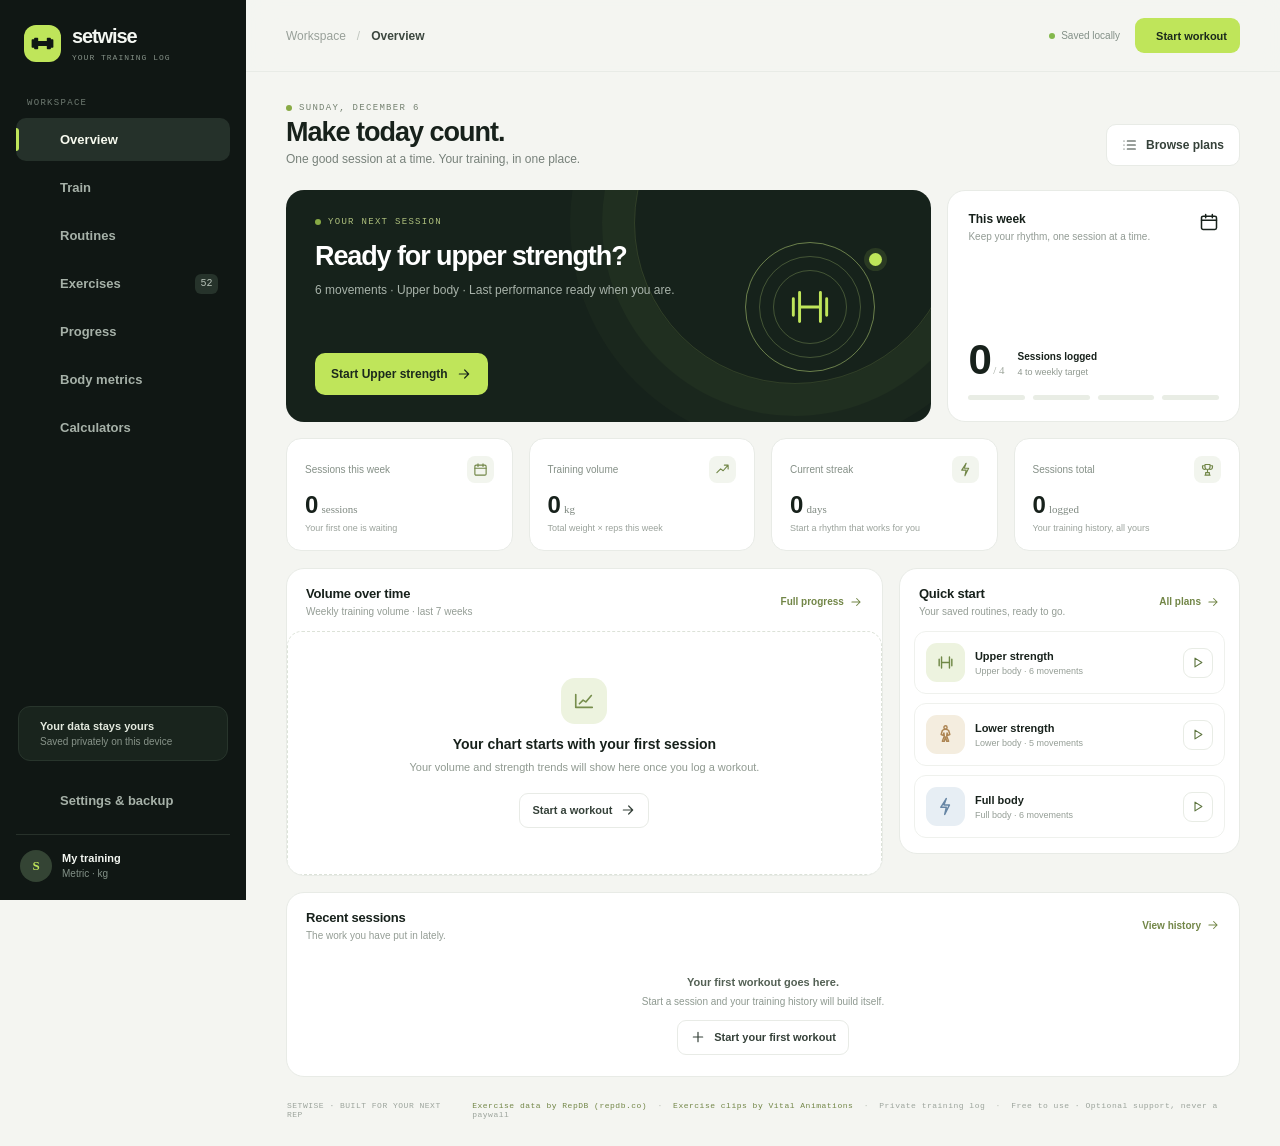
==== index.html @ 3e72337c "Publish Setwise workout tracker and installable web app" ====
<!doctype html>
<html lang="en">
<head>
  <meta charset="utf-8">
  <meta name="viewport" content="width=device-width, initial-scale=1, viewport-fit=cover">
  <meta name="theme-color" content="#101714">
  <meta name="description" content="A private, no-subscription strength training log. Plan sessions, track your lifts, and see your progress.">
  <title>Setwise — your training log</title>
  <link rel="icon" href="./icon.svg" type="image/svg+xml">
  <link rel="manifest" href="./manifest.webmanifest">
  <link rel="stylesheet" href="./styles.css">
</head>
<body>
  <div class="app-shell">
    <aside class="sidebar" aria-label="Main navigation">
      <a class="brand" href="#overview" aria-label="Setwise home">
        <span class="brand-mark"><svg viewBox="0 0 32 32" aria-hidden="true"><path d="M7 10h3v12H7zM22 10h3v12h-3zM10 14h12v4H10zM4 12h3v8H4zM25 12h3v8h-3z" fill="currentColor"/></svg></span>
        <span class="brand-copy"><strong>setwise</strong><small>YOUR TRAINING LOG</small></span>
      </a>
      <div class="sidebar-label">WORKSPACE</div>
      <nav class="primary-nav">
        <button class="nav-link active" data-view="overview"><span class="nav-icon" data-icon="overview"></span><span>Overview</span></button>
        <button class="nav-link" data-view="train"><span class="nav-icon" data-icon="train"></span><span>Train</span><span class="nav-pulse" id="active-pulse"></span></button>
        <button class="nav-link" data-view="routines"><span class="nav-icon" data-icon="routines"></span><span>Routines</span></button>
        <button class="nav-link" data-view="exercises"><span class="nav-icon" data-icon="exercises"></span><span>Exercises</span><span class="nav-count" id="exercise-count">0</span></button>
        <button class="nav-link" data-view="progress"><span class="nav-icon" data-icon="progress"></span><span>Progress</span></button>
        <button class="nav-link" data-view="body"><span class="nav-icon" data-icon="body"></span><span>Body metrics</span></button>
        <button class="nav-link" data-view="tools"><span class="nav-icon" data-icon="tools"></span><span>Calculators</span></button>
      </nav>
      <div class="sidebar-bottom">
        <div class="privacy-card"><span class="privacy-icon" data-icon="shield"></span><div><strong>Your data stays yours</strong><small>Saved privately on this device</small></div></div>
        <button class="nav-link settings-link" data-view="settings"><span class="nav-icon" data-icon="settings"></span><span>Settings & backup</span></button>
        <div class="profile-row"><div class="avatar">S</div><div class="profile-copy"><strong>My training</strong><small id="profile-units">Metric · kg</small></div><button class="icon-button profile-settings" data-view="settings" aria-label="Settings" title="Settings"><span data-icon="more"></span></button></div>
      </div>
    </aside>

    <main class="main-area">
      <header class="topbar">
        <div class="mobile-brand"><span class="brand-mark"><svg viewBox="0 0 32 32" aria-hidden="true"><path d="M7 10h3v12H7zM22 10h3v12h-3zM10 14h12v4H10zM4 12h3v8H4zM25 12h3v8h-3z" fill="currentColor"/></svg></span><strong>setwise</strong></div>
        <div class="breadcrumbs"><span class="crumb-root">Workspace</span><span class="crumb-slash">/</span><strong id="page-heading">Overview</strong></div>
        <div class="top-actions"><span class="save-indicator"><i></i> Saved locally</span><button class="top-action-icon" data-view="settings" aria-label="Settings" title="Settings"><span data-icon="settings"></span></button><button class="button button-primary button-small" data-action="start-empty"><span data-icon="plus"></span> Start workout</button></div>
      </header>
      <div class="content-wrap"><div id="app-content" aria-live="polite"></div><footer class="footer"><span>SETWISE · BUILT FOR YOUR NEXT REP</span><span><a href="https://repdb.co" target="_blank" rel="noopener noreferrer">Exercise data by RepDB (repdb.co)</a> <b>·</b> <a href="https://vitalanimations.com/free-pack" target="_blank" rel="noopener noreferrer">Exercise clips by Vital Animations</a> <b>·</b> Private training log <b>·</b> Free to use · Optional support, never a paywall</span></footer></div>
    </main>
  </div>
  <div id="mobile-dock" class="mobile-dock" aria-label="Mobile navigation"></div>
  <div id="modal-root"></div>
  <div id="toast-root" class="toast-root" aria-live="polite"></div>
  <script src="./bundled-guides.js" defer></script>
  <script src="./exercise-guide.js" defer></script>
  <script src="./app.js" defer></script>
</body>
</html>
---- styles.css ----
:root{--ink:#17211b;--muted:#77817a;--quiet:#9aa29c;--line:#e8ebe6;--paper:#f4f5f1;--white:#fff;--green:#bfe55a;--green-dark:#425c31;--green-soft:#f0f6df;--nav:#101714;--nav-muted:#a6b1a8;--orange:#f1a65b;--red:#d8665a;--blue:#7798cf;--shadow:0 14px 40px rgba(25,37,28,.08);--radius:18px;font-family:'DM Sans',sans-serif;color:var(--ink);background:var(--paper)}
*{box-sizing:border-box}body{margin:0;min-width:320px;min-height:100vh;background:var(--paper);font-size:14px}button,input,select,textarea{font:inherit}button{cursor:pointer}button:focus-visible,input:focus-visible,select:focus-visible,textarea:focus-visible{outline:3px solid rgba(108,144,47,.32);outline-offset:2px}svg{display:block;width:20px;height:20px;fill:none;stroke:currentColor;stroke-width:1.8;stroke-linecap:round;stroke-linejoin:round}.app-shell{min-height:100vh}.sidebar{position:fixed;z-index:15;inset:0 auto 0 0;width:246px;padding:25px 16px 16px;background:var(--nav);color:#f4f7f2;display:flex;flex-direction:column}.brand{display:flex;align-items:center;gap:11px;margin:0 0 36px 8px;color:inherit;text-decoration:none}.brand-mark{display:grid;place-items:center;width:37px;height:37px;border-radius:12px;background:var(--green);color:var(--nav)}.brand-mark svg{width:27px;height:27px}.brand-copy{display:flex;flex-direction:column;line-height:1}.brand-copy strong,.mobile-brand strong{font:800 20px Manrope,sans-serif;letter-spacing:-1.1px}.brand-copy small{color:#849087;font:500 8px 'DM Mono',monospace;letter-spacing:1px;margin-top:5px}.sidebar-label{padding:0 11px;margin:0 0 10px;color:#6f7b72;font:500 9px 'DM Mono',monospace;letter-spacing:1.3px}.primary-nav{display:grid;gap:5px}.nav-link{position:relative;display:flex;align-items:center;gap:12px;width:100%;height:43px;padding:0 12px;border:0;border-radius:10px;background:transparent;color:var(--nav-muted);text-align:left;font-weight:600;font-size:13px;transition:background .18s,color .18s}.nav-link:hover{background:#1c2720;color:#fff}.nav-link.active{background:#25312a;color:#f7faef}.nav-link.active:before{content:"";position:absolute;left:0;top:10px;bottom:10px;width:3px;border-radius:0 4px 4px 0;background:var(--green)}.nav-icon,.top-action-icon span,.icon-button span{display:inline-grid;place-items:center;width:20px;height:20px}.nav-icon svg{width:18px;height:18px}.nav-count{display:grid;place-items:center;margin-left:auto;width:23px;height:20px;border-radius:6px;background:#26332b;color:#b8c3b9;font:500 10px 'DM Mono',monospace}.nav-pulse{width:7px;height:7px;margin-left:auto;border-radius:50%;background:var(--green);box-shadow:0 0 0 4px rgba(191,229,90,.12);display:none}.nav-pulse.on{display:block}.sidebar-bottom{margin-top:auto}.privacy-card{display:flex;gap:10px;align-items:flex-start;margin:0 2px 18px;padding:13px 11px;background:#19241d;border:1px solid #28352c;border-radius:12px}.privacy-icon{color:var(--green);padding-top:1px}.privacy-icon svg{width:17px;height:17px}.privacy-card strong,.privacy-card small{display:block}.privacy-card strong{font-size:11px;color:#e4eadf}.privacy-card small{font-size:10px;color:#879389;margin-top:4px}.settings-link{margin-bottom:12px}.profile-row{display:flex;align-items:center;gap:10px;padding:14px 4px 2px;border-top:1px solid #27312a}.avatar{display:grid;place-items:center;width:32px;height:32px;border-radius:50%;background:#344434;color:var(--green);font:700 13px Manrope}.profile-copy{flex:1;min-width:0}.profile-copy strong,.profile-copy small{display:block;white-space:nowrap;overflow:hidden;text-overflow:ellipsis}.profile-copy strong{font-size:11px}.profile-copy small{margin-top:4px;color:#829087;font-size:10px}.icon-button,.top-action-icon{display:grid;place-items:center;width:33px;height:33px;border:0;border-radius:9px;background:transparent;color:#89968c}.icon-button:hover,.top-action-icon:hover{background:#26322b;color:#fff}.icon-button svg{width:17px;height:17px}.main-area{min-height:100vh;margin-left:246px}.topbar{height:72px;position:sticky;z-index:10;top:0;display:flex;align-items:center;padding:0 40px;border-bottom:1px solid var(--line);background:rgba(244,245,241,.92);backdrop-filter:blur(14px)}.breadcrumbs{display:flex;align-items:center;gap:11px;font-size:12px}.crumb-root{color:#98a099}.crumb-slash{color:#c0c6bf}.breadcrumbs strong{font-size:12px;font-weight:700;color:#3c473f}.top-actions{display:flex;align-items:center;gap:15px;margin-left:auto}.save-indicator{display:flex;align-items:center;gap:6px;color:#839087;font-size:10px}.save-indicator i{width:6px;height:6px;border-radius:50%;background:#83b84c}.top-action-icon{display:none;color:#626f65}.button{display:inline-flex;align-items:center;justify-content:center;gap:8px;min-height:42px;padding:0 15px;border:1px solid transparent;border-radius:10px;font-weight:700;font-size:12px;transition:transform .14s,background .18s,border .18s}.button:hover{transform:translateY(-1px)}.button svg{width:16px;height:16px}.button-primary{background:var(--green);color:#1b291c}.button-primary:hover{background:#cef174}.button-small{min-height:35px;padding:0 12px;font-size:11px;border-radius:9px}.button-secondary{background:#fff;border-color:var(--line);color:#354139}.button-secondary:hover{border-color:#c6d2bf;background:#fbfcf8}.button-dark{background:#26342a;color:#f4f7f1}.button-dark:hover{background:#314332}.button-quiet{background:transparent;color:#68766b}.button-danger{background:#fff6f3;color:#a5473e;border-color:#f1d8d4}.content-wrap{max-width:1500px;margin:0 auto;padding:31px 40px 20px}.page-intro{display:flex;align-items:flex-end;justify-content:space-between;gap:20px;margin-bottom:24px}.page-intro h1{margin:4px 0 4px;font:700 27px Manrope,sans-serif;letter-spacing:-1px}.page-intro p{margin:0;color:var(--muted);font-size:12px}.eyebrow{display:flex;align-items:center;gap:7px;color:#758271;font:500 9px 'DM Mono',monospace;letter-spacing:1.3px;text-transform:uppercase}.eyebrow .dot{width:6px;height:6px;background:#88aa45;border-radius:50%}.intro-actions{display:flex;gap:8px}.grid{display:grid;gap:16px}.overview-hero{display:grid;grid-template-columns:minmax(0,1.5fr) minmax(250px,.68fr);gap:16px;margin-bottom:16px}.hero-card{position:relative;display:flex;min-height:232px;overflow:hidden;padding:27px 29px;border-radius:var(--radius);background:#16221b;color:#fff}.hero-card:after{content:"";position:absolute;right:-25px;top:-128px;width:320px;height:320px;border:1px solid rgba(198,234,116,.15);border-radius:50%;box-shadow:0 0 0 32px rgba(198,234,116,.035),0 0 0 64px rgba(198,234,116,.025)}.hero-content{position:relative;z-index:1;max-width:440px;display:flex;flex-direction:column;align-items:flex-start}.hero-card .eyebrow{color:#aec07d}.hero-card h2{max-width:390px;margin:14px 0 9px;font:700 27px/1.14 Manrope,sans-serif;letter-spacing:-1.1px}.hero-card p{max-width:385px;margin:0 0 20px;color:#a8b3aa;font-size:12px;line-height:1.65}.hero-card .button{margin-top:auto}.hero-orbit{position:absolute;right:56px;top:52px;width:130px;height:130px;border:1px solid rgba(213,245,138,.44);border-radius:50%;display:grid;place-items:center;color:var(--green)}.hero-orbit:before,.hero-orbit:after{content:"";position:absolute;border:1px solid rgba(213,245,138,.24);border-radius:50%}.hero-orbit:before{inset:13px}.hero-orbit:after{inset:27px}.hero-orbit svg{position:relative;z-index:1;width:50px;height:50px;stroke-width:1.4}.hero-orbit span{position:absolute;right:-8px;top:10px;width:13px;height:13px;border-radius:50%;background:var(--green);box-shadow:0 0 0 5px rgba(191,229,90,.12)}.week-card{display:flex;flex-direction:column;justify-content:space-between;padding:21px 20px;border:1px solid var(--line);border-radius:var(--radius);background:#fff}.week-card-top{display:flex;align-items:flex-start;justify-content:space-between}.week-card h3{margin:0;font-size:12px}.week-card p{margin:5px 0 0;color:#929b94;font-size:10px}.week-stats{display:flex;gap:13px;align-items:flex-end}.week-big{font:700 42px/1 Manrope,sans-serif;letter-spacing:-2.5px}.week-big small{font:500 11px 'DM Sans';letter-spacing:0;color:#a1a99f;margin-left:4px}.week-target{display:grid;gap:5px;padding-bottom:4px}.week-target strong{font-size:10px}.week-target span{color:#909990;font-size:9px}.week-mark{display:flex;gap:8px;margin-top:14px}.week-mark i{height:5px;flex:1;border-radius:6px;background:#e9ede5}.week-mark i.done{background:#8fb546}.week-mark i.today{box-shadow:0 0 0 2px #d8e9b5}.metric-grid{grid-template-columns:repeat(4,minmax(0,1fr));margin-bottom:17px}.metric-card{position:relative;min-height:105px;padding:17px 18px;border:1px solid var(--line);border-radius:15px;background:#fff}.metric-card .metric-label{display:flex;align-items:center;justify-content:space-between;color:#859087;font-size:10px}.metric-card .metric-icon{display:grid;place-items:center;width:27px;height:27px;border-radius:8px;background:#f2f5ee;color:#718647}.metric-card .metric-icon svg{width:15px;height:15px}.metric-value{margin-top:10px;font:700 24px/1 Manrope,sans-serif;letter-spacing:-.8px}.metric-value small{color:#7f8981;font:500 11px 'DM Sans';letter-spacing:0;margin-left:4px}.metric-sub{margin-top:6px;color:#9aa29b;font-size:9px}.dashboard-grid{grid-template-columns:minmax(0,1.4fr) minmax(260px,.8fr);align-items:start}.panel{border:1px solid var(--line);border-radius:var(--radius);background:#fff;overflow:hidden}.panel-head{display:flex;align-items:center;justify-content:space-between;padding:17px 19px 14px}.panel-title{margin:0;font:700 13px Manrope,sans-serif;letter-spacing:-.2px}.panel-subtitle{margin:5px 0 0;color:#949d95;font-size:10px}.text-action{display:inline-flex;align-items:center;gap:5px;padding:4px 0;border:0;background:transparent;color:#728647;font-size:10px;font-weight:700}.text-action svg{width:14px;height:14px}.chart-holder{padding:3px 16px 12px}.chart-svg{width:100%;height:184px;overflow:visible}.chart-svg text{font:9px 'DM Mono',monospace;fill:#9aa29a}.chart-gridline{stroke:#edf0eb;stroke-width:1}.chart-area{fill:url(#chartFill)}.chart-line{fill:none;stroke:#819e48;stroke-width:2.3;stroke-linecap:round;stroke-linejoin:round}.chart-point{fill:#fff;stroke:#819e48;stroke-width:2}.chart-tooltip{fill:#29352a}.chart-legend{display:flex;justify-content:space-between;align-items:center;margin:0 18px 16px;color:#9aa29a;font-size:9px}.legend-label{display:flex;align-items:center;gap:6px}.legend-dot{width:7px;height:7px;border-radius:50%;background:#8aa451}.routine-list{display:grid;gap:9px;padding:0 14px 15px}.routine-quick{display:flex;align-items:center;gap:10px;padding:11px;border:1px solid #eff1ed;border-radius:12px;transition:border .15s,background .15s}.routine-quick:hover{border-color:#d8e3ca;background:#fbfcf8}.routine-visual{display:grid;place-items:center;flex:none;width:39px;height:39px;border-radius:11px;background:#edf3df;color:#6f8846}.routine-visual svg{width:19px;height:19px}.routine-quick:nth-child(3n+2) .routine-visual{background:#f4eddf;color:#ad8553}.routine-quick:nth-child(3n) .routine-visual{background:#e7eef4;color:#6685a4}.routine-info{min-width:0;flex:1}.routine-info strong{display:block;overflow:hidden;text-overflow:ellipsis;white-space:nowrap;font-size:11px}.routine-info small{display:block;margin-top:4px;color:#959e96;font-size:9px}.routine-start{display:grid;place-items:center;width:30px;height:30px;border:1px solid #e8ece5;border-radius:9px;background:#fff;color:#5f7641}.routine-start svg{width:15px;height:15px}.empty-routine{padding:21px 15px;text-align:center;color:#8e9990}.empty-routine strong{display:block;font-size:11px;color:#536054}.empty-routine p{margin:6px 0 11px;font-size:10px;line-height:1.5}.recent-panel{margin-top:16px}.session-list{padding:0 17px 8px}.session-row{display:grid;grid-template-columns:38px minmax(0,1fr) auto auto;align-items:center;gap:12px;padding:11px 0;border-top:1px solid #f0f2ee}.session-row:first-child{border-top:0}.session-date{display:grid;place-items:center;width:36px;height:38px;border-radius:9px;background:#f2f5ee;color:#597443;font:500 9px 'DM Mono',monospace;text-align:center;line-height:1.2}.session-main{min-width:0}.session-main strong{display:block;overflow:hidden;text-overflow:ellipsis;white-space:nowrap;font-size:11px}.session-main small{display:block;margin-top:4px;color:#9aa29a;font-size:9px}.session-stat{text-align:right;font:500 10px 'DM Mono',monospace;color:#556357}.session-stat small{display:block;margin-top:4px;color:#a0a8a1;font:400 8px 'DM Sans'}.session-chevron{color:#b4bcb5}.session-chevron svg{width:15px;height:15px}.footer{display:flex;justify-content:space-between;gap:15px;padding:24px 1px 7px;color:#9ca49c;font:400 8px 'DM Mono',monospace;letter-spacing:.5px}.footer b{margin:0 5px;color:#c1c8be}

/* Routine, exercise, history and metrics */
.section-toolbar{display:flex;align-items:center;gap:9px;flex-wrap:wrap;margin-bottom:16px}.search-box{position:relative;display:flex;align-items:center;flex:1;min-width:210px;max-width:410px}.search-box svg{position:absolute;left:12px;width:16px;height:16px;color:#909990}.search-box input{width:100%;height:39px;padding:0 12px 0 38px;border:1px solid var(--line);border-radius:10px;background:#fff;color:var(--ink);font-size:11px}.filter-select,.field input,.field select,.field textarea,.inline-select{height:39px;padding:0 11px;border:1px solid var(--line);border-radius:9px;background:#fff;color:#354139;font-size:11px}.filter-select{min-width:125px}.toolbar-spacer{flex:1}.card-grid{display:grid;grid-template-columns:repeat(3,minmax(0,1fr));gap:13px}.routine-card{position:relative;display:flex;flex-direction:column;min-height:222px;padding:17px;border:1px solid var(--line);border-radius:15px;background:#fff;transition:transform .15s,box-shadow .15s}.routine-card:hover{transform:translateY(-2px);box-shadow:var(--shadow)}.routine-card-top{display:flex;align-items:flex-start;justify-content:space-between}.routine-card .routine-visual{width:42px;height:42px}.routine-menu{display:flex;gap:4px}.small-icon-button{display:grid;place-items:center;width:29px;height:29px;border:0;border-radius:8px;background:transparent;color:#99a199}.small-icon-button:hover{background:#f1f4ed;color:#4e6142}.small-icon-button svg{width:15px;height:15px}.routine-card h3{margin:14px 0 5px;font:700 15px Manrope,sans-serif;letter-spacing:-.3px}.routine-meta{color:#939c93;font-size:10px}.routine-card-tags{display:flex;gap:5px;flex-wrap:wrap;margin-top:12px}.tag{display:inline-flex;align-items:center;min-height:22px;padding:0 8px;border-radius:6px;background:#f1f4ed;color:#65754d;font-size:9px;font-weight:600}.tag.neutral{background:#f2f3f1;color:#737d74}.routine-card-bottom{display:flex;align-items:center;justify-content:space-between;margin-top:auto;padding-top:15px}.routine-card-bottom small{color:#9aa29a;font-size:9px}.exercise-grid{display:grid;grid-template-columns:repeat(3,minmax(0,1fr));gap:10px}.exercise-card{display:flex;align-items:center;gap:11px;padding:13px;border:1px solid var(--line);border-radius:13px;background:#fff}.exercise-symbol{display:grid;place-items:center;flex:none;width:39px;height:39px;border-radius:11px;background:#f1f4ed;color:#758d49}.exercise-symbol svg{width:20px;height:20px}.exercise-card-main{min-width:0;flex:1}.exercise-card-main strong{display:block;overflow:hidden;text-overflow:ellipsis;white-space:nowrap;font-size:11px}.exercise-card-main small{display:block;overflow:hidden;text-overflow:ellipsis;white-space:nowrap;margin-top:4px;color:#939c94;font-size:9px}.exercise-card .small-icon-button{flex:none}.muscle-chip{color:#718449;background:#f0f5e5}.history-row{display:grid;grid-template-columns:42px minmax(0,1fr) auto auto;align-items:center;gap:13px;padding:14px 18px;border-top:1px solid #eff1ed}.history-row:first-child{border-top:0}.date-block{display:grid;place-items:center;width:40px;height:43px;border-radius:10px;background:#f2f5ee;color:#5d7542;text-align:center;font:500 9px 'DM Mono',monospace;line-height:1.25}.history-copy{min-width:0}.history-copy strong{display:block;font-size:12px}.history-copy small{display:block;margin-top:5px;color:#959e96;font-size:9px}.history-numbers{display:flex;gap:20px}.history-numbers div{text-align:right;color:#4b584e;font:500 11px 'DM Mono',monospace}.history-numbers small{display:block;margin-top:4px;color:#9da59e;font:400 8px 'DM Sans'}.status-pill{padding:5px 8px;border-radius:6px;background:#edf4e0;color:#617d3e;font-size:9px;font-weight:700}.empty-state{padding:46px 20px;text-align:center;border:1px dashed #dce2d8;border-radius:15px;background:rgba(255,255,255,.6)}.empty-state-icon{display:grid;place-items:center;margin:0 auto 12px;width:46px;height:46px;border-radius:14px;background:#edf3df;color:#778e4d}.empty-state-icon svg{width:22px;height:22px}.empty-state h3{margin:0;font:700 14px Manrope,sans-serif}.empty-state p{max-width:360px;margin:7px auto 16px;color:#909a91;font-size:11px;line-height:1.6}.metric-wide{grid-column:span 2}.metric-side{grid-column:span 1}.chart-controls{display:flex;align-items:center;gap:8px}.body-chart{padding:5px 17px 16px}.body-entry-form{display:grid;grid-template-columns:repeat(5,minmax(0,1fr)) auto;gap:8px;align-items:end;padding:16px;border-bottom:1px solid #eff1ed}.field{display:grid;gap:6px;min-width:0}.field label{color:#79847a;font-size:9px;font-weight:700}.field input,.field select,.field textarea{width:100%}.field input::placeholder,.field textarea::placeholder{color:#b2bab3}.field textarea{height:auto;min-height:82px;padding:10px;resize:vertical}.measurement-history{padding:0 17px}.measurement-history .history-row{padding:11px 0}.data-empty{padding:18px;color:#9ba39c;text-align:center;font-size:10px}.tool-grid{display:grid;grid-template-columns:repeat(2,minmax(0,1fr));gap:15px}.tool-card{padding:19px;border:1px solid var(--line);border-radius:16px;background:#fff}.tool-card-head{display:flex;gap:11px;align-items:center;margin-bottom:17px}.tool-card-head .routine-visual{width:39px;height:39px}.tool-card-head h3{margin:0;font:700 13px Manrope,sans-serif}.tool-card-head p{margin:4px 0 0;color:#939c93;font-size:9px}.tool-form{display:grid;grid-template-columns:repeat(2,minmax(0,1fr));gap:10px}.tool-result{margin-top:14px;padding:14px;border-radius:12px;background:#f1f5e9}.tool-result strong{display:block;font:700 27px Manrope,sans-serif;letter-spacing:-1px;color:#33472a}.tool-result small{display:block;margin-top:4px;color:#77866f;font-size:9px}.plate-result{display:flex;gap:4px;align-items:center;flex-wrap:wrap;margin-top:13px}.plate{display:grid;place-items:center;min-width:28px;height:36px;padding:0 5px;border-radius:5px;background:#718e4b;color:#fff;font:500 9px 'DM Mono',monospace}.plate:nth-child(2n){background:#99a96b}.bar-badge{padding:8px 10px;border:1px dashed #b7c1af;border-radius:6px;color:#74806f;font:500 9px 'DM Mono',monospace}.disclaimer{margin:15px 0 0;padding:11px 13px;border-radius:10px;background:#f9f6ed;color:#918262;font-size:9px;line-height:1.5}.settings-grid{display:grid;grid-template-columns:minmax(0,1.2fr) minmax(270px,.8fr);gap:15px}.settings-panel{padding:18px 19px}.settings-row{display:flex;align-items:center;justify-content:space-between;gap:18px;padding:14px 0;border-top:1px solid #eff1ed}.settings-row:first-of-type{margin-top:9px}.settings-row strong{display:block;font-size:11px}.settings-row small{display:block;margin-top:4px;color:#939c93;font-size:9px;line-height:1.5}.backup-actions{display:flex;flex-wrap:wrap;gap:8px;margin-top:14px}.privacy-note{padding:17px;border:1px solid #dfe8d1;border-radius:14px;background:#f3f7e9}.privacy-note h3{display:flex;align-items:center;gap:8px;margin:0 0 8px;font:700 12px Manrope,sans-serif}.privacy-note h3 svg{width:16px;height:16px;color:#6c8a3d}.privacy-note p{margin:0;color:#78836e;font-size:10px;line-height:1.65}.privacy-note .tag{margin-top:13px}.settings-danger{margin-top:15px}.unit-toggle{display:flex;padding:3px;border-radius:8px;background:#f0f2ed}.unit-toggle button{height:26px;padding:0 9px;border:0;border-radius:6px;background:transparent;color:#879087;font-size:9px;font-weight:700}.unit-toggle button.selected{background:#fff;color:#354139;box-shadow:0 1px 4px #dce0d8}.trainer-layout{display:grid;grid-template-columns:minmax(0,1fr) 260px;gap:15px;align-items:start}.active-banner{display:flex;align-items:center;justify-content:space-between;gap:16px;margin-bottom:15px;padding:15px 17px;border-radius:14px;background:#19261d;color:#fff}.active-banner-left{display:flex;align-items:center;gap:12px}.live-indicator{width:9px;height:9px;border-radius:50%;background:var(--green);box-shadow:0 0 0 5px rgba(191,229,90,.13)}.active-banner h2{margin:0;font:700 15px Manrope,sans-serif}.active-banner small{display:block;margin-top:5px;color:#9eada1;font-size:9px}.workout-clock{color:#d2ed9f;font:500 13px 'DM Mono',monospace}.trainer-exercise{margin-bottom:11px}.trainer-exercise-head{display:flex;align-items:center;gap:12px;padding:14px 16px;border-bottom:1px solid #eff1ed}.trainer-exercise-head .exercise-symbol{width:35px;height:35px}.trainer-exercise-head .exercise-card-main{flex:1}.trainer-exercise-head strong{font-size:12px}.trainer-exercise-head small{color:#929c93;font-size:9px}.set-table{width:100%;border-collapse:collapse}.set-table th{padding:9px 8px;color:#9aa39a;font:500 8px 'DM Mono',monospace;text-align:center;text-transform:uppercase}.set-table td{padding:6px 7px;text-align:center}.set-table tr+tr td{border-top:1px solid #f4f5f2}.set-number{width:34px;color:#9aa39a;font:500 9px 'DM Mono',monospace}.set-input{width:72px;height:31px;padding:0 8px;border:1px solid #e8ece5;border-radius:7px;background:#fbfcfa;text-align:center;color:#455247;font:500 10px 'DM Mono',monospace}.set-input:focus{background:#fff}.set-done{width:27px;height:27px;border:1px solid #dfe5db;border-radius:8px;background:#fff;color:transparent}.set-done svg{width:13px;height:13px}.set-done.done{border-color:#91ad60;background:#eaf2dc;color:#57723c}.set-footer{display:flex;justify-content:space-between;align-items:center;padding:7px 14px 11px}.set-footer small{color:#a0a8a1;font-size:9px}.trainer-actions{display:flex;gap:7px}.trainer-actions button{height:28px;padding:0 9px;border:1px solid #e9ede7;border-radius:7px;background:#fff;color:#738172;font-size:9px}.trainer-actions button:hover{background:#f5f8ef}.exercise-picker{padding:15px}.exercise-picker .search-box{max-width:none;margin-bottom:10px}.picker-list{max-height:310px;overflow:auto;display:grid;gap:5px}.picker-item{display:flex;align-items:center;gap:10px;width:100%;padding:9px;border:1px solid transparent;border-radius:9px;background:#fff;text-align:left}.picker-item:hover{border-color:#e4e9df;background:#f9fbf6}.picker-item .exercise-symbol{width:32px;height:32px}.picker-item strong{display:block;font-size:10px}.picker-item small{display:block;margin-top:3px;color:#939c93;font-size:8px}.trainer-side-card{padding:17px}.trainer-side-card h3{margin:0;font:700 12px Manrope,sans-serif}.trainer-side-card .panel-subtitle{margin-bottom:14px}.rest-clock{display:grid;place-items:center;margin:10px auto 13px;width:116px;height:116px;border:6px solid #edf2e5;border-radius:50%;color:#526c36;font:700 25px Manrope,sans-serif;letter-spacing:-1px}.rest-clock.active{border-color:#c4dc95}.rest-controls{display:flex;justify-content:center;gap:6px}.rest-controls button{min-width:42px;height:31px;border:1px solid #e8ece5;border-radius:8px;background:#fff;color:#68756a;font-size:9px}.workout-note{width:100%;min-height:80px;padding:10px;border:1px solid var(--line);border-radius:9px;resize:vertical;font-size:10px}.training-summary{display:grid;grid-template-columns:repeat(3,1fr);gap:7px;margin:13px 0}.summary-mini{padding:10px 8px;border-radius:9px;background:#f4f6f1;text-align:center}.summary-mini strong{display:block;font:700 14px Manrope,sans-serif}.summary-mini small{display:block;margin-top:4px;color:#8c968c;font-size:8px}.rest-note{margin:12px 0 0;color:#99a199;font-size:9px;line-height:1.5}.modal-backdrop{position:fixed;z-index:40;inset:0;display:grid;place-items:center;padding:18px;background:rgba(11,17,13,.52);backdrop-filter:blur(4px)}.modal{width:min(560px,100%);max-height:90vh;overflow:auto;border-radius:17px;background:#fff;box-shadow:0 25px 80px rgba(0,0,0,.25)}.modal.modal-wide{width:min(720px,100%)}.modal-head{position:sticky;top:0;z-index:1;display:flex;justify-content:space-between;align-items:center;padding:17px 20px;border-bottom:1px solid var(--line);background:#fff}.modal-head h2{margin:0;font:700 15px Manrope,sans-serif}.modal-close{display:grid;place-items:center;width:30px;height:30px;border:0;border-radius:8px;background:#f3f5f1;color:#69756b}.modal-close svg{width:15px;height:15px}.modal-body{padding:18px 20px}.modal-footer{display:flex;justify-content:flex-end;gap:8px;padding:13px 20px;border-top:1px solid #eef0ed;background:#fbfcfa}.form-grid{display:grid;grid-template-columns:repeat(2,minmax(0,1fr));gap:11px}.form-grid .full{grid-column:1/-1}.routine-edit-list{display:grid;gap:7px;margin:14px 0}.routine-edit-row{display:grid;grid-template-columns:minmax(0,1fr) 74px 78px 30px;gap:7px;align-items:center}.routine-edit-row select,.routine-edit-row input{width:100%;height:34px;padding:0 8px;border:1px solid var(--line);border-radius:8px;background:#fff;font-size:9px}.routine-edit-row .small-icon-button{justify-self:center}.modal-hint{margin:5px 0 0;color:#98a198;font-size:9px;line-height:1.5}.modal .field{margin-bottom:2px}.toast-root{position:fixed;z-index:60;right:22px;bottom:22px;display:grid;gap:8px}.toast{display:flex;align-items:center;gap:9px;min-width:210px;max-width:340px;padding:12px 14px;border:1px solid #dae6c7;border-radius:11px;background:#f8fcef;color:#4b6039;box-shadow:var(--shadow);font-size:11px;font-weight:600;animation:toast-in .2s ease-out}.toast svg{width:16px;height:16px}.toast.error{border-color:#f0d6d2;background:#fff7f4;color:#9b4c41}@keyframes toast-in{from{opacity:0;transform:translateY(7px)}to{opacity:1;transform:translateY(0)}}.mobile-brand,.mobile-dock{display:none}.subtle{color:#9ba49d}.mono{font-family:'DM Mono',monospace}.accent{color:#6b8642}.chart-select{height:30px;padding:0 8px;border:1px solid var(--line);border-radius:7px;background:#fff;color:#59655a;font-size:9px}.pr-list{display:grid;gap:9px;padding:0 17px 17px}.pr-item{display:flex;align-items:center;gap:9px}.pr-medal{display:grid;place-items:center;width:27px;height:27px;border-radius:8px;background:#f5f1e6;color:#ad8a49}.pr-medal svg{width:14px;height:14px}.pr-copy{flex:1;min-width:0}.pr-copy strong{display:block;overflow:hidden;text-overflow:ellipsis;white-space:nowrap;font-size:10px}.pr-copy small{display:block;margin-top:3px;color:#9ba39c;font-size:8px}.pr-value{text-align:right;font:500 10px 'DM Mono',monospace}.pr-value small{display:block;margin-top:3px;color:#9ba39c;font:400 8px 'DM Sans'}

@media(max-width:1180px){.sidebar{width:218px}.main-area{margin-left:218px}.topbar{padding:0 28px}.content-wrap{padding:26px 28px 18px}.hero-orbit{right:28px;width:112px;height:112px}.hero-card h2{font-size:24px}.card-grid,.exercise-grid{grid-template-columns:repeat(2,minmax(0,1fr))}.metric-grid{grid-template-columns:repeat(2,minmax(0,1fr))}.body-entry-form{grid-template-columns:repeat(3,minmax(0,1fr))}.body-entry-form .button{align-self:end}.trainer-layout{grid-template-columns:minmax(0,1fr) 230px}}
@media(max-width:900px){.sidebar{width:72px;padding:20px 10px}.brand{justify-content:center;margin:0 0 30px}.brand-copy,.sidebar-label,.nav-link>span:not(.nav-icon):not(.nav-pulse):not(.nav-count),.privacy-card,.profile-copy,.profile-settings,.settings-link .nav-pulse{display:none}.primary-nav{gap:8px}.nav-link{justify-content:center;padding:0;height:43px}.nav-link.active:before{left:-10px}.nav-icon{width:22px;height:22px}.nav-count{position:absolute;right:2px;top:2px;width:15px;height:15px;font-size:8px}.nav-pulse{position:absolute;right:5px;top:3px;width:6px;height:6px}.sidebar-bottom{display:flex;flex-direction:column;align-items:center}.settings-link{display:flex;margin:0 0 12px}.settings-link .nav-icon{display:inline-grid}.profile-row{justify-content:center;width:100%;padding-top:13px}.main-area{margin-left:72px}.hero-orbit{opacity:.5;right:20px}.dashboard-grid{grid-template-columns:minmax(0,1.2fr) minmax(220px,.8fr)}.trainer-layout{grid-template-columns:1fr}.trainer-side{display:grid;grid-template-columns:repeat(2,minmax(0,1fr));gap:10px}.trainer-side .trainer-side-card:last-child{grid-column:span 2}}
@media(max-width:680px){body{padding-bottom:70px}.sidebar{display:none}.main-area{margin:0}.topbar{height:59px;padding:0 15px}.breadcrumbs{display:none}.mobile-brand{display:flex;align-items:center;gap:8px}.mobile-brand .brand-mark{width:30px;height:30px;border-radius:9px}.mobile-brand .brand-mark svg{width:22px;height:22px}.mobile-brand strong{font-size:18px}.top-actions{gap:7px}.save-indicator{display:none}.top-action-icon{display:grid}.top-actions .button{min-height:33px;padding:0 10px;font-size:10px}.content-wrap{padding:21px 14px 15px}.page-intro{align-items:flex-start;margin-bottom:17px}.page-intro h1{font-size:23px}.page-intro p{max-width:290px;font-size:10px;line-height:1.5}.page-intro .button{min-height:36px;padding:0 10px;font-size:10px}.overview-hero{grid-template-columns:1fr;gap:10px;margin-bottom:10px}.hero-card{min-height:207px;padding:22px 20px}.hero-card h2{max-width:260px;font-size:24px}.hero-card p{max-width:265px;font-size:10px}.hero-orbit{right:13px;top:48px;width:86px;height:86px;opacity:.38}.hero-orbit svg{width:35px;height:35px}.week-card{min-height:124px;padding:15px 17px}.week-big{font-size:35px}.week-mark{margin-top:9px}.metric-grid{gap:8px;margin-bottom:10px}.metric-card{min-height:94px;padding:13px}.metric-card .metric-label{font-size:9px}.metric-card .metric-icon{width:23px;height:23px}.metric-value{font-size:20px}.metric-sub{font-size:8px}.dashboard-grid{grid-template-columns:1fr;gap:10px}.panel-head{padding:15px 15px 12px}.chart-svg{height:158px}.routine-list{padding:0 11px 12px}.routine-quick{padding:9px}.routine-visual{width:35px;height:35px}.recent-panel{margin-top:10px}.session-list{padding:0 13px 7px}.session-row{grid-template-columns:34px minmax(0,1fr) auto;gap:9px}.session-date{width:33px;height:35px}.session-stat{font-size:9px}.session-stat:last-of-type{display:none}.session-chevron{display:none}.footer{padding-top:20px;flex-direction:column;gap:6px;font-size:7px}.mobile-dock{position:fixed;z-index:25;inset:auto 0 0;display:flex;justify-content:space-around;gap:2px;padding:8px 5px max(8px,env(safe-area-inset-bottom));border-top:1px solid #e6e9e4;background:rgba(255,255,255,.96);backdrop-filter:blur(14px)}.dock-link{display:grid;justify-items:center;gap:4px;flex:1;padding:3px 0;border:0;background:transparent;color:#929c93;font-size:8px;font-weight:600}.dock-link svg{width:19px;height:19px}.dock-link.active{color:#526d37}.section-toolbar{gap:7px}.search-box{min-width:100%;max-width:none;order:-1}.filter-select{flex:1;min-width:0;height:35px}.section-toolbar>.button{min-height:35px}.toolbar-spacer{display:none}.card-grid,.exercise-grid{grid-template-columns:1fr}.routine-card{min-height:190px}.history-row{grid-template-columns:36px minmax(0,1fr) auto;gap:9px;padding:12px}.date-block{width:35px;height:38px}.history-numbers{gap:9px}.history-numbers div{font-size:9px}.history-numbers div:nth-child(2){display:none}.status-pill{font-size:8px}.metric-wide,.metric-side{grid-column:span 1}.body-entry-form{grid-template-columns:repeat(2,minmax(0,1fr));padding:12px}.body-entry-form .field:first-child{grid-column:span 2}.body-entry-form .button{width:100%}.tool-grid,.settings-grid{grid-template-columns:1fr}.tool-card{padding:15px}.tool-card .tool-form{grid-template-columns:repeat(2,minmax(0,1fr))}.active-banner{padding:12px}.active-banner h2{font-size:13px}.workout-clock{font-size:11px}.trainer-side{grid-template-columns:1fr}.trainer-side .trainer-side-card:last-child{grid-column:span 1}.set-input{width:58px;height:29px}.set-table th{font-size:7px}.trainer-exercise-head{padding:12px}.set-table td{padding:5px 3px}.set-footer{padding:7px 10px 10px}.toast-root{left:12px;right:12px;bottom:82px}.toast{min-width:0}.modal-backdrop{padding:9px}.modal{max-height:94vh}.modal-body{padding:15px}.modal-head,.modal-footer{padding-left:15px;padding-right:15px}.routine-edit-row{grid-template-columns:minmax(0,1fr) 54px 60px 27px;gap:4px}.routine-edit-row select,.routine-edit-row input{height:32px;padding:0 5px;font-size:8px}}
@media(prefers-reduced-motion:reduce){*,*::before,*::after{animation-duration:.01ms!important;animation-iteration-count:1!important;scroll-behavior:auto!important;transition-duration:.01ms!important}}
.body-entry-form .full{grid-column:1/-1}
.movement-guide{margin:15px 0 12px;padding:14px;border:1px solid #e5eae0;border-radius:14px;background:#fbfcf9}.movement-guide-head{display:flex;align-items:center;justify-content:space-between;gap:10px;margin-bottom:10px}.movement-guide-head>div{display:grid;gap:5px}.movement-guide-head .eyebrow{font-size:8px}.movement-guide-head strong{font:700 12px Manrope,sans-serif}.demo-badge{padding:5px 7px;border:1px solid #e5ebd8;border-radius:6px;background:#f3f7e9;color:#6c8347;font:500 7px 'DM Mono',monospace;letter-spacing:.45px}.movement-scene{overflow:hidden;border-radius:11px;background:#f2f5ef}.demo-disclaimer{margin:5px 0 10px;color:#929c92;font-size:8px;line-height:1.45}.form-steps{display:grid;gap:7px;margin:0;padding:0;list-style:none}.form-steps li{display:flex;align-items:flex-start;gap:8px}.form-steps li>span{display:grid;place-items:center;flex:none;width:17px;height:17px;border-radius:6px;background:#edf3df;color:#607740;font:500 8px 'DM Mono',monospace}.form-steps p{margin:1px 0 0;color:#667168;font-size:9px;line-height:1.45}.trainer-exercise-head .small-icon-button{flex:none}.trainer-exercise-head .exercise-card-main{flex:1}.exercise-card .howto-button{flex:none;min-height:29px;padding:0 8px;white-space:nowrap;font-size:9px}.trainer-exercise-head .howto-button{flex:none;min-height:29px;padding:0 8px;white-space:nowrap;font-size:9px}.exercise-card .howto-button:focus-visible,.trainer-exercise-head .howto-button:focus-visible{outline:2px solid #8eae51;outline-offset:2px}



.trainer-exercise .movement-guide-inline+.set-table{border-top:0}


/* Licensed RepDB movement references replace the homemade stick-figure previews. */
.movement-scene-pair{position:relative;display:flex;align-items:center;justify-content:center;gap:10px;min-height:198px;padding:10px 22px;background:radial-gradient(ellipse at center,#fff 0,#f2f5ef 100%);border:1px solid #e8ede4}
.movement-position{display:grid;grid-template-rows:minmax(0,1fr) auto;justify-items:center;align-items:center;flex:1 1 0;min-width:0;height:178px;margin:0}
.movement-position img{display:block;width:100%;height:155px;object-fit:contain}
.movement-position figcaption{padding-top:5px;color:#728166;font:500 8px 'DM Mono',monospace;letter-spacing:.8px;text-transform:uppercase}
.movement-position-arrow{flex:none;color:#99ad74;font-size:19px;font-weight:500}
.movement-position-single{max-width:220px}
.movement-position-single img{height:165px}
.movement-scene-loading,.movement-scene-empty{display:flex;align-items:center;justify-content:center;gap:9px;min-height:198px;padding:18px;border:1px solid #e8ede4;border-radius:11px;background:linear-gradient(135deg,#f8faf6,#eef3e9);color:#879181;font-size:10px;line-height:1.5;text-align:center}
.movement-scene-empty{color:#77816f}
.visual-loading-dot{width:8px;height:8px;border-radius:50%;background:#a3bf64;box-shadow:0 0 0 5px rgba(163,191,100,.12);animation:visual-pulse 1.4s ease-in-out infinite}
.scene-empty-mark{display:grid;place-items:center;width:26px;height:26px;flex:none;border-radius:8px;background:#e7eedc;color:#6f844b;font-size:14px}
@keyframes visual-pulse{50%{opacity:.45;transform:scale(.85)}}
.movement-guide-inline .movement-scene-pair{min-height:164px;padding:8px 16px}
.movement-guide-inline .movement-position{height:146px}
.movement-guide-inline .movement-position img{height:122px}
.movement-guide-inline .movement-position-single img{height:132px}
.movement-guide-inline .movement-scene-loading,.movement-guide-inline .movement-scene-empty{min-height:164px}
.movement-guide-inline{grid-template-columns:minmax(190px,.95fr) minmax(220px,1.05fr);grid-template-rows:auto auto auto;gap:0 16px}
.movement-guide-inline .movement-guide-head{grid-column:1/-1;grid-row:1}
.movement-guide-inline .movement-scene{grid-column:1;grid-row:2 / span 2;align-self:start}
.movement-guide-inline .demo-disclaimer{grid-column:2;grid-row:2;margin:0 0 10px}
.movement-guide-inline .form-steps{grid-column:2;grid-row:3;align-content:start}
.movement-guide-inline .movement-guide-head strong{font-size:11px}
.movement-guide-inline .form-steps li{gap:7px}
.movement-guide-inline .form-steps p{font-size:9px}
@media(max-width:760px){
  .trainer-exercise .movement-guide-inline{grid-template-columns:1fr;grid-template-rows:auto;gap:0;padding:11px 12px}
  .movement-guide-inline .movement-guide-head,.movement-guide-inline .movement-scene,.movement-guide-inline .demo-disclaimer,.movement-guide-inline .form-steps{grid-column:1;grid-row:auto}
  .movement-guide-inline .movement-scene{margin-bottom:6px}
  .movement-guide-inline .movement-scene-pair{min-height:180px}
  .movement-guide-inline .movement-position{height:158px}
  .movement-guide-inline .movement-position img{height:134px}
  .movement-guide-inline .movement-scene-loading,.movement-guide-inline .movement-scene-empty{min-height:180px}
  .movement-guide-inline .demo-disclaimer{margin:6px 0 9px}
}
@media(max-width:420px){
  .movement-scene-pair{gap:5px;padding:8px}
  .movement-position{height:150px}
  .movement-position img{height:127px}
  .movement-position-arrow{font-size:15px}
}

.footer a{color:#728647;text-decoration:none}.footer a:hover{text-decoration:underline;text-underline-offset:2px}
.movement-scene-video{display:flex;align-items:center;justify-content:center;min-height:198px;background:#18231c}
.movement-scene-video video{display:block;width:184px;height:184px;max-width:100%;object-fit:contain;background:#18231c}
.movement-guide-inline .movement-scene-video{min-height:164px}
.movement-guide-inline .movement-scene-video video{width:150px;height:150px}
@media(max-width:760px){.movement-guide-inline .movement-scene-video{min-height:180px}.movement-guide-inline .movement-scene-video video{width:166px;height:166px}}
.footer a{color:#728647;text-decoration:none}.footer a:hover{text-decoration:underline;text-underline-offset:2px}

/* Blend RepDB start/peak poses into a small repeating movement cue. */
.movement-scene-motion{display:grid;place-items:center;min-height:220px;padding:9px 14px 12px;border:1px solid #e8ede4;background:radial-gradient(ellipse at center,#fff 0,#f2f5ef 100%)}
.movement-motion-stage{position:relative;width:min(100%,230px);height:196px;margin:auto;overflow:hidden}
.motion-frame{position:absolute;inset:0 0 23px;width:100%;height:calc(100% - 23px);object-fit:contain;animation:motion-pose-start 2.4s ease-in-out infinite}
.motion-frame-peak{animation-name:motion-pose-peak}
.motion-state{position:absolute;bottom:2px;left:0;padding:4px 7px;border:1px solid #e7ebdf;border-radius:6px;background:rgba(255,255,255,.88);color:#71835a;font:500 8px 'DM Mono',monospace;letter-spacing:.7px;animation:motion-pose-start 2.4s ease-in-out infinite}
.motion-state-peak{animation-name:motion-pose-peak}
.motion-toggle{position:absolute;right:0;bottom:0;min-width:49px;height:24px;padding:0 8px;border:1px solid #dfe7d3;border-radius:7px;background:rgba(255,255,255,.94);color:#596e3e;font-size:9px;font-weight:600}
.motion-toggle:hover{background:#f5f9ed}
.motion-cycle-track{width:min(100%,230px);height:3px;margin:2px auto 0;overflow:hidden;border-radius:4px;background:#e5ebdc}
.motion-cycle-track span{display:block;width:100%;height:100%;transform:scaleX(0);transform-origin:left;border-radius:inherit;background:#a9c96b;animation:motion-cycle-progress 2.4s ease-in-out infinite}
.movement-scene-motion.is-paused .motion-frame,.movement-scene-motion.is-paused .motion-state,.movement-scene-motion.is-paused .motion-cycle-track span{animation-play-state:paused}
@keyframes motion-pose-start{0%,35%,100%{opacity:1}50%,85%{opacity:0}}
@keyframes motion-pose-peak{0%,35%,100%{opacity:0}50%,85%{opacity:1}}
@keyframes motion-cycle-progress{0%,100%{transform:scaleX(0)}50%{transform:scaleX(1)}}
.movement-guide-inline .movement-scene-motion{min-height:164px;padding:5px 12px 8px}
.movement-guide-inline .movement-motion-stage{width:min(100%,190px);height:142px}
.movement-guide-inline .motion-frame{inset:0 0 22px;height:calc(100% - 22px)}
.movement-guide-inline .motion-cycle-track{width:min(100%,190px)}
@media(max-width:760px){.movement-guide-inline .movement-scene-motion{min-height:180px;padding:7px 12px 10px}.movement-guide-inline .movement-motion-stage{height:155px}.movement-guide-inline .motion-cycle-track{width:min(100%,210px)}}
@media(max-width:420px){.movement-scene-motion{min-height:184px;padding:7px 9px 9px}.movement-motion-stage{height:158px}}
@media(prefers-reduced-motion:reduce){
  .movement-scene-motion:not(.is-paused) .motion-frame,.movement-scene-motion:not(.is-paused) .motion-state,.movement-scene-motion:not(.is-paused) .motion-cycle-track span{animation-duration:2.4s!important;animation-iteration-count:infinite!important}
}
.demo-model-row>div:first-child{flex:1;min-width:0}
.demo-model-toggle{flex:none}
@media(max-width:680px){.demo-model-row{align-items:flex-start;flex-direction:column;gap:9px}.demo-model-toggle{align-self:flex-start}}

.library-source-note{margin:-12px 0 13px;color:#879287;font-size:10px;line-height:1.5}.program-note{margin:16px 0 2px;padding:12px 13px;border-radius:10px;background:#f4f7ee;color:#6c786b;font-size:10px;line-height:1.6}.last-performance{color:#718647!important;font-size:9px!important;margin-top:4px}.set-marker{display:inline-grid;place-items:center;min-width:24px;height:20px;padding:0 4px;border-radius:5px;font:500 8px 'DM Mono',monospace}.set-marker.working{color:#8b968c}.set-marker.warmup{background:#f3f0e5;color:#927845}.trainer-actions button[data-action='add-warmup-set']{color:#927845}

@media(max-width:480px){.set-footer{align-items:flex-start;gap:8px;flex-direction:column}.trainer-actions{flex-wrap:wrap}}

.support-panel{margin-top:15px;padding:15px}.support-action{display:flex;align-items:center;justify-content:space-between;gap:12px;margin-top:12px}.set-table{table-layout:fixed}.set-input{height:38px;max-width:100%;font-size:11px}.set-done{width:34px;height:34px}.set-marker{height:22px}.trainer-actions button{min-height:36px;padding:0 10px;font-size:10px}.trainer-exercise-head{flex-wrap:wrap}.last-performance{line-height:1.45}.exercise-card{min-height:70px}.picker-item{min-height:52px}.button,.small-icon-button,.set-done,.rest-controls button{touch-action:manipulation}
@media(max-width:680px){.set-table th{padding:8px 2px;font-size:7px}.set-table td{padding:5px 2px}.set-table th:first-child,.set-table td:first-child{width:13%}.set-table th:nth-child(2),.set-table td:nth-child(2){width:27%}.set-table th:nth-child(3),.set-table td:nth-child(3){width:20%}.set-table th:nth-child(4),.set-table td:nth-child(4){width:20%}.set-table th:last-child,.set-table td:last-child{width:20%}.set-input{width:100%;min-width:0;padding:0 3px}.set-done{width:32px;height:32px}.trainer-actions{gap:5px}.trainer-actions button{padding:0 7px;font-size:9px}.support-panel{padding:13px}.support-action{align-items:flex-start;flex-direction:column}}

#install-app-button[hidden]{display:none!important}.install-panel{padding:17px}.install-status{margin:12px 0 10px;color:#718647;font-size:11px;line-height:1.5}.install-actions{display:flex;gap:8px;flex-wrap:wrap}.install-footnote{margin:12px 0 0;color:#8b958b;font-size:10px;line-height:1.55}.install-help-lead{margin:0 0 14px;color:#627067;font-size:12px;line-height:1.6}.install-steps{display:grid;gap:13px;padding-left:20px;color:#657168;font-size:11px;line-height:1.6}.install-steps li{padding-left:3px}.install-steps strong,.install-steps span{display:block}.install-steps strong{color:#26342a}.install-steps span{margin-top:3px}.install-steps em{color:#33472a;font-style:normal;font-weight:700}
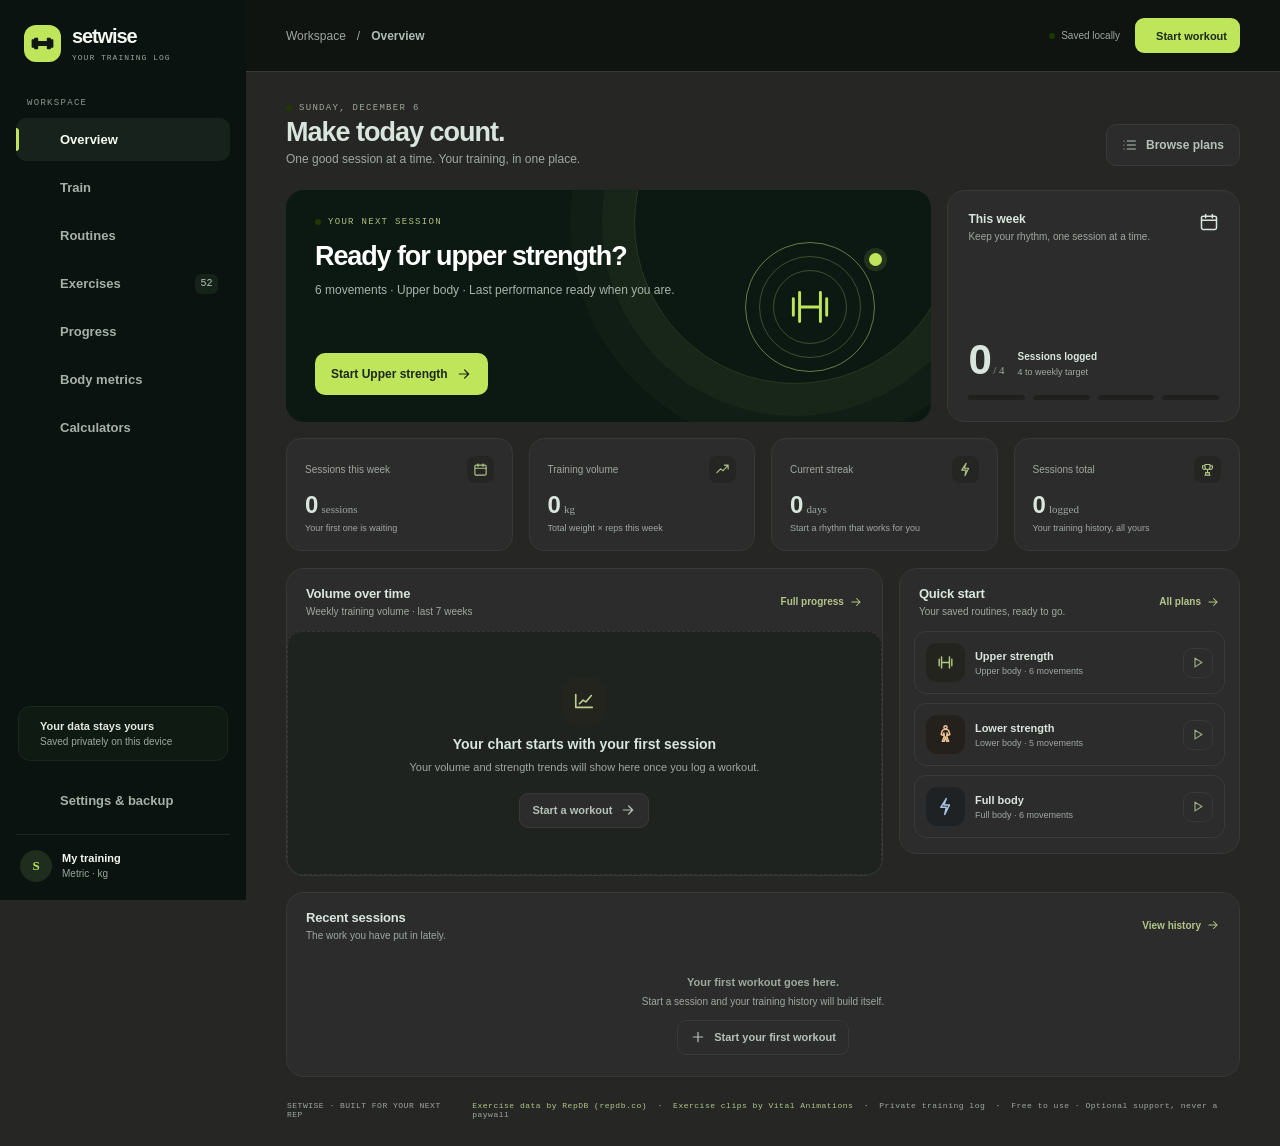
==== commit 6af19b62: "Load the fonts that were never loading; add a dark theme index.html linked no fonts and styles.css h" ====
--- a/index.html
+++ b/index.html
@@ -3,11 +3,19 @@
 <head>
   <meta charset="utf-8">
   <meta name="viewport" content="width=device-width, initial-scale=1, viewport-fit=cover">
-  <meta name="theme-color" content="#101714">
+  <meta name="theme-color" content="#0e1310" media="(prefers-color-scheme: dark)">
+  <meta name="theme-color" content="#eff1ed" media="(prefers-color-scheme: light)">
+  <meta name="theme-color" content="#0e1310">
   <meta name="description" content="A private, no-subscription strength training log. Plan sessions, track your lifts, and see your progress.">
   <title>Setwise — your training log</title>
   <link rel="icon" href="./icon.svg" type="image/svg+xml">
   <link rel="manifest" href="./manifest.webmanifest">
+  <script>/* Apply the saved theme before first paint so a light-theme user does not
+     see a dark flash. Mirrors applyTheme() in app.js; dark is the default. */
+    try{var k=/[?&]demo=1(&|$)/.test(location.search)?"setwise-demo-v1":"setwise-personal-v1";
+      var d=JSON.parse(localStorage.getItem(k)||"{}");
+      document.documentElement.setAttribute("data-theme",(d.preferences&&d.preferences.theme)==="light"?"light":"dark");
+    }catch(e){document.documentElement.setAttribute("data-theme","dark");}</script>
   <link rel="stylesheet" href="./styles.css">
 </head>
 <body>
--- a/styles.css
+++ b/styles.css
@@ -1,15 +1,22 @@
-:root{--ink:#17211b;--muted:#77817a;--quiet:#9aa29c;--line:#e8ebe6;--paper:#f4f5f1;--white:#fff;--green:#bfe55a;--green-dark:#425c31;--green-soft:#f0f6df;--nav:#101714;--nav-muted:#a6b1a8;--orange:#f1a65b;--red:#d8665a;--blue:#7798cf;--shadow:0 14px 40px rgba(25,37,28,.08);--radius:18px;font-family:'DM Sans',sans-serif;color:var(--ink);background:var(--paper)}
-*{box-sizing:border-box}body{margin:0;min-width:320px;min-height:100vh;background:var(--paper);font-size:14px}button,input,select,textarea{font:inherit}button{cursor:pointer}button:focus-visible,input:focus-visible,select:focus-visible,textarea:focus-visible{outline:3px solid rgba(108,144,47,.32);outline-offset:2px}svg{display:block;width:20px;height:20px;fill:none;stroke:currentColor;stroke-width:1.8;stroke-linecap:round;stroke-linejoin:round}.app-shell{min-height:100vh}.sidebar{position:fixed;z-index:15;inset:0 auto 0 0;width:246px;padding:25px 16px 16px;background:var(--nav);color:#f4f7f2;display:flex;flex-direction:column}.brand{display:flex;align-items:center;gap:11px;margin:0 0 36px 8px;color:inherit;text-decoration:none}.brand-mark{display:grid;place-items:center;width:37px;height:37px;border-radius:12px;background:var(--green);color:var(--nav)}.brand-mark svg{width:27px;height:27px}.brand-copy{display:flex;flex-direction:column;line-height:1}.brand-copy strong,.mobile-brand strong{font:800 20px Manrope,sans-serif;letter-spacing:-1.1px}.brand-copy small{color:#849087;font:500 8px 'DM Mono',monospace;letter-spacing:1px;margin-top:5px}.sidebar-label{padding:0 11px;margin:0 0 10px;color:#6f7b72;font:500 9px 'DM Mono',monospace;letter-spacing:1.3px}.primary-nav{display:grid;gap:5px}.nav-link{position:relative;display:flex;align-items:center;gap:12px;width:100%;height:43px;padding:0 12px;border:0;border-radius:10px;background:transparent;color:var(--nav-muted);text-align:left;font-weight:600;font-size:13px;transition:background .18s,color .18s}.nav-link:hover{background:#1c2720;color:#fff}.nav-link.active{background:#25312a;color:#f7faef}.nav-link.active:before{content:"";position:absolute;left:0;top:10px;bottom:10px;width:3px;border-radius:0 4px 4px 0;background:var(--green)}.nav-icon,.top-action-icon span,.icon-button span{display:inline-grid;place-items:center;width:20px;height:20px}.nav-icon svg{width:18px;height:18px}.nav-count{display:grid;place-items:center;margin-left:auto;width:23px;height:20px;border-radius:6px;background:#26332b;color:#b8c3b9;font:500 10px 'DM Mono',monospace}.nav-pulse{width:7px;height:7px;margin-left:auto;border-radius:50%;background:var(--green);box-shadow:0 0 0 4px rgba(191,229,90,.12);display:none}.nav-pulse.on{display:block}.sidebar-bottom{margin-top:auto}.privacy-card{display:flex;gap:10px;align-items:flex-start;margin:0 2px 18px;padding:13px 11px;background:#19241d;border:1px solid #28352c;border-radius:12px}.privacy-icon{color:var(--green);padding-top:1px}.privacy-icon svg{width:17px;height:17px}.privacy-card strong,.privacy-card small{display:block}.privacy-card strong{font-size:11px;color:#e4eadf}.privacy-card small{font-size:10px;color:#879389;margin-top:4px}.settings-link{margin-bottom:12px}.profile-row{display:flex;align-items:center;gap:10px;padding:14px 4px 2px;border-top:1px solid #27312a}.avatar{display:grid;place-items:center;width:32px;height:32px;border-radius:50%;background:#344434;color:var(--green);font:700 13px Manrope}.profile-copy{flex:1;min-width:0}.profile-copy strong,.profile-copy small{display:block;white-space:nowrap;overflow:hidden;text-overflow:ellipsis}.profile-copy strong{font-size:11px}.profile-copy small{margin-top:4px;color:#829087;font-size:10px}.icon-button,.top-action-icon{display:grid;place-items:center;width:33px;height:33px;border:0;border-radius:9px;background:transparent;color:#89968c}.icon-button:hover,.top-action-icon:hover{background:#26322b;color:#fff}.icon-button svg{width:17px;height:17px}.main-area{min-height:100vh;margin-left:246px}.topbar{height:72px;position:sticky;z-index:10;top:0;display:flex;align-items:center;padding:0 40px;border-bottom:1px solid var(--line);background:rgba(244,245,241,.92);backdrop-filter:blur(14px)}.breadcrumbs{display:flex;align-items:center;gap:11px;font-size:12px}.crumb-root{color:#98a099}.crumb-slash{color:#c0c6bf}.breadcrumbs strong{font-size:12px;font-weight:700;color:#3c473f}.top-actions{display:flex;align-items:center;gap:15px;margin-left:auto}.save-indicator{display:flex;align-items:center;gap:6px;color:#839087;font-size:10px}.save-indicator i{width:6px;height:6px;border-radius:50%;background:#83b84c}.top-action-icon{display:none;color:#626f65}.button{display:inline-flex;align-items:center;justify-content:center;gap:8px;min-height:42px;padding:0 15px;border:1px solid transparent;border-radius:10px;font-weight:700;font-size:12px;transition:transform .14s,background .18s,border .18s}.button:hover{transform:translateY(-1px)}.button svg{width:16px;height:16px}.button-primary{background:var(--green);color:#1b291c}.button-primary:hover{background:#cef174}.button-small{min-height:35px;padding:0 12px;font-size:11px;border-radius:9px}.button-secondary{background:#fff;border-color:var(--line);color:#354139}.button-secondary:hover{border-color:#c6d2bf;background:#fbfcf8}.button-dark{background:#26342a;color:#f4f7f1}.button-dark:hover{background:#314332}.button-quiet{background:transparent;color:#68766b}.button-danger{background:#fff6f3;color:#a5473e;border-color:#f1d8d4}.content-wrap{max-width:1500px;margin:0 auto;padding:31px 40px 20px}.page-intro{display:flex;align-items:flex-end;justify-content:space-between;gap:20px;margin-bottom:24px}.page-intro h1{margin:4px 0 4px;font:700 27px Manrope,sans-serif;letter-spacing:-1px}.page-intro p{margin:0;color:var(--muted);font-size:12px}.eyebrow{display:flex;align-items:center;gap:7px;color:#758271;font:500 9px 'DM Mono',monospace;letter-spacing:1.3px;text-transform:uppercase}.eyebrow .dot{width:6px;height:6px;background:#88aa45;border-radius:50%}.intro-actions{display:flex;gap:8px}.grid{display:grid;gap:16px}.overview-hero{display:grid;grid-template-columns:minmax(0,1.5fr) minmax(250px,.68fr);gap:16px;margin-bottom:16px}.hero-card{position:relative;display:flex;min-height:232px;overflow:hidden;padding:27px 29px;border-radius:var(--radius);background:#16221b;color:#fff}.hero-card:after{content:"";position:absolute;right:-25px;top:-128px;width:320px;height:320px;border:1px solid rgba(198,234,116,.15);border-radius:50%;box-shadow:0 0 0 32px rgba(198,234,116,.035),0 0 0 64px rgba(198,234,116,.025)}.hero-content{position:relative;z-index:1;max-width:440px;display:flex;flex-direction:column;align-items:flex-start}.hero-card .eyebrow{color:#aec07d}.hero-card h2{max-width:390px;margin:14px 0 9px;font:700 27px/1.14 Manrope,sans-serif;letter-spacing:-1.1px}.hero-card p{max-width:385px;margin:0 0 20px;color:#a8b3aa;font-size:12px;line-height:1.65}.hero-card .button{margin-top:auto}.hero-orbit{position:absolute;right:56px;top:52px;width:130px;height:130px;border:1px solid rgba(213,245,138,.44);border-radius:50%;display:grid;place-items:center;color:var(--green)}.hero-orbit:before,.hero-orbit:after{content:"";position:absolute;border:1px solid rgba(213,245,138,.24);border-radius:50%}.hero-orbit:before{inset:13px}.hero-orbit:after{inset:27px}.hero-orbit svg{position:relative;z-index:1;width:50px;height:50px;stroke-width:1.4}.hero-orbit span{position:absolute;right:-8px;top:10px;width:13px;height:13px;border-radius:50%;background:var(--green);box-shadow:0 0 0 5px rgba(191,229,90,.12)}.week-card{display:flex;flex-direction:column;justify-content:space-between;padding:21px 20px;border:1px solid var(--line);border-radius:var(--radius);background:#fff}.week-card-top{display:flex;align-items:flex-start;justify-content:space-between}.week-card h3{margin:0;font-size:12px}.week-card p{margin:5px 0 0;color:#929b94;font-size:10px}.week-stats{display:flex;gap:13px;align-items:flex-end}.week-big{font:700 42px/1 Manrope,sans-serif;letter-spacing:-2.5px}.week-big small{font:500 11px 'DM Sans';letter-spacing:0;color:#a1a99f;margin-left:4px}.week-target{display:grid;gap:5px;padding-bottom:4px}.week-target strong{font-size:10px}.week-target span{color:#909990;font-size:9px}.week-mark{display:flex;gap:8px;margin-top:14px}.week-mark i{height:5px;flex:1;border-radius:6px;background:#e9ede5}.week-mark i.done{background:#8fb546}.week-mark i.today{box-shadow:0 0 0 2px #d8e9b5}.metric-grid{grid-template-columns:repeat(4,minmax(0,1fr));margin-bottom:17px}.metric-card{position:relative;min-height:105px;padding:17px 18px;border:1px solid var(--line);border-radius:15px;background:#fff}.metric-card .metric-label{display:flex;align-items:center;justify-content:space-between;color:#859087;font-size:10px}.metric-card .metric-icon{display:grid;place-items:center;width:27px;height:27px;border-radius:8px;background:#f2f5ee;color:#718647}.metric-card .metric-icon svg{width:15px;height:15px}.metric-value{margin-top:10px;font:700 24px/1 Manrope,sans-serif;letter-spacing:-.8px}.metric-value small{color:#7f8981;font:500 11px 'DM Sans';letter-spacing:0;margin-left:4px}.metric-sub{margin-top:6px;color:#9aa29b;font-size:9px}.dashboard-grid{grid-template-columns:minmax(0,1.4fr) minmax(260px,.8fr);align-items:start}.panel{border:1px solid var(--line);border-radius:var(--radius);background:#fff;overflow:hidden}.panel-head{display:flex;align-items:center;justify-content:space-between;padding:17px 19px 14px}.panel-title{margin:0;font:700 13px Manrope,sans-serif;letter-spacing:-.2px}.panel-subtitle{margin:5px 0 0;color:#949d95;font-size:10px}.text-action{display:inline-flex;align-items:center;gap:5px;padding:4px 0;border:0;background:transparent;color:#728647;font-size:10px;font-weight:700}.text-action svg{width:14px;height:14px}.chart-holder{padding:3px 16px 12px}.chart-svg{width:100%;height:184px;overflow:visible}.chart-svg text{font:9px 'DM Mono',monospace;fill:#9aa29a}.chart-gridline{stroke:#edf0eb;stroke-width:1}.chart-area{fill:url(#chartFill)}.chart-line{fill:none;stroke:#819e48;stroke-width:2.3;stroke-linecap:round;stroke-linejoin:round}.chart-point{fill:#fff;stroke:#819e48;stroke-width:2}.chart-tooltip{fill:#29352a}.chart-legend{display:flex;justify-content:space-between;align-items:center;margin:0 18px 16px;color:#9aa29a;font-size:9px}.legend-label{display:flex;align-items:center;gap:6px}.legend-dot{width:7px;height:7px;border-radius:50%;background:#8aa451}.routine-list{display:grid;gap:9px;padding:0 14px 15px}.routine-quick{display:flex;align-items:center;gap:10px;padding:11px;border:1px solid #eff1ed;border-radius:12px;transition:border .15s,background .15s}.routine-quick:hover{border-color:#d8e3ca;background:#fbfcf8}.routine-visual{display:grid;place-items:center;flex:none;width:39px;height:39px;border-radius:11px;background:#edf3df;color:#6f8846}.routine-visual svg{width:19px;height:19px}.routine-quick:nth-child(3n+2) .routine-visual{background:#f4eddf;color:#ad8553}.routine-quick:nth-child(3n) .routine-visual{background:#e7eef4;color:#6685a4}.routine-info{min-width:0;flex:1}.routine-info strong{display:block;overflow:hidden;text-overflow:ellipsis;white-space:nowrap;font-size:11px}.routine-info small{display:block;margin-top:4px;color:#959e96;font-size:9px}.routine-start{display:grid;place-items:center;width:30px;height:30px;border:1px solid #e8ece5;border-radius:9px;background:#fff;color:#5f7641}.routine-start svg{width:15px;height:15px}.empty-routine{padding:21px 15px;text-align:center;color:#8e9990}.empty-routine strong{display:block;font-size:11px;color:#536054}.empty-routine p{margin:6px 0 11px;font-size:10px;line-height:1.5}.recent-panel{margin-top:16px}.session-list{padding:0 17px 8px}.session-row{display:grid;grid-template-columns:38px minmax(0,1fr) auto auto;align-items:center;gap:12px;padding:11px 0;border-top:1px solid #f0f2ee}.session-row:first-child{border-top:0}.session-date{display:grid;place-items:center;width:36px;height:38px;border-radius:9px;background:#f2f5ee;color:#597443;font:500 9px 'DM Mono',monospace;text-align:center;line-height:1.2}.session-main{min-width:0}.session-main strong{display:block;overflow:hidden;text-overflow:ellipsis;white-space:nowrap;font-size:11px}.session-main small{display:block;margin-top:4px;color:#9aa29a;font-size:9px}.session-stat{text-align:right;font:500 10px 'DM Mono',monospace;color:#556357}.session-stat small{display:block;margin-top:4px;color:#a0a8a1;font:400 8px 'DM Sans'}.session-chevron{color:#b4bcb5}.session-chevron svg{width:15px;height:15px}.footer{display:flex;justify-content:space-between;gap:15px;padding:24px 1px 7px;color:#9ca49c;font:400 8px 'DM Mono',monospace;letter-spacing:.5px}.footer b{margin:0 5px;color:#c1c8be}
+/* Colour tokens, generated from the stylesheet's own palette.
+   Each colour is tokenised PER ROLE (s=surface, t=text, b=border) because the same
+   light grey can be a page background in one rule and text on a dark card in another;
+   those need opposite treatment in dark mode. Dark is the default theme here, and
+   [data-theme="light"] restores the original light palette exactly. */
+:root{--s1:#262625;--s2:#0a130f;--t1:#f4f7f2;--s3:#bfe55a;--k1:#101714;--t2:#99a59c;--t3:#8d9990;--t4:#a6b1a8;--s4:#111c15;--t5:#ffffff;--s5:#16221b;--t6:#f7faef;--s6:#16231b;--t7:#b8c3b9;--s7:#0f1a13;--b1:#1c261f;--t8:#bfe55a;--t9:#e4eadf;--t10:#9ca89e;--b2:#1e2520;--s8:#1e2d1e;--t11:#97a59c;--t12:#9ca99f;--s9:#17221c;--b3:#383937;--sa10:rgba(14,19,16,.92);--t13:#a0a8a1;--t14:#a2a7a1;--t15:#afbcb3;--t16:#9ca9a0;--s11:#183a00;--t17:#9ba99e;--k2:#1b291c;--s12:#d4f481;--s13:#2c2c2c;--t18:#b4c3b9;--b4:#2e342b;--s14:#2a2a29;--s15:#16241a;--t19:#a4a7a1;--s16:#1b2d1d;--t20:#9baa9e;--s17:#2b2726;--t21:#f29184;--b5:#3f3331;--t22:#9ea8a1;--t23:#9caa98;--s18:#213600;--s19:#0c1912;--t24:#aec07d;--t25:#a8b3aa;--t26:#9fa8a1;--t27:#a0a89e;--t28:#9fa89f;--s20:#20211e;--s21:#213900;--b6:#313a21;--t29:#9da99f;--s22:#252623;--t30:#b2c688;--t31:#9ea8a0;--t32:#a0a8a1;--t33:#9fa8a0;--t34:#b3c688;--t35:#a0a8a0;--t36:#a4a7a2;--t37:#c5df8c;--t38:#c1d0c2;--s23:#233400;--b7:#3a3a39;--b8:#33382c;--s24:#22241d;--t39:#b0c887;--s25:#24211c;--t40:#f0c695;--s26:#1f2224;--t41:#a9c5e3;--t42:#9fa8a0;--b9:#383936;--t43:#9fb480;--t44:#9da99f;--t45:#9baa9c;--b10:#3a3b39;--t46:#99b382;--t47:#9aaa9c;--t48:#a0a8a1;--t49:#a0a8a1;--t50:#a0a8a0;--t51:#a1a89e;--t52:#d8e6dd;--t53:#a0a8a0;--s27:#242523;--t54:#9eb191;--t55:#9fa89f;--t56:#a4b38c;--s28:#252524;--t57:#9ea99f;--t58:#b7cd8b;--t59:#9fa8a0;--t60:#b2c38a;--s29:#242620;--t61:#9cb381;--t62:#9eaca1;--t63:#a0a8a1;--s30:#22251e;--t64:#a2bc7e;--b11:#343733;--sa31:rgba(23,30,25,.6);--t65:#b9ce8f;--t66:#9ea89f;--t67:#9da99e;--t68:#a0a8a1;--t69:#a0a8a1;--s32:#242621;--t70:#9db192;--t71:#9baa92;--s33:#1d2e03;--s34:#2a3410;--b12:#4b5246;--t72:#9daa98;--s35:#282724;--t73:#d2c2a2;--b13:#35392e;--s36:#252722;--t74:#aeca7f;--t75:#9eaa93;--s37:#232422;--t76:#9fa89f;--b14:#353733;--s38:#0e1b12;--t77:#9baa9e;--t78:#cde69f;--t79:#9ea89f;--t80:#9fa89f;--b15:#3b3b3a;--s39:#2a2a2a;--t81:#a3b2a5;--b16:#353833;--b17:#42571f;--s40:#21241c;--t82:#9ab37e;--b18:#383a37;--t83:#9baa9a;--s41:#272824;--b19:#363934;--s42:#292a28;--b20:#393b35;--t84:#9ab37d;--b21:#2b3715;--t85:#9ba99e;--s43:#262725;--t86:#9ea99e;--s44:#252625;--t87:#9ca99e;--b22:#393a39;--t88:#9fa89f;--b23:#33392a;--s45:#292a25;--t89:#9db28a;--b24:#3f3331;--s46:#2b2827;--t90:#e89688;--t91:#9fa8a1;--t92:#acc683;--t93:#9ca99d;--s47:#252420;--t94:#f0cb8c;--b25:#373936;--sa48:rgba(23,30,25,.96);--t95:#9ab37d;--b26:#373934;--s49:#2a2a29;--b27:#373931;--t96:#adc287;--s50:#252624;--t97:#9ea89e;--t98:#a0b67f;--t99:#9da99f;--b28:#3f5812;--b29:#373a36;--t100:#b2c0a6;--t101:#d1e4ad;--s51:#282928;--s52:#232521;--t102:#9fa998;--t103:#9fa996;--s53:#283a01;--s54:#1f211b;--t104:#b0c38b;--s55:#0e1a12;--b30:#373934;--sa56:rgba(23,30,25,.9);--t105:#b1c29a;--b31:#35392f;--sa57:rgba(23,30,25,.94);--t106:#9eb282;--s58:#272824;--s59:#1d1f1a;--s60:#283d02;--t107:#9ea99d;--s61:#262724;--t108:#9da99b;--t109:#9da99e;--s62:#24231f;--t110:#d3b785;--t111:#9ea99e;--t112:#9aa9a0;--t113:#9ca99f;--t114:#c1d2c5;--t115:#a0a8a2;--t116:#f3b273;--t117:#e07c71;--t118:#8fa9d8;--accent:var(--t8);--accent-surface:var(--s3);--ink:var(--t52);--muted:var(--t22);--quiet:var(--t115);--line:var(--b3);--paper:var(--s1);--surface:var(--s13);--nav:var(--s2);--nav-muted:var(--t4);--warn:var(--t116);--danger:var(--t117);--info:var(--t118);--shadow:0 16px 44px rgba(0,0,0,.46);--radius:18px;color-scheme:dark;font-family:'DM Sans',sans-serif;color:var(--ink);background:var(--paper)}
+:root[data-theme="light"]{--s1:#f4f5f1;--s2:#101714;--t1:#f4f7f2;--s3:#bfe55a;--k1:#101714;--t2:#849087;--t3:#6f7b72;--t4:#a6b1a8;--s4:#1c2720;--t5:#ffffff;--s5:#25312a;--t6:#f7faef;--s6:#26332b;--t7:#b8c3b9;--s7:#19241d;--b1:#28352c;--t8:#bfe55a;--t9:#e4eadf;--t10:#879389;--b2:#27312a;--s8:#344434;--t11:#829087;--t12:#647067;--s9:#26322b;--b3:#e8ebe6;--sa10:rgba(244,245,241,.92);--t13:#676f68;--t14:#696e68;--t15:#3c473f;--t16:#647067;--s11:#83b84c;--t17:#626f65;--k2:#1b291c;--s12:#cef174;--s13:#ffffff;--t18:#354139;--b4:#c6d2bf;--s14:#fbfcf8;--s15:#26342a;--t19:#6b6e69;--s16:#314332;--t20:#637066;--s17:#fff6f3;--t21:#a5473e;--b5:#f1d8d4;--t22:#666f69;--t23:#647160;--s18:#88aa45;--s19:#16221b;--t24:#aec07d;--t25:#a8b3aa;--t26:#676f69;--t27:#686f66;--t28:#676f67;--s20:#e9ede5;--s21:#8fb546;--b6:#d8e9b5;--t29:#657067;--s22:#f2f5ee;--t30:#5f7436;--t31:#666f68;--t32:#676f68;--t33:#676f68;--t34:#607436;--t35:#686f68;--t36:#6b6e69;--t37:#597622;--t38:#29352a;--s23:#8aa451;--b7:#eff1ed;--b8:#d8e3ca;--s24:#edf3df;--t39:#5c7534;--s25:#f4eddf;--t40:#8b6636;--s26:#e7eef4;--t41:#51708e;--t42:#676f68;--b9:#e8ece5;--t43:#5d743f;--t44:#657067;--t45:#536054;--b10:#f0f2ee;--t46:#597443;--t47:#556357;--t48:#676f68;--t49:#686f69;--t50:#686f68;--t51:#696f66;--t52:#17211b;--t53:#676f68;--s27:#f1f4ed;--t54:#4e6142;--t55:#676f67;--t56:#63724b;--s28:#f2f3f1;--t57:#667067;--t58:#5d7533;--t59:#676f68;--t60:#61743a;--s29:#f0f5e5;--t61:#5c7441;--t62:#4b584e;--t63:#676f68;--s30:#edf4e0;--t64:#5a7637;--b11:#dce2d8;--sa31:rgba(255,255,255,.6);--t65:#5e7535;--t66:#666f67;--t67:#657066;--t68:#686f69;--t69:#676f68;--s32:#f1f5e9;--t70:#33472a;--t71:#63715b;--s33:#718e4b;--s34:#99a96b;--b12:#b7c1af;--t72:#657060;--s35:#f9f6ed;--t73:#7a6c4d;--b13:#dfe8d1;--s36:#f3f7e9;--t74:#58762a;--t75:#66705c;--s37:#f0f2ed;--t76:#676f67;--b14:#dce0d8;--s38:#19261d;--t77:#637065;--t78:#5b752f;--t79:#666f67;--t80:#676f67;--b15:#f4f5f2;--s39:#fbfcfa;--t81:#455247;--b16:#dfe5db;--b17:#91ad60;--s40:#eaf2dc;--t82:#57723c;--b18:#e9ede7;--t83:#637162;--s41:#f5f8ef;--b19:#e4e9df;--s42:#f9fbf6;--b20:#edf2e5;--t84:#526c36;--b21:#c4dc95;--t85:#637065;--s43:#f4f6f1;--t86:#667066;--s44:#f3f5f1;--t87:#647066;--b22:#eef0ed;--t88:#676f67;--b23:#dae6c7;--s45:#f8fcef;--t89:#4b6039;--b24:#f0d6d2;--s46:#fff7f4;--t90:#9b4c41;--t91:#676f69;--t92:#5b7533;--t93:#59655a;--s47:#f5f1e6;--t94:#886829;--b25:#e6e9e4;--sa48:rgba(255,255,255,.96);--t95:#526d37;--b26:#e5eae0;--s49:#fbfcf9;--b27:#e5ebd8;--t96:#5e753a;--s50:#f2f5ef;--t97:#667066;--t98:#5d743e;--t99:#657067;--b28:#8eae51;--b29:#e8ede4;--t100:#637257;--t101:#60743e;--s51:#f8faf6;--s52:#eef3e9;--t102:#667061;--t103:#66705f;--s53:#a3bf64;--s54:#e7eedc;--t104:#5f743c;--s55:#18231c;--b30:#e7ebdf;--sa56:rgba(255,255,255,.88);--t105:#61734b;--b31:#dfe7d3;--sa57:rgba(255,255,255,.94);--t106:#596e3e;--s58:#f5f9ed;--s59:#e5ebdc;--s60:#a9c96b;--t107:#657065;--s61:#f4f7ee;--t108:#647063;--t109:#657066;--s62:#f3f0e5;--t110:#826a37;--t111:#667066;--t112:#627067;--t113:#647067;--t114:#26342a;--t115:#676f69;--t116:#f1a65b;--t117:#d8665a;--t118:#7798cf;--shadow:0 14px 40px rgba(25,37,28,.08);color-scheme:light}
+
+*{box-sizing:border-box}body{margin:0;min-width:320px;min-height:100vh;background:var(--s1);font-size:14px}button,input,select,textarea{font:inherit}button{cursor:pointer}button:focus-visible,input:focus-visible,select:focus-visible,textarea:focus-visible{outline:3px solid rgba(108,144,47,.32);outline-offset:2px}svg{display:block;width:20px;height:20px;fill:none;stroke:currentColor;stroke-width:1.8;stroke-linecap:round;stroke-linejoin:round}.app-shell{min-height:100vh}.sidebar{position:fixed;z-index:15;inset:0 auto 0 0;width:246px;padding:25px 16px 16px;background:var(--s2);color:var(--t1);display:flex;flex-direction:column}.brand{display:flex;align-items:center;gap:11px;margin:0 0 36px 8px;color:inherit;text-decoration:none}.brand-mark{display:grid;place-items:center;width:37px;height:37px;border-radius:12px;background:var(--s3);color:var(--k1)}.brand-mark svg{width:27px;height:27px}.brand-copy{display:flex;flex-direction:column;line-height:1}.brand-copy strong,.mobile-brand strong{font:800 20px Manrope,sans-serif;letter-spacing:-1.1px}.brand-copy small{color:var(--t2);font:500 8px 'DM Mono',monospace;letter-spacing:1px;margin-top:5px}.sidebar-label{padding:0 11px;margin:0 0 10px;color:var(--t3);font:500 9px 'DM Mono',monospace;letter-spacing:1.3px}.primary-nav{display:grid;gap:5px}.nav-link{position:relative;display:flex;align-items:center;gap:12px;width:100%;height:43px;padding:0 12px;border:0;border-radius:10px;background:transparent;color:var(--t4);text-align:left;font-weight:600;font-size:13px;transition:background .18s,color .18s}.nav-link:hover{background:var(--s4);color:var(--t5)}.nav-link.active{background:var(--s5);color:var(--t6)}.nav-link.active:before{content:"";position:absolute;left:0;top:10px;bottom:10px;width:3px;border-radius:0 4px 4px 0;background:var(--s3)}.nav-icon,.top-action-icon span,.icon-button span{display:inline-grid;place-items:center;width:20px;height:20px}.nav-icon svg{width:18px;height:18px}.nav-count{display:grid;place-items:center;margin-left:auto;width:23px;height:20px;border-radius:6px;background:var(--s6);color:var(--t7);font:500 10px 'DM Mono',monospace}.nav-pulse{width:7px;height:7px;margin-left:auto;border-radius:50%;background:var(--s3);box-shadow:0 0 0 4px rgba(191,229,90,.12);display:none}.nav-pulse.on{display:block}.sidebar-bottom{margin-top:auto}.privacy-card{display:flex;gap:10px;align-items:flex-start;margin:0 2px 18px;padding:13px 11px;background:var(--s7);border:1px solid var(--b1);border-radius:12px}.privacy-icon{color:var(--t8);padding-top:1px}.privacy-icon svg{width:17px;height:17px}.privacy-card strong,.privacy-card small{display:block}.privacy-card strong{font-size:11px;color:var(--t9)}.privacy-card small{font-size:10px;color:var(--t10);margin-top:4px}.settings-link{margin-bottom:12px}.profile-row{display:flex;align-items:center;gap:10px;padding:14px 4px 2px;border-top:1px solid var(--b2)}.avatar{display:grid;place-items:center;width:32px;height:32px;border-radius:50%;background:var(--s8);color:var(--t8);font:700 13px Manrope}.profile-copy{flex:1;min-width:0}.profile-copy strong,.profile-copy small{display:block;white-space:nowrap;overflow:hidden;text-overflow:ellipsis}.profile-copy strong{font-size:11px}.profile-copy small{margin-top:4px;color:var(--t11);font-size:10px}.icon-button,.top-action-icon{display:grid;place-items:center;width:33px;height:33px;border:0;border-radius:9px;background:transparent;color:var(--t12)}.icon-button:hover,.top-action-icon:hover{background:var(--s9);color:var(--t5)}.icon-button svg{width:17px;height:17px}.main-area{min-height:100vh;margin-left:246px}.topbar{height:72px;position:sticky;z-index:10;top:0;display:flex;align-items:center;padding:0 40px;border-bottom:1px solid var(--b3);background:var(--sa10);backdrop-filter:blur(14px)}.breadcrumbs{display:flex;align-items:center;gap:11px;font-size:12px}.crumb-root{color:var(--t13)}.crumb-slash{color:var(--t14)}.breadcrumbs strong{font-size:12px;font-weight:700;color:var(--t15)}.top-actions{display:flex;align-items:center;gap:15px;margin-left:auto}.save-indicator{display:flex;align-items:center;gap:6px;color:var(--t16);font-size:10px}.save-indicator i{width:6px;height:6px;border-radius:50%;background:var(--s11)}.top-action-icon{display:none;color:var(--t17)}.button{display:inline-flex;align-items:center;justify-content:center;gap:8px;min-height:42px;padding:0 15px;border:1px solid transparent;border-radius:10px;font-weight:700;font-size:12px;transition:transform .14s,background .18s,border .18s}.button:hover{transform:translateY(-1px)}.button svg{width:16px;height:16px}.button-primary{background:var(--s3);color:var(--k2)}.button-primary:hover{background:var(--s12)}.button-small{min-height:35px;padding:0 12px;font-size:11px;border-radius:9px}.button-secondary{background:var(--s13);border-color:var(--b3);color:var(--t18)}.button-secondary:hover{border-color:var(--b4);background:var(--s14)}.button-dark{background:var(--s15);color:var(--t19)}.button-dark:hover{background:var(--s16)}.button-quiet{background:transparent;color:var(--t20)}.button-danger{background:var(--s17);color:var(--t21);border-color:var(--b5)}.content-wrap{max-width:1500px;margin:0 auto;padding:31px 40px 20px}.page-intro{display:flex;align-items:flex-end;justify-content:space-between;gap:20px;margin-bottom:24px}.page-intro h1{margin:4px 0 4px;font:700 27px Manrope,sans-serif;letter-spacing:-1px}.page-intro p{margin:0;color:var(--t22);font-size:12px}.eyebrow{display:flex;align-items:center;gap:7px;color:var(--t23);font:500 9px 'DM Mono',monospace;letter-spacing:1.3px;text-transform:uppercase}.eyebrow .dot{width:6px;height:6px;background:var(--s18);border-radius:50%}.intro-actions{display:flex;gap:8px}.grid{display:grid;gap:16px}.overview-hero{display:grid;grid-template-columns:minmax(0,1.5fr) minmax(250px,.68fr);gap:16px;margin-bottom:16px}.hero-card{position:relative;display:flex;min-height:232px;overflow:hidden;padding:27px 29px;border-radius:var(--radius);background:var(--s19);color:var(--t5)}.hero-card:after{content:"";position:absolute;right:-25px;top:-128px;width:320px;height:320px;border:1px solid rgba(198,234,116,.15);border-radius:50%;box-shadow:0 0 0 32px rgba(198,234,116,.035),0 0 0 64px rgba(198,234,116,.025)}.hero-content{position:relative;z-index:1;max-width:440px;display:flex;flex-direction:column;align-items:flex-start}.hero-card .eyebrow{color:var(--t24)}.hero-card h2{max-width:390px;margin:14px 0 9px;font:700 27px/1.14 Manrope,sans-serif;letter-spacing:-1.1px}.hero-card p{max-width:385px;margin:0 0 20px;color:var(--t25);font-size:12px;line-height:1.65}.hero-card .button{margin-top:auto}.hero-orbit{position:absolute;right:56px;top:52px;width:130px;height:130px;border:1px solid rgba(213,245,138,.44);border-radius:50%;display:grid;place-items:center;color:var(--t8)}.hero-orbit:before,.hero-orbit:after{content:"";position:absolute;border:1px solid rgba(213,245,138,.24);border-radius:50%}.hero-orbit:before{inset:13px}.hero-orbit:after{inset:27px}.hero-orbit svg{position:relative;z-index:1;width:50px;height:50px;stroke-width:1.4}.hero-orbit span{position:absolute;right:-8px;top:10px;width:13px;height:13px;border-radius:50%;background:var(--s3);box-shadow:0 0 0 5px rgba(191,229,90,.12)}.week-card{display:flex;flex-direction:column;justify-content:space-between;padding:21px 20px;border:1px solid var(--b3);border-radius:var(--radius);background:var(--s13)}.week-card-top{display:flex;align-items:flex-start;justify-content:space-between}.week-card h3{margin:0;font-size:12px}.week-card p{margin:5px 0 0;color:var(--t26);font-size:10px}.week-stats{display:flex;gap:13px;align-items:flex-end}.week-big{font:700 42px/1 Manrope,sans-serif;letter-spacing:-2.5px}.week-big small{font:500 11px 'DM Sans';letter-spacing:0;color:var(--t27);margin-left:4px}.week-target{display:grid;gap:5px;padding-bottom:4px}.week-target strong{font-size:10px}.week-target span{color:var(--t28);font-size:9px}.week-mark{display:flex;gap:8px;margin-top:14px}.week-mark i{height:5px;flex:1;border-radius:6px;background:var(--s20)}.week-mark i.done{background:var(--s21)}.week-mark i.today{box-shadow:0 0 0 2px var(--b6)}.metric-grid{grid-template-columns:repeat(4,minmax(0,1fr));margin-bottom:17px}.metric-card{position:relative;min-height:105px;padding:17px 18px;border:1px solid var(--b3);border-radius:15px;background:var(--s13)}.metric-card .metric-label{display:flex;align-items:center;justify-content:space-between;color:var(--t29);font-size:10px}.metric-card .metric-icon{display:grid;place-items:center;width:27px;height:27px;border-radius:8px;background:var(--s22);color:var(--t30)}.metric-card .metric-icon svg{width:15px;height:15px}.metric-value{margin-top:10px;font:700 24px/1 Manrope,sans-serif;letter-spacing:-.8px}.metric-value small{color:var(--t31);font:500 11px 'DM Sans';letter-spacing:0;margin-left:4px}.metric-sub{margin-top:6px;color:var(--t32);font-size:9px}.dashboard-grid{grid-template-columns:minmax(0,1.4fr) minmax(260px,.8fr);align-items:start}.panel{border:1px solid var(--b3);border-radius:var(--radius);background:var(--s13);overflow:hidden}.panel-head{display:flex;align-items:center;justify-content:space-between;padding:17px 19px 14px}.panel-title{margin:0;font:700 13px Manrope,sans-serif;letter-spacing:-.2px}.panel-subtitle{margin:5px 0 0;color:var(--t33);font-size:10px}.text-action{display:inline-flex;align-items:center;gap:5px;padding:4px 0;border:0;background:transparent;color:var(--t34);font-size:10px;font-weight:700}.text-action svg{width:14px;height:14px}.chart-holder{padding:3px 16px 12px}.chart-svg{width:100%;height:184px;overflow:visible}.chart-svg text{font:9px 'DM Mono',monospace;fill:var(--t35)}.chart-gridline{stroke:var(--t36);stroke-width:1}.chart-area{fill:url(#chartFill)}.chart-line{fill:none;stroke:var(--t37);stroke-width:2.3;stroke-linecap:round;stroke-linejoin:round}.chart-point{fill:var(--t5);stroke:var(--t37);stroke-width:2}.chart-tooltip{fill:var(--t38)}.chart-legend{display:flex;justify-content:space-between;align-items:center;margin:0 18px 16px;color:var(--t35);font-size:9px}.legend-label{display:flex;align-items:center;gap:6px}.legend-dot{width:7px;height:7px;border-radius:50%;background:var(--s23)}.routine-list{display:grid;gap:9px;padding:0 14px 15px}.routine-quick{display:flex;align-items:center;gap:10px;padding:11px;border:1px solid var(--b7);border-radius:12px;transition:border .15s,background .15s}.routine-quick:hover{border-color:var(--b8);background:var(--s14)}.routine-visual{display:grid;place-items:center;flex:none;width:39px;height:39px;border-radius:11px;background:var(--s24);color:var(--t39)}.routine-visual svg{width:19px;height:19px}.routine-quick:nth-child(3n+2) .routine-visual{background:var(--s25);color:var(--t40)}.routine-quick:nth-child(3n) .routine-visual{background:var(--s26);color:var(--t41)}.routine-info{min-width:0;flex:1}.routine-info strong{display:block;overflow:hidden;text-overflow:ellipsis;white-space:nowrap;font-size:11px}.routine-info small{display:block;margin-top:4px;color:var(--t42);font-size:9px}.routine-start{display:grid;place-items:center;width:30px;height:30px;border:1px solid var(--b9);border-radius:9px;background:var(--s13);color:var(--t43)}.routine-start svg{width:15px;height:15px}.empty-routine{padding:21px 15px;text-align:center;color:var(--t44)}.empty-routine strong{display:block;font-size:11px;color:var(--t45)}.empty-routine p{margin:6px 0 11px;font-size:10px;line-height:1.5}.recent-panel{margin-top:16px}.session-list{padding:0 17px 8px}.session-row{display:grid;grid-template-columns:38px minmax(0,1fr) auto auto;align-items:center;gap:12px;padding:11px 0;border-top:1px solid var(--b10)}.session-row:first-child{border-top:0}.session-date{display:grid;place-items:center;width:36px;height:38px;border-radius:9px;background:var(--s22);color:var(--t46);font:500 9px 'DM Mono',monospace;text-align:center;line-height:1.2}.session-main{min-width:0}.session-main strong{display:block;overflow:hidden;text-overflow:ellipsis;white-space:nowrap;font-size:11px}.session-main small{display:block;margin-top:4px;color:var(--t35);font-size:9px}.session-stat{text-align:right;font:500 10px 'DM Mono',monospace;color:var(--t47)}.session-stat small{display:block;margin-top:4px;color:var(--t48);font:400 8px 'DM Sans'}.session-chevron{color:var(--t49)}.session-chevron svg{width:15px;height:15px}.footer{display:flex;justify-content:space-between;gap:15px;padding:24px 1px 7px;color:var(--t50);font:400 8px 'DM Mono',monospace;letter-spacing:.5px}.footer b{margin:0 5px;color:var(--t51)}
 
 /* Routine, exercise, history and metrics */
-.section-toolbar{display:flex;align-items:center;gap:9px;flex-wrap:wrap;margin-bottom:16px}.search-box{position:relative;display:flex;align-items:center;flex:1;min-width:210px;max-width:410px}.search-box svg{position:absolute;left:12px;width:16px;height:16px;color:#909990}.search-box input{width:100%;height:39px;padding:0 12px 0 38px;border:1px solid var(--line);border-radius:10px;background:#fff;color:var(--ink);font-size:11px}.filter-select,.field input,.field select,.field textarea,.inline-select{height:39px;padding:0 11px;border:1px solid var(--line);border-radius:9px;background:#fff;color:#354139;font-size:11px}.filter-select{min-width:125px}.toolbar-spacer{flex:1}.card-grid{display:grid;grid-template-columns:repeat(3,minmax(0,1fr));gap:13px}.routine-card{position:relative;display:flex;flex-direction:column;min-height:222px;padding:17px;border:1px solid var(--line);border-radius:15px;background:#fff;transition:transform .15s,box-shadow .15s}.routine-card:hover{transform:translateY(-2px);box-shadow:var(--shadow)}.routine-card-top{display:flex;align-items:flex-start;justify-content:space-between}.routine-card .routine-visual{width:42px;height:42px}.routine-menu{display:flex;gap:4px}.small-icon-button{display:grid;place-items:center;width:29px;height:29px;border:0;border-radius:8px;background:transparent;color:#99a199}.small-icon-button:hover{background:#f1f4ed;color:#4e6142}.small-icon-button svg{width:15px;height:15px}.routine-card h3{margin:14px 0 5px;font:700 15px Manrope,sans-serif;letter-spacing:-.3px}.routine-meta{color:#939c93;font-size:10px}.routine-card-tags{display:flex;gap:5px;flex-wrap:wrap;margin-top:12px}.tag{display:inline-flex;align-items:center;min-height:22px;padding:0 8px;border-radius:6px;background:#f1f4ed;color:#65754d;font-size:9px;font-weight:600}.tag.neutral{background:#f2f3f1;color:#737d74}.routine-card-bottom{display:flex;align-items:center;justify-content:space-between;margin-top:auto;padding-top:15px}.routine-card-bottom small{color:#9aa29a;font-size:9px}.exercise-grid{display:grid;grid-template-columns:repeat(3,minmax(0,1fr));gap:10px}.exercise-card{display:flex;align-items:center;gap:11px;padding:13px;border:1px solid var(--line);border-radius:13px;background:#fff}.exercise-symbol{display:grid;place-items:center;flex:none;width:39px;height:39px;border-radius:11px;background:#f1f4ed;color:#758d49}.exercise-symbol svg{width:20px;height:20px}.exercise-card-main{min-width:0;flex:1}.exercise-card-main strong{display:block;overflow:hidden;text-overflow:ellipsis;white-space:nowrap;font-size:11px}.exercise-card-main small{display:block;overflow:hidden;text-overflow:ellipsis;white-space:nowrap;margin-top:4px;color:#939c94;font-size:9px}.exercise-card .small-icon-button{flex:none}.muscle-chip{color:#718449;background:#f0f5e5}.history-row{display:grid;grid-template-columns:42px minmax(0,1fr) auto auto;align-items:center;gap:13px;padding:14px 18px;border-top:1px solid #eff1ed}.history-row:first-child{border-top:0}.date-block{display:grid;place-items:center;width:40px;height:43px;border-radius:10px;background:#f2f5ee;color:#5d7542;text-align:center;font:500 9px 'DM Mono',monospace;line-height:1.25}.history-copy{min-width:0}.history-copy strong{display:block;font-size:12px}.history-copy small{display:block;margin-top:5px;color:#959e96;font-size:9px}.history-numbers{display:flex;gap:20px}.history-numbers div{text-align:right;color:#4b584e;font:500 11px 'DM Mono',monospace}.history-numbers small{display:block;margin-top:4px;color:#9da59e;font:400 8px 'DM Sans'}.status-pill{padding:5px 8px;border-radius:6px;background:#edf4e0;color:#617d3e;font-size:9px;font-weight:700}.empty-state{padding:46px 20px;text-align:center;border:1px dashed #dce2d8;border-radius:15px;background:rgba(255,255,255,.6)}.empty-state-icon{display:grid;place-items:center;margin:0 auto 12px;width:46px;height:46px;border-radius:14px;background:#edf3df;color:#778e4d}.empty-state-icon svg{width:22px;height:22px}.empty-state h3{margin:0;font:700 14px Manrope,sans-serif}.empty-state p{max-width:360px;margin:7px auto 16px;color:#909a91;font-size:11px;line-height:1.6}.metric-wide{grid-column:span 2}.metric-side{grid-column:span 1}.chart-controls{display:flex;align-items:center;gap:8px}.body-chart{padding:5px 17px 16px}.body-entry-form{display:grid;grid-template-columns:repeat(5,minmax(0,1fr)) auto;gap:8px;align-items:end;padding:16px;border-bottom:1px solid #eff1ed}.field{display:grid;gap:6px;min-width:0}.field label{color:#79847a;font-size:9px;font-weight:700}.field input,.field select,.field textarea{width:100%}.field input::placeholder,.field textarea::placeholder{color:#b2bab3}.field textarea{height:auto;min-height:82px;padding:10px;resize:vertical}.measurement-history{padding:0 17px}.measurement-history .history-row{padding:11px 0}.data-empty{padding:18px;color:#9ba39c;text-align:center;font-size:10px}.tool-grid{display:grid;grid-template-columns:repeat(2,minmax(0,1fr));gap:15px}.tool-card{padding:19px;border:1px solid var(--line);border-radius:16px;background:#fff}.tool-card-head{display:flex;gap:11px;align-items:center;margin-bottom:17px}.tool-card-head .routine-visual{width:39px;height:39px}.tool-card-head h3{margin:0;font:700 13px Manrope,sans-serif}.tool-card-head p{margin:4px 0 0;color:#939c93;font-size:9px}.tool-form{display:grid;grid-template-columns:repeat(2,minmax(0,1fr));gap:10px}.tool-result{margin-top:14px;padding:14px;border-radius:12px;background:#f1f5e9}.tool-result strong{display:block;font:700 27px Manrope,sans-serif;letter-spacing:-1px;color:#33472a}.tool-result small{display:block;margin-top:4px;color:#77866f;font-size:9px}.plate-result{display:flex;gap:4px;align-items:center;flex-wrap:wrap;margin-top:13px}.plate{display:grid;place-items:center;min-width:28px;height:36px;padding:0 5px;border-radius:5px;background:#718e4b;color:#fff;font:500 9px 'DM Mono',monospace}.plate:nth-child(2n){background:#99a96b}.bar-badge{padding:8px 10px;border:1px dashed #b7c1af;border-radius:6px;color:#74806f;font:500 9px 'DM Mono',monospace}.disclaimer{margin:15px 0 0;padding:11px 13px;border-radius:10px;background:#f9f6ed;color:#918262;font-size:9px;line-height:1.5}.settings-grid{display:grid;grid-template-columns:minmax(0,1.2fr) minmax(270px,.8fr);gap:15px}.settings-panel{padding:18px 19px}.settings-row{display:flex;align-items:center;justify-content:space-between;gap:18px;padding:14px 0;border-top:1px solid #eff1ed}.settings-row:first-of-type{margin-top:9px}.settings-row strong{display:block;font-size:11px}.settings-row small{display:block;margin-top:4px;color:#939c93;font-size:9px;line-height:1.5}.backup-actions{display:flex;flex-wrap:wrap;gap:8px;margin-top:14px}.privacy-note{padding:17px;border:1px solid #dfe8d1;border-radius:14px;background:#f3f7e9}.privacy-note h3{display:flex;align-items:center;gap:8px;margin:0 0 8px;font:700 12px Manrope,sans-serif}.privacy-note h3 svg{width:16px;height:16px;color:#6c8a3d}.privacy-note p{margin:0;color:#78836e;font-size:10px;line-height:1.65}.privacy-note .tag{margin-top:13px}.settings-danger{margin-top:15px}.unit-toggle{display:flex;padding:3px;border-radius:8px;background:#f0f2ed}.unit-toggle button{height:26px;padding:0 9px;border:0;border-radius:6px;background:transparent;color:#879087;font-size:9px;font-weight:700}.unit-toggle button.selected{background:#fff;color:#354139;box-shadow:0 1px 4px #dce0d8}.trainer-layout{display:grid;grid-template-columns:minmax(0,1fr) 260px;gap:15px;align-items:start}.active-banner{display:flex;align-items:center;justify-content:space-between;gap:16px;margin-bottom:15px;padding:15px 17px;border-radius:14px;background:#19261d;color:#fff}.active-banner-left{display:flex;align-items:center;gap:12px}.live-indicator{width:9px;height:9px;border-radius:50%;background:var(--green);box-shadow:0 0 0 5px rgba(191,229,90,.13)}.active-banner h2{margin:0;font:700 15px Manrope,sans-serif}.active-banner small{display:block;margin-top:5px;color:#9eada1;font-size:9px}.workout-clock{color:#d2ed9f;font:500 13px 'DM Mono',monospace}.trainer-exercise{margin-bottom:11px}.trainer-exercise-head{display:flex;align-items:center;gap:12px;padding:14px 16px;border-bottom:1px solid #eff1ed}.trainer-exercise-head .exercise-symbol{width:35px;height:35px}.trainer-exercise-head .exercise-card-main{flex:1}.trainer-exercise-head strong{font-size:12px}.trainer-exercise-head small{color:#929c93;font-size:9px}.set-table{width:100%;border-collapse:collapse}.set-table th{padding:9px 8px;color:#9aa39a;font:500 8px 'DM Mono',monospace;text-align:center;text-transform:uppercase}.set-table td{padding:6px 7px;text-align:center}.set-table tr+tr td{border-top:1px solid #f4f5f2}.set-number{width:34px;color:#9aa39a;font:500 9px 'DM Mono',monospace}.set-input{width:72px;height:31px;padding:0 8px;border:1px solid #e8ece5;border-radius:7px;background:#fbfcfa;text-align:center;color:#455247;font:500 10px 'DM Mono',monospace}.set-input:focus{background:#fff}.set-done{width:27px;height:27px;border:1px solid #dfe5db;border-radius:8px;background:#fff;color:transparent}.set-done svg{width:13px;height:13px}.set-done.done{border-color:#91ad60;background:#eaf2dc;color:#57723c}.set-footer{display:flex;justify-content:space-between;align-items:center;padding:7px 14px 11px}.set-footer small{color:#a0a8a1;font-size:9px}.trainer-actions{display:flex;gap:7px}.trainer-actions button{height:28px;padding:0 9px;border:1px solid #e9ede7;border-radius:7px;background:#fff;color:#738172;font-size:9px}.trainer-actions button:hover{background:#f5f8ef}.exercise-picker{padding:15px}.exercise-picker .search-box{max-width:none;margin-bottom:10px}.picker-list{max-height:310px;overflow:auto;display:grid;gap:5px}.picker-item{display:flex;align-items:center;gap:10px;width:100%;padding:9px;border:1px solid transparent;border-radius:9px;background:#fff;text-align:left}.picker-item:hover{border-color:#e4e9df;background:#f9fbf6}.picker-item .exercise-symbol{width:32px;height:32px}.picker-item strong{display:block;font-size:10px}.picker-item small{display:block;margin-top:3px;color:#939c93;font-size:8px}.trainer-side-card{padding:17px}.trainer-side-card h3{margin:0;font:700 12px Manrope,sans-serif}.trainer-side-card .panel-subtitle{margin-bottom:14px}.rest-clock{display:grid;place-items:center;margin:10px auto 13px;width:116px;height:116px;border:6px solid #edf2e5;border-radius:50%;color:#526c36;font:700 25px Manrope,sans-serif;letter-spacing:-1px}.rest-clock.active{border-color:#c4dc95}.rest-controls{display:flex;justify-content:center;gap:6px}.rest-controls button{min-width:42px;height:31px;border:1px solid #e8ece5;border-radius:8px;background:#fff;color:#68756a;font-size:9px}.workout-note{width:100%;min-height:80px;padding:10px;border:1px solid var(--line);border-radius:9px;resize:vertical;font-size:10px}.training-summary{display:grid;grid-template-columns:repeat(3,1fr);gap:7px;margin:13px 0}.summary-mini{padding:10px 8px;border-radius:9px;background:#f4f6f1;text-align:center}.summary-mini strong{display:block;font:700 14px Manrope,sans-serif}.summary-mini small{display:block;margin-top:4px;color:#8c968c;font-size:8px}.rest-note{margin:12px 0 0;color:#99a199;font-size:9px;line-height:1.5}.modal-backdrop{position:fixed;z-index:40;inset:0;display:grid;place-items:center;padding:18px;background:rgba(11,17,13,.52);backdrop-filter:blur(4px)}.modal{width:min(560px,100%);max-height:90vh;overflow:auto;border-radius:17px;background:#fff;box-shadow:0 25px 80px rgba(0,0,0,.25)}.modal.modal-wide{width:min(720px,100%)}.modal-head{position:sticky;top:0;z-index:1;display:flex;justify-content:space-between;align-items:center;padding:17px 20px;border-bottom:1px solid var(--line);background:#fff}.modal-head h2{margin:0;font:700 15px Manrope,sans-serif}.modal-close{display:grid;place-items:center;width:30px;height:30px;border:0;border-radius:8px;background:#f3f5f1;color:#69756b}.modal-close svg{width:15px;height:15px}.modal-body{padding:18px 20px}.modal-footer{display:flex;justify-content:flex-end;gap:8px;padding:13px 20px;border-top:1px solid #eef0ed;background:#fbfcfa}.form-grid{display:grid;grid-template-columns:repeat(2,minmax(0,1fr));gap:11px}.form-grid .full{grid-column:1/-1}.routine-edit-list{display:grid;gap:7px;margin:14px 0}.routine-edit-row{display:grid;grid-template-columns:minmax(0,1fr) 74px 78px 30px;gap:7px;align-items:center}.routine-edit-row select,.routine-edit-row input{width:100%;height:34px;padding:0 8px;border:1px solid var(--line);border-radius:8px;background:#fff;font-size:9px}.routine-edit-row .small-icon-button{justify-self:center}.modal-hint{margin:5px 0 0;color:#98a198;font-size:9px;line-height:1.5}.modal .field{margin-bottom:2px}.toast-root{position:fixed;z-index:60;right:22px;bottom:22px;display:grid;gap:8px}.toast{display:flex;align-items:center;gap:9px;min-width:210px;max-width:340px;padding:12px 14px;border:1px solid #dae6c7;border-radius:11px;background:#f8fcef;color:#4b6039;box-shadow:var(--shadow);font-size:11px;font-weight:600;animation:toast-in .2s ease-out}.toast svg{width:16px;height:16px}.toast.error{border-color:#f0d6d2;background:#fff7f4;color:#9b4c41}@keyframes toast-in{from{opacity:0;transform:translateY(7px)}to{opacity:1;transform:translateY(0)}}.mobile-brand,.mobile-dock{display:none}.subtle{color:#9ba49d}.mono{font-family:'DM Mono',monospace}.accent{color:#6b8642}.chart-select{height:30px;padding:0 8px;border:1px solid var(--line);border-radius:7px;background:#fff;color:#59655a;font-size:9px}.pr-list{display:grid;gap:9px;padding:0 17px 17px}.pr-item{display:flex;align-items:center;gap:9px}.pr-medal{display:grid;place-items:center;width:27px;height:27px;border-radius:8px;background:#f5f1e6;color:#ad8a49}.pr-medal svg{width:14px;height:14px}.pr-copy{flex:1;min-width:0}.pr-copy strong{display:block;overflow:hidden;text-overflow:ellipsis;white-space:nowrap;font-size:10px}.pr-copy small{display:block;margin-top:3px;color:#9ba39c;font-size:8px}.pr-value{text-align:right;font:500 10px 'DM Mono',monospace}.pr-value small{display:block;margin-top:3px;color:#9ba39c;font:400 8px 'DM Sans'}
+.section-toolbar{display:flex;align-items:center;gap:9px;flex-wrap:wrap;margin-bottom:16px}.search-box{position:relative;display:flex;align-items:center;flex:1;min-width:210px;max-width:410px}.search-box svg{position:absolute;left:12px;width:16px;height:16px;color:var(--t28)}.search-box input{width:100%;height:39px;padding:0 12px 0 38px;border:1px solid var(--b3);border-radius:10px;background:var(--s13);color:var(--t52);font-size:11px}.filter-select,.field input,.field select,.field textarea,.inline-select{height:39px;padding:0 11px;border:1px solid var(--b3);border-radius:9px;background:var(--s13);color:var(--t18);font-size:11px}.filter-select{min-width:125px}.toolbar-spacer{flex:1}.card-grid{display:grid;grid-template-columns:repeat(3,minmax(0,1fr));gap:13px}.routine-card{position:relative;display:flex;flex-direction:column;min-height:222px;padding:17px;border:1px solid var(--b3);border-radius:15px;background:var(--s13);transition:transform .15s,box-shadow .15s}.routine-card:hover{transform:translateY(-2px);box-shadow:var(--shadow)}.routine-card-top{display:flex;align-items:flex-start;justify-content:space-between}.routine-card .routine-visual{width:42px;height:42px}.routine-menu{display:flex;gap:4px}.small-icon-button{display:grid;place-items:center;width:29px;height:29px;border:0;border-radius:8px;background:transparent;color:var(--t53)}.small-icon-button:hover{background:var(--s27);color:var(--t54)}.small-icon-button svg{width:15px;height:15px}.routine-card h3{margin:14px 0 5px;font:700 15px Manrope,sans-serif;letter-spacing:-.3px}.routine-meta{color:var(--t55);font-size:10px}.routine-card-tags{display:flex;gap:5px;flex-wrap:wrap;margin-top:12px}.tag{display:inline-flex;align-items:center;min-height:22px;padding:0 8px;border-radius:6px;background:var(--s27);color:var(--t56);font-size:9px;font-weight:600}.tag.neutral{background:var(--s28);color:var(--t57)}.routine-card-bottom{display:flex;align-items:center;justify-content:space-between;margin-top:auto;padding-top:15px}.routine-card-bottom small{color:var(--t35);font-size:9px}.exercise-grid{display:grid;grid-template-columns:repeat(3,minmax(0,1fr));gap:10px}.exercise-card{display:flex;align-items:center;gap:11px;padding:13px;border:1px solid var(--b3);border-radius:13px;background:var(--s13)}.exercise-symbol{display:grid;place-items:center;flex:none;width:39px;height:39px;border-radius:11px;background:var(--s27);color:var(--t58)}.exercise-symbol svg{width:20px;height:20px}.exercise-card-main{min-width:0;flex:1}.exercise-card-main strong{display:block;overflow:hidden;text-overflow:ellipsis;white-space:nowrap;font-size:11px}.exercise-card-main small{display:block;overflow:hidden;text-overflow:ellipsis;white-space:nowrap;margin-top:4px;color:var(--t59);font-size:9px}.exercise-card .small-icon-button{flex:none}.muscle-chip{color:var(--t60);background:var(--s29)}.history-row{display:grid;grid-template-columns:42px minmax(0,1fr) auto auto;align-items:center;gap:13px;padding:14px 18px;border-top:1px solid var(--b7)}.history-row:first-child{border-top:0}.date-block{display:grid;place-items:center;width:40px;height:43px;border-radius:10px;background:var(--s22);color:var(--t61);text-align:center;font:500 9px 'DM Mono',monospace;line-height:1.25}.history-copy{min-width:0}.history-copy strong{display:block;font-size:12px}.history-copy small{display:block;margin-top:5px;color:var(--t42);font-size:9px}.history-numbers{display:flex;gap:20px}.history-numbers div{text-align:right;color:var(--t62);font:500 11px 'DM Mono',monospace}.history-numbers small{display:block;margin-top:4px;color:var(--t63);font:400 8px 'DM Sans'}.status-pill{padding:5px 8px;border-radius:6px;background:var(--s30);color:var(--t64);font-size:9px;font-weight:700}.empty-state{padding:46px 20px;text-align:center;border:1px dashed var(--b11);border-radius:15px;background:var(--sa31)}.empty-state-icon{display:grid;place-items:center;margin:0 auto 12px;width:46px;height:46px;border-radius:14px;background:var(--s24);color:var(--t65)}.empty-state-icon svg{width:22px;height:22px}.empty-state h3{margin:0;font:700 14px Manrope,sans-serif}.empty-state p{max-width:360px;margin:7px auto 16px;color:var(--t66);font-size:11px;line-height:1.6}.metric-wide{grid-column:span 2}.metric-side{grid-column:span 1}.chart-controls{display:flex;align-items:center;gap:8px}.body-chart{padding:5px 17px 16px}.body-entry-form{display:grid;grid-template-columns:repeat(5,minmax(0,1fr)) auto;gap:8px;align-items:end;padding:16px;border-bottom:1px solid var(--b7)}.field{display:grid;gap:6px;min-width:0}.field label{color:var(--t67);font-size:9px;font-weight:700}.field input,.field select,.field textarea{width:100%}.field input::placeholder,.field textarea::placeholder{color:var(--t68)}.field textarea{height:auto;min-height:82px;padding:10px;resize:vertical}.measurement-history{padding:0 17px}.measurement-history .history-row{padding:11px 0}.data-empty{padding:18px;color:var(--t69);text-align:center;font-size:10px}.tool-grid{display:grid;grid-template-columns:repeat(2,minmax(0,1fr));gap:15px}.tool-card{padding:19px;border:1px solid var(--b3);border-radius:16px;background:var(--s13)}.tool-card-head{display:flex;gap:11px;align-items:center;margin-bottom:17px}.tool-card-head .routine-visual{width:39px;height:39px}.tool-card-head h3{margin:0;font:700 13px Manrope,sans-serif}.tool-card-head p{margin:4px 0 0;color:var(--t55);font-size:9px}.tool-form{display:grid;grid-template-columns:repeat(2,minmax(0,1fr));gap:10px}.tool-result{margin-top:14px;padding:14px;border-radius:12px;background:var(--s32)}.tool-result strong{display:block;font:700 27px Manrope,sans-serif;letter-spacing:-1px;color:var(--t70)}.tool-result small{display:block;margin-top:4px;color:var(--t71);font-size:9px}.plate-result{display:flex;gap:4px;align-items:center;flex-wrap:wrap;margin-top:13px}.plate{display:grid;place-items:center;min-width:28px;height:36px;padding:0 5px;border-radius:5px;background:var(--s33);color:var(--t5);font:500 9px 'DM Mono',monospace}.plate:nth-child(2n){background:var(--s34)}.bar-badge{padding:8px 10px;border:1px dashed var(--b12);border-radius:6px;color:var(--t72);font:500 9px 'DM Mono',monospace}.disclaimer{margin:15px 0 0;padding:11px 13px;border-radius:10px;background:var(--s35);color:var(--t73);font-size:9px;line-height:1.5}.settings-grid{display:grid;grid-template-columns:minmax(0,1.2fr) minmax(270px,.8fr);gap:15px}.settings-panel{padding:18px 19px}.settings-row{display:flex;align-items:center;justify-content:space-between;gap:18px;padding:14px 0;border-top:1px solid var(--b7)}.settings-row:first-of-type{margin-top:9px}.settings-row strong{display:block;font-size:11px}.settings-row small{display:block;margin-top:4px;color:var(--t55);font-size:9px;line-height:1.5}.backup-actions{display:flex;flex-wrap:wrap;gap:8px;margin-top:14px}.privacy-note{padding:17px;border:1px solid var(--b13);border-radius:14px;background:var(--s36)}.privacy-note h3{display:flex;align-items:center;gap:8px;margin:0 0 8px;font:700 12px Manrope,sans-serif}.privacy-note h3 svg{width:16px;height:16px;color:var(--t74)}.privacy-note p{margin:0;color:var(--t75);font-size:10px;line-height:1.65}.privacy-note .tag{margin-top:13px}.settings-danger{margin-top:15px}.unit-toggle{display:flex;padding:3px;border-radius:8px;background:var(--s37)}.unit-toggle button{height:26px;padding:0 9px;border:0;border-radius:6px;background:transparent;color:var(--t76);font-size:9px;font-weight:700}.unit-toggle button.selected{background:var(--s13);color:var(--t18);box-shadow:0 1px 4px var(--b14)}.trainer-layout{display:grid;grid-template-columns:minmax(0,1fr) 260px;gap:15px;align-items:start}.active-banner{display:flex;align-items:center;justify-content:space-between;gap:16px;margin-bottom:15px;padding:15px 17px;border-radius:14px;background:var(--s38);color:var(--t5)}.active-banner-left{display:flex;align-items:center;gap:12px}.live-indicator{width:9px;height:9px;border-radius:50%;background:var(--s3);box-shadow:0 0 0 5px rgba(191,229,90,.13)}.active-banner h2{margin:0;font:700 15px Manrope,sans-serif}.active-banner small{display:block;margin-top:5px;color:var(--t77);font-size:9px}.workout-clock{color:var(--t78);font:500 13px 'DM Mono',monospace}.trainer-exercise{margin-bottom:11px}.trainer-exercise-head{display:flex;align-items:center;gap:12px;padding:14px 16px;border-bottom:1px solid var(--b7)}.trainer-exercise-head .exercise-symbol{width:35px;height:35px}.trainer-exercise-head .exercise-card-main{flex:1}.trainer-exercise-head strong{font-size:12px}.trainer-exercise-head small{color:var(--t79);font-size:9px}.set-table{width:100%;border-collapse:collapse}.set-table th{padding:9px 8px;color:var(--t80);font:500 8px 'DM Mono',monospace;text-align:center;text-transform:uppercase}.set-table td{padding:6px 7px;text-align:center}.set-table tr+tr td{border-top:1px solid var(--b15)}.set-number{width:34px;color:var(--t80);font:500 9px 'DM Mono',monospace}.set-input{width:72px;height:31px;padding:0 8px;border:1px solid var(--b9);border-radius:7px;background:var(--s39);text-align:center;color:var(--t81);font:500 10px 'DM Mono',monospace}.set-input:focus{background:var(--s13)}.set-done{width:27px;height:27px;border:1px solid var(--b16);border-radius:8px;background:var(--s13);color:transparent}.set-done svg{width:13px;height:13px}.set-done.done{border-color:var(--b17);background:var(--s40);color:var(--t82)}.set-footer{display:flex;justify-content:space-between;align-items:center;padding:7px 14px 11px}.set-footer small{color:var(--t48);font-size:9px}.trainer-actions{display:flex;gap:7px}.trainer-actions button{height:28px;padding:0 9px;border:1px solid var(--b18);border-radius:7px;background:var(--s13);color:var(--t83);font-size:9px}.trainer-actions button:hover{background:var(--s41)}.exercise-picker{padding:15px}.exercise-picker .search-box{max-width:none;margin-bottom:10px}.picker-list{max-height:310px;overflow:auto;display:grid;gap:5px}.picker-item{display:flex;align-items:center;gap:10px;width:100%;padding:9px;border:1px solid transparent;border-radius:9px;background:var(--s13);text-align:left}.picker-item:hover{border-color:var(--b19);background:var(--s42)}.picker-item .exercise-symbol{width:32px;height:32px}.picker-item strong{display:block;font-size:10px}.picker-item small{display:block;margin-top:3px;color:var(--t55);font-size:8px}.trainer-side-card{padding:17px}.trainer-side-card h3{margin:0;font:700 12px Manrope,sans-serif}.trainer-side-card .panel-subtitle{margin-bottom:14px}.rest-clock{display:grid;place-items:center;margin:10px auto 13px;width:116px;height:116px;border:6px solid var(--b20);border-radius:50%;color:var(--t84);font:700 25px Manrope,sans-serif;letter-spacing:-1px}.rest-clock.active{border-color:var(--b21)}.rest-controls{display:flex;justify-content:center;gap:6px}.rest-controls button{min-width:42px;height:31px;border:1px solid var(--b9);border-radius:8px;background:var(--s13);color:var(--t85);font-size:9px}.workout-note{width:100%;min-height:80px;padding:10px;border:1px solid var(--b3);border-radius:9px;resize:vertical;font-size:10px}.training-summary{display:grid;grid-template-columns:repeat(3,1fr);gap:7px;margin:13px 0}.summary-mini{padding:10px 8px;border-radius:9px;background:var(--s43);text-align:center}.summary-mini strong{display:block;font:700 14px Manrope,sans-serif}.summary-mini small{display:block;margin-top:4px;color:var(--t86);font-size:8px}.rest-note{margin:12px 0 0;color:var(--t53);font-size:9px;line-height:1.5}.modal-backdrop{position:fixed;z-index:40;inset:0;display:grid;place-items:center;padding:18px;background:rgba(11,17,13,.52);backdrop-filter:blur(4px)}.modal{width:min(560px,100%);max-height:90vh;overflow:auto;border-radius:17px;background:var(--s13);box-shadow:0 25px 80px rgba(0,0,0,.25)}.modal.modal-wide{width:min(720px,100%)}.modal-head{position:sticky;top:0;z-index:1;display:flex;justify-content:space-between;align-items:center;padding:17px 20px;border-bottom:1px solid var(--b3);background:var(--s13)}.modal-head h2{margin:0;font:700 15px Manrope,sans-serif}.modal-close{display:grid;place-items:center;width:30px;height:30px;border:0;border-radius:8px;background:var(--s44);color:var(--t87)}.modal-close svg{width:15px;height:15px}.modal-body{padding:18px 20px}.modal-footer{display:flex;justify-content:flex-end;gap:8px;padding:13px 20px;border-top:1px solid var(--b22);background:var(--s39)}.form-grid{display:grid;grid-template-columns:repeat(2,minmax(0,1fr));gap:11px}.form-grid .full{grid-column:1/-1}.routine-edit-list{display:grid;gap:7px;margin:14px 0}.routine-edit-row{display:grid;grid-template-columns:minmax(0,1fr) 74px 78px 30px;gap:7px;align-items:center}.routine-edit-row select,.routine-edit-row input{width:100%;height:34px;padding:0 8px;border:1px solid var(--b3);border-radius:8px;background:var(--s13);font-size:9px}.routine-edit-row .small-icon-button{justify-self:center}.modal-hint{margin:5px 0 0;color:var(--t88);font-size:9px;line-height:1.5}.modal .field{margin-bottom:2px}.toast-root{position:fixed;z-index:60;right:22px;bottom:22px;display:grid;gap:8px}.toast{display:flex;align-items:center;gap:9px;min-width:210px;max-width:340px;padding:12px 14px;border:1px solid var(--b23);border-radius:11px;background:var(--s45);color:var(--t89);box-shadow:var(--shadow);font-size:11px;font-weight:600;animation:toast-in .2s ease-out}.toast svg{width:16px;height:16px}.toast.error{border-color:var(--b24);background:var(--s46);color:var(--t90)}@keyframes toast-in{from{opacity:0;transform:translateY(7px)}to{opacity:1;transform:translateY(0)}}.mobile-brand,.mobile-dock{display:none}.subtle{color:var(--t91)}.mono{font-family:'DM Mono',monospace}.accent{color:var(--t92)}.chart-select{height:30px;padding:0 8px;border:1px solid var(--b3);border-radius:7px;background:var(--s13);color:var(--t93);font-size:9px}.pr-list{display:grid;gap:9px;padding:0 17px 17px}.pr-item{display:flex;align-items:center;gap:9px}.pr-medal{display:grid;place-items:center;width:27px;height:27px;border-radius:8px;background:var(--s47);color:var(--t94)}.pr-medal svg{width:14px;height:14px}.pr-copy{flex:1;min-width:0}.pr-copy strong{display:block;overflow:hidden;text-overflow:ellipsis;white-space:nowrap;font-size:10px}.pr-copy small{display:block;margin-top:3px;color:var(--t69);font-size:8px}.pr-value{text-align:right;font:500 10px 'DM Mono',monospace}.pr-value small{display:block;margin-top:3px;color:var(--t69);font:400 8px 'DM Sans'}
 
 @media(max-width:1180px){.sidebar{width:218px}.main-area{margin-left:218px}.topbar{padding:0 28px}.content-wrap{padding:26px 28px 18px}.hero-orbit{right:28px;width:112px;height:112px}.hero-card h2{font-size:24px}.card-grid,.exercise-grid{grid-template-columns:repeat(2,minmax(0,1fr))}.metric-grid{grid-template-columns:repeat(2,minmax(0,1fr))}.body-entry-form{grid-template-columns:repeat(3,minmax(0,1fr))}.body-entry-form .button{align-self:end}.trainer-layout{grid-template-columns:minmax(0,1fr) 230px}}
 @media(max-width:900px){.sidebar{width:72px;padding:20px 10px}.brand{justify-content:center;margin:0 0 30px}.brand-copy,.sidebar-label,.nav-link>span:not(.nav-icon):not(.nav-pulse):not(.nav-count),.privacy-card,.profile-copy,.profile-settings,.settings-link .nav-pulse{display:none}.primary-nav{gap:8px}.nav-link{justify-content:center;padding:0;height:43px}.nav-link.active:before{left:-10px}.nav-icon{width:22px;height:22px}.nav-count{position:absolute;right:2px;top:2px;width:15px;height:15px;font-size:8px}.nav-pulse{position:absolute;right:5px;top:3px;width:6px;height:6px}.sidebar-bottom{display:flex;flex-direction:column;align-items:center}.settings-link{display:flex;margin:0 0 12px}.settings-link .nav-icon{display:inline-grid}.profile-row{justify-content:center;width:100%;padding-top:13px}.main-area{margin-left:72px}.hero-orbit{opacity:.5;right:20px}.dashboard-grid{grid-template-columns:minmax(0,1.2fr) minmax(220px,.8fr)}.trainer-layout{grid-template-columns:1fr}.trainer-side{display:grid;grid-template-columns:repeat(2,minmax(0,1fr));gap:10px}.trainer-side .trainer-side-card:last-child{grid-column:span 2}}
-@media(max-width:680px){body{padding-bottom:70px}.sidebar{display:none}.main-area{margin:0}.topbar{height:59px;padding:0 15px}.breadcrumbs{display:none}.mobile-brand{display:flex;align-items:center;gap:8px}.mobile-brand .brand-mark{width:30px;height:30px;border-radius:9px}.mobile-brand .brand-mark svg{width:22px;height:22px}.mobile-brand strong{font-size:18px}.top-actions{gap:7px}.save-indicator{display:none}.top-action-icon{display:grid}.top-actions .button{min-height:33px;padding:0 10px;font-size:10px}.content-wrap{padding:21px 14px 15px}.page-intro{align-items:flex-start;margin-bottom:17px}.page-intro h1{font-size:23px}.page-intro p{max-width:290px;font-size:10px;line-height:1.5}.page-intro .button{min-height:36px;padding:0 10px;font-size:10px}.overview-hero{grid-template-columns:1fr;gap:10px;margin-bottom:10px}.hero-card{min-height:207px;padding:22px 20px}.hero-card h2{max-width:260px;font-size:24px}.hero-card p{max-width:265px;font-size:10px}.hero-orbit{right:13px;top:48px;width:86px;height:86px;opacity:.38}.hero-orbit svg{width:35px;height:35px}.week-card{min-height:124px;padding:15px 17px}.week-big{font-size:35px}.week-mark{margin-top:9px}.metric-grid{gap:8px;margin-bottom:10px}.metric-card{min-height:94px;padding:13px}.metric-card .metric-label{font-size:9px}.metric-card .metric-icon{width:23px;height:23px}.metric-value{font-size:20px}.metric-sub{font-size:8px}.dashboard-grid{grid-template-columns:1fr;gap:10px}.panel-head{padding:15px 15px 12px}.chart-svg{height:158px}.routine-list{padding:0 11px 12px}.routine-quick{padding:9px}.routine-visual{width:35px;height:35px}.recent-panel{margin-top:10px}.session-list{padding:0 13px 7px}.session-row{grid-template-columns:34px minmax(0,1fr) auto;gap:9px}.session-date{width:33px;height:35px}.session-stat{font-size:9px}.session-stat:last-of-type{display:none}.session-chevron{display:none}.footer{padding-top:20px;flex-direction:column;gap:6px;font-size:7px}.mobile-dock{position:fixed;z-index:25;inset:auto 0 0;display:flex;justify-content:space-around;gap:2px;padding:8px 5px max(8px,env(safe-area-inset-bottom));border-top:1px solid #e6e9e4;background:rgba(255,255,255,.96);backdrop-filter:blur(14px)}.dock-link{display:grid;justify-items:center;gap:4px;flex:1;padding:3px 0;border:0;background:transparent;color:#929c93;font-size:8px;font-weight:600}.dock-link svg{width:19px;height:19px}.dock-link.active{color:#526d37}.section-toolbar{gap:7px}.search-box{min-width:100%;max-width:none;order:-1}.filter-select{flex:1;min-width:0;height:35px}.section-toolbar>.button{min-height:35px}.toolbar-spacer{display:none}.card-grid,.exercise-grid{grid-template-columns:1fr}.routine-card{min-height:190px}.history-row{grid-template-columns:36px minmax(0,1fr) auto;gap:9px;padding:12px}.date-block{width:35px;height:38px}.history-numbers{gap:9px}.history-numbers div{font-size:9px}.history-numbers div:nth-child(2){display:none}.status-pill{font-size:8px}.metric-wide,.metric-side{grid-column:span 1}.body-entry-form{grid-template-columns:repeat(2,minmax(0,1fr));padding:12px}.body-entry-form .field:first-child{grid-column:span 2}.body-entry-form .button{width:100%}.tool-grid,.settings-grid{grid-template-columns:1fr}.tool-card{padding:15px}.tool-card .tool-form{grid-template-columns:repeat(2,minmax(0,1fr))}.active-banner{padding:12px}.active-banner h2{font-size:13px}.workout-clock{font-size:11px}.trainer-side{grid-template-columns:1fr}.trainer-side .trainer-side-card:last-child{grid-column:span 1}.set-input{width:58px;height:29px}.set-table th{font-size:7px}.trainer-exercise-head{padding:12px}.set-table td{padding:5px 3px}.set-footer{padding:7px 10px 10px}.toast-root{left:12px;right:12px;bottom:82px}.toast{min-width:0}.modal-backdrop{padding:9px}.modal{max-height:94vh}.modal-body{padding:15px}.modal-head,.modal-footer{padding-left:15px;padding-right:15px}.routine-edit-row{grid-template-columns:minmax(0,1fr) 54px 60px 27px;gap:4px}.routine-edit-row select,.routine-edit-row input{height:32px;padding:0 5px;font-size:8px}}
+@media(max-width:680px){body{padding-bottom:70px}.sidebar{display:none}.main-area{margin:0}.topbar{height:59px;padding:0 15px}.breadcrumbs{display:none}.mobile-brand{display:flex;align-items:center;gap:8px}.mobile-brand .brand-mark{width:30px;height:30px;border-radius:9px}.mobile-brand .brand-mark svg{width:22px;height:22px}.mobile-brand strong{font-size:18px}.top-actions{gap:7px}.save-indicator{display:none}.top-action-icon{display:grid}.top-actions .button{min-height:33px;padding:0 10px;font-size:10px}.content-wrap{padding:21px 14px 15px}.page-intro{align-items:flex-start;margin-bottom:17px}.page-intro h1{font-size:23px}.page-intro p{max-width:290px;font-size:10px;line-height:1.5}.page-intro .button{min-height:36px;padding:0 10px;font-size:10px}.overview-hero{grid-template-columns:1fr;gap:10px;margin-bottom:10px}.hero-card{min-height:207px;padding:22px 20px}.hero-card h2{max-width:260px;font-size:24px}.hero-card p{max-width:265px;font-size:10px}.hero-orbit{right:13px;top:48px;width:86px;height:86px;opacity:.38}.hero-orbit svg{width:35px;height:35px}.week-card{min-height:124px;padding:15px 17px}.week-big{font-size:35px}.week-mark{margin-top:9px}.metric-grid{gap:8px;margin-bottom:10px}.metric-card{min-height:94px;padding:13px}.metric-card .metric-label{font-size:9px}.metric-card .metric-icon{width:23px;height:23px}.metric-value{font-size:20px}.metric-sub{font-size:8px}.dashboard-grid{grid-template-columns:1fr;gap:10px}.panel-head{padding:15px 15px 12px}.chart-svg{height:158px}.routine-list{padding:0 11px 12px}.routine-quick{padding:9px}.routine-visual{width:35px;height:35px}.recent-panel{margin-top:10px}.session-list{padding:0 13px 7px}.session-row{grid-template-columns:34px minmax(0,1fr) auto;gap:9px}.session-date{width:33px;height:35px}.session-stat{font-size:9px}.session-stat:last-of-type{display:none}.session-chevron{display:none}.footer{padding-top:20px;flex-direction:column;gap:6px;font-size:7px}.mobile-dock{position:fixed;z-index:25;inset:auto 0 0;display:flex;justify-content:space-around;gap:2px;padding:8px 5px max(8px,env(safe-area-inset-bottom));border-top:1px solid var(--b25);background:var(--sa48);backdrop-filter:blur(14px)}.dock-link{display:grid;justify-items:center;gap:4px;flex:1;padding:3px 0;border:0;background:transparent;color:var(--t79);font-size:8px;font-weight:600}.dock-link svg{width:19px;height:19px}.dock-link.active{color:var(--t95)}.section-toolbar{gap:7px}.search-box{min-width:100%;max-width:none;order:-1}.filter-select{flex:1;min-width:0;height:35px}.section-toolbar>.button{min-height:35px}.toolbar-spacer{display:none}.card-grid,.exercise-grid{grid-template-columns:1fr}.routine-card{min-height:190px}.history-row{grid-template-columns:36px minmax(0,1fr) auto;gap:9px;padding:12px}.date-block{width:35px;height:38px}.history-numbers{gap:9px}.history-numbers div{font-size:9px}.history-numbers div:nth-child(2){display:none}.status-pill{font-size:8px}.metric-wide,.metric-side{grid-column:span 1}.body-entry-form{grid-template-columns:repeat(2,minmax(0,1fr));padding:12px}.body-entry-form .field:first-child{grid-column:span 2}.body-entry-form .button{width:100%}.tool-grid,.settings-grid{grid-template-columns:1fr}.tool-card{padding:15px}.tool-card .tool-form{grid-template-columns:repeat(2,minmax(0,1fr))}.active-banner{padding:12px}.active-banner h2{font-size:13px}.workout-clock{font-size:11px}.trainer-side{grid-template-columns:1fr}.trainer-side .trainer-side-card:last-child{grid-column:span 1}.set-input{width:58px;height:29px}.set-table th{font-size:7px}.trainer-exercise-head{padding:12px}.set-table td{padding:5px 3px}.set-footer{padding:7px 10px 10px}.toast-root{left:12px;right:12px;bottom:82px}.toast{min-width:0}.modal-backdrop{padding:9px}.modal{max-height:94vh}.modal-body{padding:15px}.modal-head,.modal-footer{padding-left:15px;padding-right:15px}.routine-edit-row{grid-template-columns:minmax(0,1fr) 54px 60px 27px;gap:4px}.routine-edit-row select,.routine-edit-row input{height:32px;padding:0 5px;font-size:8px}}
 @media(prefers-reduced-motion:reduce){*,*::before,*::after{animation-duration:.01ms!important;animation-iteration-count:1!important;scroll-behavior:auto!important;transition-duration:.01ms!important}}
 .body-entry-form .full{grid-column:1/-1}
-.movement-guide{margin:15px 0 12px;padding:14px;border:1px solid #e5eae0;border-radius:14px;background:#fbfcf9}.movement-guide-head{display:flex;align-items:center;justify-content:space-between;gap:10px;margin-bottom:10px}.movement-guide-head>div{display:grid;gap:5px}.movement-guide-head .eyebrow{font-size:8px}.movement-guide-head strong{font:700 12px Manrope,sans-serif}.demo-badge{padding:5px 7px;border:1px solid #e5ebd8;border-radius:6px;background:#f3f7e9;color:#6c8347;font:500 7px 'DM Mono',monospace;letter-spacing:.45px}.movement-scene{overflow:hidden;border-radius:11px;background:#f2f5ef}.demo-disclaimer{margin:5px 0 10px;color:#929c92;font-size:8px;line-height:1.45}.form-steps{display:grid;gap:7px;margin:0;padding:0;list-style:none}.form-steps li{display:flex;align-items:flex-start;gap:8px}.form-steps li>span{display:grid;place-items:center;flex:none;width:17px;height:17px;border-radius:6px;background:#edf3df;color:#607740;font:500 8px 'DM Mono',monospace}.form-steps p{margin:1px 0 0;color:#667168;font-size:9px;line-height:1.45}.trainer-exercise-head .small-icon-button{flex:none}.trainer-exercise-head .exercise-card-main{flex:1}.exercise-card .howto-button{flex:none;min-height:29px;padding:0 8px;white-space:nowrap;font-size:9px}.trainer-exercise-head .howto-button{flex:none;min-height:29px;padding:0 8px;white-space:nowrap;font-size:9px}.exercise-card .howto-button:focus-visible,.trainer-exercise-head .howto-button:focus-visible{outline:2px solid #8eae51;outline-offset:2px}
+.movement-guide{margin:15px 0 12px;padding:14px;border:1px solid var(--b26);border-radius:14px;background:var(--s49)}.movement-guide-head{display:flex;align-items:center;justify-content:space-between;gap:10px;margin-bottom:10px}.movement-guide-head>div{display:grid;gap:5px}.movement-guide-head .eyebrow{font-size:8px}.movement-guide-head strong{font:700 12px Manrope,sans-serif}.demo-badge{padding:5px 7px;border:1px solid var(--b27);border-radius:6px;background:var(--s36);color:var(--t96);font:500 7px 'DM Mono',monospace;letter-spacing:.45px}.movement-scene{overflow:hidden;border-radius:11px;background:var(--s50)}.demo-disclaimer{margin:5px 0 10px;color:var(--t97);font-size:8px;line-height:1.45}.form-steps{display:grid;gap:7px;margin:0;padding:0;list-style:none}.form-steps li{display:flex;align-items:flex-start;gap:8px}.form-steps li>span{display:grid;place-items:center;flex:none;width:17px;height:17px;border-radius:6px;background:var(--s24);color:var(--t98);font:500 8px 'DM Mono',monospace}.form-steps p{margin:1px 0 0;color:var(--t99);font-size:9px;line-height:1.45}.trainer-exercise-head .small-icon-button{flex:none}.trainer-exercise-head .exercise-card-main{flex:1}.exercise-card .howto-button{flex:none;min-height:29px;padding:0 8px;white-space:nowrap;font-size:9px}.trainer-exercise-head .howto-button{flex:none;min-height:29px;padding:0 8px;white-space:nowrap;font-size:9px}.exercise-card .howto-button:focus-visible,.trainer-exercise-head .howto-button:focus-visible{outline:2px solid var(--b28);outline-offset:2px}
 
 
 
@@ -17,17 +24,17 @@
 
 
 /* Licensed RepDB movement references replace the homemade stick-figure previews. */
-.movement-scene-pair{position:relative;display:flex;align-items:center;justify-content:center;gap:10px;min-height:198px;padding:10px 22px;background:radial-gradient(ellipse at center,#fff 0,#f2f5ef 100%);border:1px solid #e8ede4}
+.movement-scene-pair{position:relative;display:flex;align-items:center;justify-content:center;gap:10px;min-height:198px;padding:10px 22px;background:radial-gradient(ellipse at center,var(--s13) 0,var(--s50) 100%);border:1px solid var(--b29)}
 .movement-position{display:grid;grid-template-rows:minmax(0,1fr) auto;justify-items:center;align-items:center;flex:1 1 0;min-width:0;height:178px;margin:0}
 .movement-position img{display:block;width:100%;height:155px;object-fit:contain}
-.movement-position figcaption{padding-top:5px;color:#728166;font:500 8px 'DM Mono',monospace;letter-spacing:.8px;text-transform:uppercase}
-.movement-position-arrow{flex:none;color:#99ad74;font-size:19px;font-weight:500}
+.movement-position figcaption{padding-top:5px;color:var(--t100);font:500 8px 'DM Mono',monospace;letter-spacing:.8px;text-transform:uppercase}
+.movement-position-arrow{flex:none;color:var(--t101);font-size:19px;font-weight:500}
 .movement-position-single{max-width:220px}
 .movement-position-single img{height:165px}
-.movement-scene-loading,.movement-scene-empty{display:flex;align-items:center;justify-content:center;gap:9px;min-height:198px;padding:18px;border:1px solid #e8ede4;border-radius:11px;background:linear-gradient(135deg,#f8faf6,#eef3e9);color:#879181;font-size:10px;line-height:1.5;text-align:center}
-.movement-scene-empty{color:#77816f}
-.visual-loading-dot{width:8px;height:8px;border-radius:50%;background:#a3bf64;box-shadow:0 0 0 5px rgba(163,191,100,.12);animation:visual-pulse 1.4s ease-in-out infinite}
-.scene-empty-mark{display:grid;place-items:center;width:26px;height:26px;flex:none;border-radius:8px;background:#e7eedc;color:#6f844b;font-size:14px}
+.movement-scene-loading,.movement-scene-empty{display:flex;align-items:center;justify-content:center;gap:9px;min-height:198px;padding:18px;border:1px solid var(--b29);border-radius:11px;background:linear-gradient(135deg,var(--s51),var(--s52));color:var(--t102);font-size:10px;line-height:1.5;text-align:center}
+.movement-scene-empty{color:var(--t103)}
+.visual-loading-dot{width:8px;height:8px;border-radius:50%;background:var(--s53);box-shadow:0 0 0 5px rgba(163,191,100,.12);animation:visual-pulse 1.4s ease-in-out infinite}
+.scene-empty-mark{display:grid;place-items:center;width:26px;height:26px;flex:none;border-radius:8px;background:var(--s54);color:var(--t104);font-size:14px}
 @keyframes visual-pulse{50%{opacity:.45;transform:scale(.85)}}
 .movement-guide-inline .movement-scene-pair{min-height:164px;padding:8px 16px}
 .movement-guide-inline .movement-position{height:146px}
@@ -59,25 +66,25 @@
   .movement-position-arrow{font-size:15px}
 }
 
-.footer a{color:#728647;text-decoration:none}.footer a:hover{text-decoration:underline;text-underline-offset:2px}
-.movement-scene-video{display:flex;align-items:center;justify-content:center;min-height:198px;background:#18231c}
-.movement-scene-video video{display:block;width:184px;height:184px;max-width:100%;object-fit:contain;background:#18231c}
+.footer a{color:var(--t34);text-decoration:none}.footer a:hover{text-decoration:underline;text-underline-offset:2px}
+.movement-scene-video{display:flex;align-items:center;justify-content:center;min-height:198px;background:var(--s55)}
+.movement-scene-video video{display:block;width:184px;height:184px;max-width:100%;object-fit:contain;background:var(--s55)}
 .movement-guide-inline .movement-scene-video{min-height:164px}
 .movement-guide-inline .movement-scene-video video{width:150px;height:150px}
 @media(max-width:760px){.movement-guide-inline .movement-scene-video{min-height:180px}.movement-guide-inline .movement-scene-video video{width:166px;height:166px}}
-.footer a{color:#728647;text-decoration:none}.footer a:hover{text-decoration:underline;text-underline-offset:2px}
+.footer a{color:var(--t34);text-decoration:none}.footer a:hover{text-decoration:underline;text-underline-offset:2px}
 
 /* Blend RepDB start/peak poses into a small repeating movement cue. */
-.movement-scene-motion{display:grid;place-items:center;min-height:220px;padding:9px 14px 12px;border:1px solid #e8ede4;background:radial-gradient(ellipse at center,#fff 0,#f2f5ef 100%)}
+.movement-scene-motion{display:grid;place-items:center;min-height:220px;padding:9px 14px 12px;border:1px solid var(--b29);background:radial-gradient(ellipse at center,var(--s13) 0,var(--s50) 100%)}
 .movement-motion-stage{position:relative;width:min(100%,230px);height:196px;margin:auto;overflow:hidden}
 .motion-frame{position:absolute;inset:0 0 23px;width:100%;height:calc(100% - 23px);object-fit:contain;animation:motion-pose-start 2.4s ease-in-out infinite}
 .motion-frame-peak{animation-name:motion-pose-peak}
-.motion-state{position:absolute;bottom:2px;left:0;padding:4px 7px;border:1px solid #e7ebdf;border-radius:6px;background:rgba(255,255,255,.88);color:#71835a;font:500 8px 'DM Mono',monospace;letter-spacing:.7px;animation:motion-pose-start 2.4s ease-in-out infinite}
+.motion-state{position:absolute;bottom:2px;left:0;padding:4px 7px;border:1px solid var(--b30);border-radius:6px;background:var(--sa56);color:var(--t105);font:500 8px 'DM Mono',monospace;letter-spacing:.7px;animation:motion-pose-start 2.4s ease-in-out infinite}
 .motion-state-peak{animation-name:motion-pose-peak}
-.motion-toggle{position:absolute;right:0;bottom:0;min-width:49px;height:24px;padding:0 8px;border:1px solid #dfe7d3;border-radius:7px;background:rgba(255,255,255,.94);color:#596e3e;font-size:9px;font-weight:600}
-.motion-toggle:hover{background:#f5f9ed}
-.motion-cycle-track{width:min(100%,230px);height:3px;margin:2px auto 0;overflow:hidden;border-radius:4px;background:#e5ebdc}
-.motion-cycle-track span{display:block;width:100%;height:100%;transform:scaleX(0);transform-origin:left;border-radius:inherit;background:#a9c96b;animation:motion-cycle-progress 2.4s ease-in-out infinite}
+.motion-toggle{position:absolute;right:0;bottom:0;min-width:49px;height:24px;padding:0 8px;border:1px solid var(--b31);border-radius:7px;background:var(--sa57);color:var(--t106);font-size:9px;font-weight:600}
+.motion-toggle:hover{background:var(--s58)}
+.motion-cycle-track{width:min(100%,230px);height:3px;margin:2px auto 0;overflow:hidden;border-radius:4px;background:var(--s59)}
+.motion-cycle-track span{display:block;width:100%;height:100%;transform:scaleX(0);transform-origin:left;border-radius:inherit;background:var(--s60);animation:motion-cycle-progress 2.4s ease-in-out infinite}
 .movement-scene-motion.is-paused .motion-frame,.movement-scene-motion.is-paused .motion-state,.movement-scene-motion.is-paused .motion-cycle-track span{animation-play-state:paused}
 @keyframes motion-pose-start{0%,35%,100%{opacity:1}50%,85%{opacity:0}}
 @keyframes motion-pose-peak{0%,35%,100%{opacity:0}50%,85%{opacity:1}}
@@ -95,11 +102,11 @@
 .demo-model-toggle{flex:none}
 @media(max-width:680px){.demo-model-row{align-items:flex-start;flex-direction:column;gap:9px}.demo-model-toggle{align-self:flex-start}}
 
-.library-source-note{margin:-12px 0 13px;color:#879287;font-size:10px;line-height:1.5}.program-note{margin:16px 0 2px;padding:12px 13px;border-radius:10px;background:#f4f7ee;color:#6c786b;font-size:10px;line-height:1.6}.last-performance{color:#718647!important;font-size:9px!important;margin-top:4px}.set-marker{display:inline-grid;place-items:center;min-width:24px;height:20px;padding:0 4px;border-radius:5px;font:500 8px 'DM Mono',monospace}.set-marker.working{color:#8b968c}.set-marker.warmup{background:#f3f0e5;color:#927845}.trainer-actions button[data-action='add-warmup-set']{color:#927845}
+.library-source-note{margin:-12px 0 13px;color:var(--t107);font-size:10px;line-height:1.5}.program-note{margin:16px 0 2px;padding:12px 13px;border-radius:10px;background:var(--s61);color:var(--t108);font-size:10px;line-height:1.6}.last-performance{color:var(--t30)!important;font-size:9px!important;margin-top:4px}.set-marker{display:inline-grid;place-items:center;min-width:24px;height:20px;padding:0 4px;border-radius:5px;font:500 8px 'DM Mono',monospace}.set-marker.working{color:var(--t109)}.set-marker.warmup{background:var(--s62);color:var(--t110)}.trainer-actions button[data-action='add-warmup-set']{color:var(--t110)}
 
 @media(max-width:480px){.set-footer{align-items:flex-start;gap:8px;flex-direction:column}.trainer-actions{flex-wrap:wrap}}
 
 .support-panel{margin-top:15px;padding:15px}.support-action{display:flex;align-items:center;justify-content:space-between;gap:12px;margin-top:12px}.set-table{table-layout:fixed}.set-input{height:38px;max-width:100%;font-size:11px}.set-done{width:34px;height:34px}.set-marker{height:22px}.trainer-actions button{min-height:36px;padding:0 10px;font-size:10px}.trainer-exercise-head{flex-wrap:wrap}.last-performance{line-height:1.45}.exercise-card{min-height:70px}.picker-item{min-height:52px}.button,.small-icon-button,.set-done,.rest-controls button{touch-action:manipulation}
 @media(max-width:680px){.set-table th{padding:8px 2px;font-size:7px}.set-table td{padding:5px 2px}.set-table th:first-child,.set-table td:first-child{width:13%}.set-table th:nth-child(2),.set-table td:nth-child(2){width:27%}.set-table th:nth-child(3),.set-table td:nth-child(3){width:20%}.set-table th:nth-child(4),.set-table td:nth-child(4){width:20%}.set-table th:last-child,.set-table td:last-child{width:20%}.set-input{width:100%;min-width:0;padding:0 3px}.set-done{width:32px;height:32px}.trainer-actions{gap:5px}.trainer-actions button{padding:0 7px;font-size:9px}.support-panel{padding:13px}.support-action{align-items:flex-start;flex-direction:column}}
 
-#install-app-button[hidden]{display:none!important}.install-panel{padding:17px}.install-status{margin:12px 0 10px;color:#718647;font-size:11px;line-height:1.5}.install-actions{display:flex;gap:8px;flex-wrap:wrap}.install-footnote{margin:12px 0 0;color:#8b958b;font-size:10px;line-height:1.55}.install-help-lead{margin:0 0 14px;color:#627067;font-size:12px;line-height:1.6}.install-steps{display:grid;gap:13px;padding-left:20px;color:#657168;font-size:11px;line-height:1.6}.install-steps li{padding-left:3px}.install-steps strong,.install-steps span{display:block}.install-steps strong{color:#26342a}.install-steps span{margin-top:3px}.install-steps em{color:#33472a;font-style:normal;font-weight:700}
+#install-app-button[hidden]{display:none!important}.install-panel{padding:17px}.install-status{margin:12px 0 10px;color:var(--t30);font-size:11px;line-height:1.5}.install-actions{display:flex;gap:8px;flex-wrap:wrap}.install-footnote{margin:12px 0 0;color:var(--t111);font-size:10px;line-height:1.55}.install-help-lead{margin:0 0 14px;color:var(--t112);font-size:12px;line-height:1.6}.install-steps{display:grid;gap:13px;padding-left:20px;color:var(--t113);font-size:11px;line-height:1.6}.install-steps li{padding-left:3px}.install-steps strong,.install-steps span{display:block}.install-steps strong{color:var(--t114)}.install-steps span{margin-top:3px}.install-steps em{color:var(--t70);font-style:normal;font-weight:700}
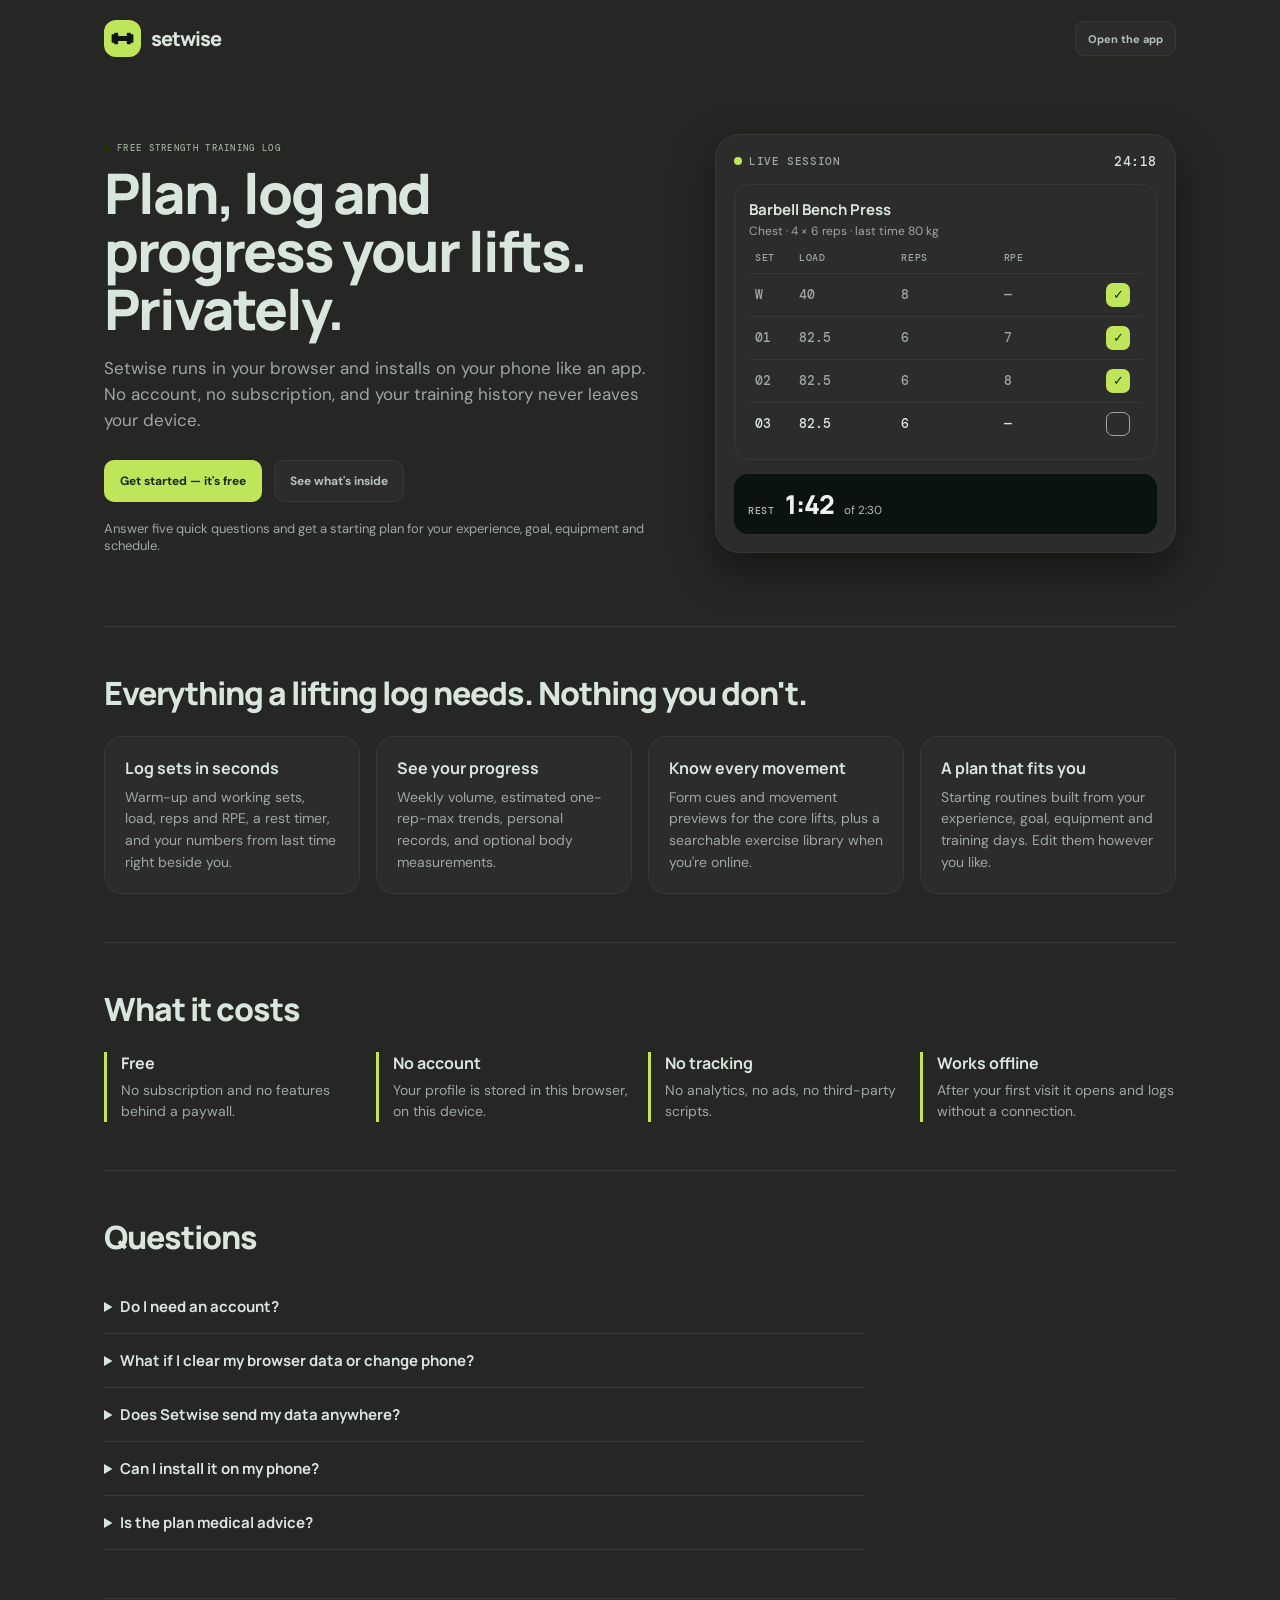
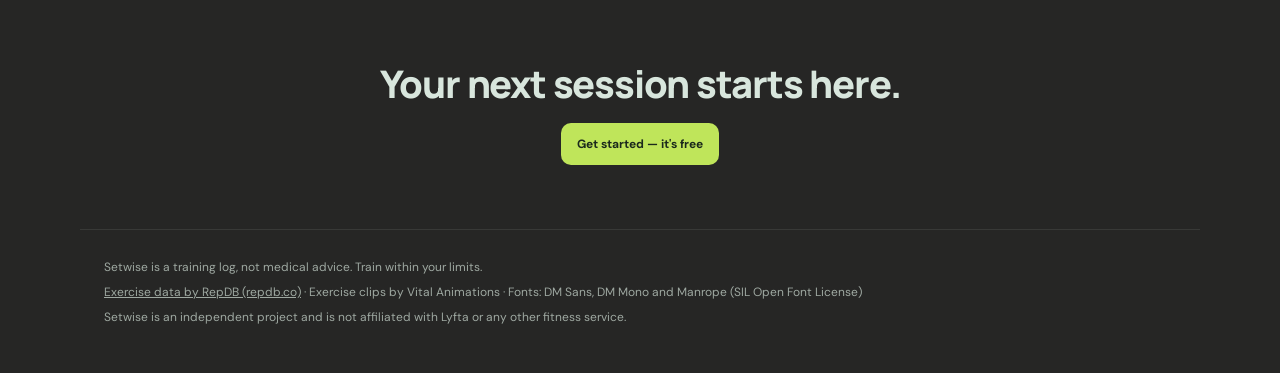
==== commit ff55f465: "Add a landing page, first-run setup and a third experience level The app moves to app.html and the r" ====
--- a/index.html
+++ b/index.html
@@ -6,59 +6,113 @@
   <meta name="theme-color" content="#0e1310" media="(prefers-color-scheme: dark)">
   <meta name="theme-color" content="#eff1ed" media="(prefers-color-scheme: light)">
   <meta name="theme-color" content="#0e1310">
-  <meta name="description" content="A private, no-subscription strength training log. Plan sessions, track your lifts, and see your progress.">
-  <title>Setwise — your training log</title>
+  <meta name="description" content="Setwise is a free strength training log that runs in your browser and installs on your phone. Plan routines, log sets, track progress. No account, and your training data never leaves your device.">
+  <title>Setwise — a free, private strength training log</title>
   <link rel="icon" href="./icon.svg" type="image/svg+xml">
   <link rel="manifest" href="./manifest.webmanifest">
-  <script>/* Apply the saved theme before first paint so a light-theme user does not
-     see a dark flash. Mirrors applyTheme() in app.js; dark is the default. */
-    try{var k=/[?&]demo=1(&|$)/.test(location.search)?"setwise-demo-v1":"setwise-personal-v1";
-      var d=JSON.parse(localStorage.getItem(k)||"{}");
-      document.documentElement.setAttribute("data-theme",(d.preferences&&d.preferences.theme)==="light"?"light":"dark");
+  <script>/* Returning users skip the landing page. Runs before first paint, so there is no flash.
+     Anyone with stored Setwise data (including installed apps still launching the old
+     start URL "./") goes straight into the app, keeping any #view in the URL.
+     ?landing=1 shows this page anyway, e.g. from "About Setwise" in the app's settings. */
+    try{
+      var d=localStorage.getItem("setwise-personal-v1");
+      if(d!==null&&!/[?&]landing=1(&|$)/.test(location.search)){location.replace("./app.html"+location.hash);}
+      var p=JSON.parse(d||"{}");
+      document.documentElement.setAttribute("data-theme",(p.preferences&&p.preferences.theme)==="light"?"light":"dark");
     }catch(e){document.documentElement.setAttribute("data-theme","dark");}</script>
   <link rel="stylesheet" href="./styles.css">
+  <link rel="stylesheet" href="./landing.css">
 </head>
-<body>
-  <div class="app-shell">
-    <aside class="sidebar" aria-label="Main navigation">
-      <a class="brand" href="#overview" aria-label="Setwise home">
-        <span class="brand-mark"><svg viewBox="0 0 32 32" aria-hidden="true"><path d="M7 10h3v12H7zM22 10h3v12h-3zM10 14h12v4H10zM4 12h3v8H4zM25 12h3v8h-3z" fill="currentColor"/></svg></span>
-        <span class="brand-copy"><strong>setwise</strong><small>YOUR TRAINING LOG</small></span>
-      </a>
-      <div class="sidebar-label">WORKSPACE</div>
-      <nav class="primary-nav">
-        <button class="nav-link active" data-view="overview"><span class="nav-icon" data-icon="overview"></span><span>Overview</span></button>
-        <button class="nav-link" data-view="train"><span class="nav-icon" data-icon="train"></span><span>Train</span><span class="nav-pulse" id="active-pulse"></span></button>
-        <button class="nav-link" data-view="routines"><span class="nav-icon" data-icon="routines"></span><span>Routines</span></button>
-        <button class="nav-link" data-view="exercises"><span class="nav-icon" data-icon="exercises"></span><span>Exercises</span><span class="nav-count" id="exercise-count">0</span></button>
-        <button class="nav-link" data-view="progress"><span class="nav-icon" data-icon="progress"></span><span>Progress</span></button>
-        <button class="nav-link" data-view="body"><span class="nav-icon" data-icon="body"></span><span>Body metrics</span></button>
-        <button class="nav-link" data-view="tools"><span class="nav-icon" data-icon="tools"></span><span>Calculators</span></button>
-      </nav>
-      <div class="sidebar-bottom">
-        <div class="privacy-card"><span class="privacy-icon" data-icon="shield"></span><div><strong>Your data stays yours</strong><small>Saved privately on this device</small></div></div>
-        <button class="nav-link settings-link" data-view="settings"><span class="nav-icon" data-icon="settings"></span><span>Settings & backup</span></button>
-        <div class="profile-row"><div class="avatar">S</div><div class="profile-copy"><strong>My training</strong><small id="profile-units">Metric · kg</small></div><button class="icon-button profile-settings" data-view="settings" aria-label="Settings" title="Settings"><span data-icon="more"></span></button></div>
+<body class="landing">
+  <header class="lp-header">
+    <a class="lp-brand" href="./" aria-label="Setwise home">
+      <span class="brand-mark" aria-hidden="true"><svg viewBox="0 0 32 32"><path d="M7 10h3v12H7zM22 10h3v12h-3zM10 14h12v4H10zM4 12h3v8H4zM25 12h3v8h-3z" fill="currentColor"/></svg></span>
+      <strong>setwise</strong>
+    </a>
+    <a class="button button-secondary button-small" href="./app.html">Open the app</a>
+  </header>
+
+  <main>
+    <section class="lp-hero">
+      <div class="lp-hero-copy">
+        <p class="eyebrow"><i class="dot"></i>FREE STRENGTH TRAINING LOG</p>
+        <h1>Plan, log and progress your lifts. Privately.</h1>
+        <p class="lp-lead">Setwise runs in your browser and installs on your phone like an app. No account, no subscription, and your training history never leaves your device.</p>
+        <div class="lp-cta">
+          <a class="button button-primary" href="./app.html">Get started — it's free</a>
+          <a class="button button-secondary" href="#features">See what's inside</a>
+        </div>
+        <p class="lp-note">Answer five quick questions and get a starting plan for your experience, goal, equipment and schedule.</p>
       </div>
-    </aside>
 
-    <main class="main-area">
-      <header class="topbar">
-        <div class="mobile-brand"><span class="brand-mark"><svg viewBox="0 0 32 32" aria-hidden="true"><path d="M7 10h3v12H7zM22 10h3v12h-3zM10 14h12v4H10zM4 12h3v8H4zM25 12h3v8h-3z" fill="currentColor"/></svg></span><strong>setwise</strong></div>
-        <div class="breadcrumbs"><span class="crumb-root">Workspace</span><span class="crumb-slash">/</span><strong id="page-heading">Overview</strong></div>
-        <div class="top-actions"><span class="save-indicator"><i></i> Saved locally</span><button class="top-action-icon" data-view="settings" aria-label="Settings" title="Settings"><span data-icon="settings"></span></button><button class="button button-primary button-small" data-action="start-empty"><span data-icon="plus"></span> Start workout</button></div>
-      </header>
-      <div class="content-wrap"><div id="app-content" aria-live="polite"></div><footer class="footer"><span>SETWISE · BUILT FOR YOUR NEXT REP</span><span><a href="https://repdb.co" target="_blank" rel="noopener noreferrer">Exercise data by RepDB (repdb.co)</a> <b>·</b> <a href="https://vitalanimations.com/free-pack" target="_blank" rel="noopener noreferrer">Exercise clips by Vital Animations</a> <b>·</b> Private training log <b>·</b> Free to use · Optional support, never a paywall</span></footer></div>
-    </main>
-  </div>
-  <div id="mobile-dock" class="mobile-dock" aria-label="Mobile navigation"></div>
-  <div id="modal-root"></div>
-  <div id="toast-root" class="toast-root" aria-live="polite"></div>
-  <script src="./bundled-guides.js" defer></script>
-  <script src="./exercise-guide.js" defer></script>
-  <script src="./app.js" defer></script>
+      <!-- Product visual: plain HTML and CSS, deliberately no third-party imagery. -->
+      <div class="lp-mock" aria-hidden="true">
+        <div class="lp-mock-head">
+          <span class="lp-live"><i></i>Live session</span><span class="lp-clock">24:18</span>
+        </div>
+        <div class="lp-mock-card">
+          <div class="lp-mock-title"><strong>Barbell Bench Press</strong><small>Chest · 4 × 6 reps · last time 80 kg</small></div>
+          <div class="lp-mock-row lp-mock-labels"><span>SET</span><span>LOAD</span><span>REPS</span><span>RPE</span><span></span></div>
+          <div class="lp-mock-row is-done"><span>W</span><span>40</span><span>8</span><span>—</span><span class="lp-tick">✓</span></div>
+          <div class="lp-mock-row is-done"><span>01</span><span>82.5</span><span>6</span><span>7</span><span class="lp-tick">✓</span></div>
+          <div class="lp-mock-row is-done"><span>02</span><span>82.5</span><span>6</span><span>8</span><span class="lp-tick">✓</span></div>
+          <div class="lp-mock-row"><span>03</span><span>82.5</span><span>6</span><span>—</span><span class="lp-box"></span></div>
+        </div>
+        <div class="lp-mock-rest"><span>Rest</span><strong>1:42</strong><small>of 2:30</small></div>
+      </div>
+    </section>
+
+    <section class="lp-features" id="features" aria-labelledby="features-title">
+      <h2 id="features-title" class="lp-section-title">Everything a lifting log needs. Nothing you don't.</h2>
+      <div class="lp-grid">
+        <article class="lp-feature">
+          <h3>Log sets in seconds</h3>
+          <p>Warm-up and working sets, load, reps and RPE, a rest timer, and your numbers from last time right beside you.</p>
+        </article>
+        <article class="lp-feature">
+          <h3>See your progress</h3>
+          <p>Weekly volume, estimated one-rep-max trends, personal records, and optional body measurements.</p>
+        </article>
+        <article class="lp-feature">
+          <h3>Know every movement</h3>
+          <p>Form cues and movement previews for the core lifts, plus a searchable exercise library when you're online.</p>
+        </article>
+        <article class="lp-feature">
+          <h3>A plan that fits you</h3>
+          <p>Starting routines built from your experience, goal, equipment and training days. Edit them however you like.</p>
+        </article>
+      </div>
+    </section>
+
+    <section class="lp-cost" aria-labelledby="cost-title">
+      <h2 id="cost-title" class="lp-section-title">What it costs</h2>
+      <ul class="lp-cost-list">
+        <li><strong>Free</strong><span>No subscription and no features behind a paywall.</span></li>
+        <li><strong>No account</strong><span>Your profile is stored in this browser, on this device.</span></li>
+        <li><strong>No tracking</strong><span>No analytics, no ads, no third-party scripts.</span></li>
+        <li><strong>Works offline</strong><span>After your first visit it opens and logs without a connection.</span></li>
+      </ul>
+    </section>
+
+    <section class="lp-faq" aria-labelledby="faq-title">
+      <h2 id="faq-title" class="lp-section-title">Questions</h2>
+      <details><summary>Do I need an account?</summary><p>No. Your profile, routines and history are saved in your browser on this device. There is no sign-up, email or password.</p></details>
+      <details><summary>What if I clear my browser data or change phone?</summary><p>Because your data lives only on your device, clearing this site's data deletes it. Use <em>Settings &amp; backup → Export</em> in the app to save a copy, and import it on your new device.</p></details>
+      <details><summary>Does Setwise send my data anywhere?</summary><p>Your training data is never uploaded. When you're online, the app downloads exercise illustrations from the RepDB catalog hosted on GitHub; those requests contain none of your training data, but like any web request they reach GitHub's servers.</p></details>
+      <details><summary>Can I install it on my phone?</summary><p>Yes. In Chrome or Samsung Internet, open the app and choose <em>Install app</em> or <em>Add to Home screen</em>. On iPhone or iPad, use Safari's Share menu and choose <em>Add to Home Screen</em>.</p></details>
+      <details><summary>Is the plan medical advice?</summary><p>No. Setwise suggests starting templates. If you have an injury or a health condition, check with a qualified professional before you start, and stop any movement that causes pain.</p></details>
+    </section>
+
+    <section class="lp-final">
+      <h2>Your next session starts here.</h2>
+      <a class="button button-primary" href="./app.html">Get started — it's free</a>
+    </section>
+  </main>
+
+  <footer class="lp-footer">
+    <p>Setwise is a training log, not medical advice. Train within your limits.</p>
+    <p><a href="https://repdb.co" rel="nofollow">Exercise data by RepDB (repdb.co)</a> · Exercise clips by Vital Animations · Fonts: DM Sans, DM Mono and Manrope (SIL Open Font License)</p>
+    <p>Setwise is an independent project and is not affiliated with Lyfta or any other fitness service.</p>
+  </footer>
 </body>
 </html>
-
-
-
--- a/styles.css
+++ b/styles.css
@@ -1,3 +1,9 @@
+/* Self-hosted webfonts (SIL Open Font License, texts in assets/fonts/). Same-origin, so
+   no visitor IP reaches a font CDN, and precached by sw.js so they work offline. */
+@font-face{font-family:'DM Sans';src:url('./assets/fonts/dm-sans-var.woff2') format('woff2');font-weight:100 1000;font-style:normal;font-display:swap}
+@font-face{font-family:Manrope;src:url('./assets/fonts/manrope-var.woff2') format('woff2');font-weight:200 800;font-style:normal;font-display:swap}
+@font-face{font-family:'DM Mono';src:url('./assets/fonts/dm-mono-400.woff2') format('woff2');font-weight:400;font-style:normal;font-display:swap}
+@font-face{font-family:'DM Mono';src:url('./assets/fonts/dm-mono-500.woff2') format('woff2');font-weight:500;font-style:normal;font-display:swap}
 /* Colour tokens, generated from the stylesheet's own palette.
    Each colour is tokenised PER ROLE (s=surface, t=text, b=border) because the same
    light grey can be a page background in one rule and text on a dark card in another;
@@ -16,31 +22,14 @@
 @media(max-width:680px){body{padding-bottom:70px}.sidebar{display:none}.main-area{margin:0}.topbar{height:59px;padding:0 15px}.breadcrumbs{display:none}.mobile-brand{display:flex;align-items:center;gap:8px}.mobile-brand .brand-mark{width:30px;height:30px;border-radius:9px}.mobile-brand .brand-mark svg{width:22px;height:22px}.mobile-brand strong{font-size:18px}.top-actions{gap:7px}.save-indicator{display:none}.top-action-icon{display:grid}.top-actions .button{min-height:33px;padding:0 10px;font-size:10px}.content-wrap{padding:21px 14px 15px}.page-intro{align-items:flex-start;margin-bottom:17px}.page-intro h1{font-size:23px}.page-intro p{max-width:290px;font-size:10px;line-height:1.5}.page-intro .button{min-height:36px;padding:0 10px;font-size:10px}.overview-hero{grid-template-columns:1fr;gap:10px;margin-bottom:10px}.hero-card{min-height:207px;padding:22px 20px}.hero-card h2{max-width:260px;font-size:24px}.hero-card p{max-width:265px;font-size:10px}.hero-orbit{right:13px;top:48px;width:86px;height:86px;opacity:.38}.hero-orbit svg{width:35px;height:35px}.week-card{min-height:124px;padding:15px 17px}.week-big{font-size:35px}.week-mark{margin-top:9px}.metric-grid{gap:8px;margin-bottom:10px}.metric-card{min-height:94px;padding:13px}.metric-card .metric-label{font-size:9px}.metric-card .metric-icon{width:23px;height:23px}.metric-value{font-size:20px}.metric-sub{font-size:8px}.dashboard-grid{grid-template-columns:1fr;gap:10px}.panel-head{padding:15px 15px 12px}.chart-svg{height:158px}.routine-list{padding:0 11px 12px}.routine-quick{padding:9px}.routine-visual{width:35px;height:35px}.recent-panel{margin-top:10px}.session-list{padding:0 13px 7px}.session-row{grid-template-columns:34px minmax(0,1fr) auto;gap:9px}.session-date{width:33px;height:35px}.session-stat{font-size:9px}.session-stat:last-of-type{display:none}.session-chevron{display:none}.footer{padding-top:20px;flex-direction:column;gap:6px;font-size:7px}.mobile-dock{position:fixed;z-index:25;inset:auto 0 0;display:flex;justify-content:space-around;gap:2px;padding:8px 5px max(8px,env(safe-area-inset-bottom));border-top:1px solid var(--b25);background:var(--sa48);backdrop-filter:blur(14px)}.dock-link{display:grid;justify-items:center;gap:4px;flex:1;padding:3px 0;border:0;background:transparent;color:var(--t79);font-size:8px;font-weight:600}.dock-link svg{width:19px;height:19px}.dock-link.active{color:var(--t95)}.section-toolbar{gap:7px}.search-box{min-width:100%;max-width:none;order:-1}.filter-select{flex:1;min-width:0;height:35px}.section-toolbar>.button{min-height:35px}.toolbar-spacer{display:none}.card-grid,.exercise-grid{grid-template-columns:1fr}.routine-card{min-height:190px}.history-row{grid-template-columns:36px minmax(0,1fr) auto;gap:9px;padding:12px}.date-block{width:35px;height:38px}.history-numbers{gap:9px}.history-numbers div{font-size:9px}.history-numbers div:nth-child(2){display:none}.status-pill{font-size:8px}.metric-wide,.metric-side{grid-column:span 1}.body-entry-form{grid-template-columns:repeat(2,minmax(0,1fr));padding:12px}.body-entry-form .field:first-child{grid-column:span 2}.body-entry-form .button{width:100%}.tool-grid,.settings-grid{grid-template-columns:1fr}.tool-card{padding:15px}.tool-card .tool-form{grid-template-columns:repeat(2,minmax(0,1fr))}.active-banner{padding:12px}.active-banner h2{font-size:13px}.workout-clock{font-size:11px}.trainer-side{grid-template-columns:1fr}.trainer-side .trainer-side-card:last-child{grid-column:span 1}.set-input{width:58px;height:29px}.set-table th{font-size:7px}.trainer-exercise-head{padding:12px}.set-table td{padding:5px 3px}.set-footer{padding:7px 10px 10px}.toast-root{left:12px;right:12px;bottom:82px}.toast{min-width:0}.modal-backdrop{padding:9px}.modal{max-height:94vh}.modal-body{padding:15px}.modal-head,.modal-footer{padding-left:15px;padding-right:15px}.routine-edit-row{grid-template-columns:minmax(0,1fr) 54px 60px 27px;gap:4px}.routine-edit-row select,.routine-edit-row input{height:32px;padding:0 5px;font-size:8px}}
 @media(prefers-reduced-motion:reduce){*,*::before,*::after{animation-duration:.01ms!important;animation-iteration-count:1!important;scroll-behavior:auto!important;transition-duration:.01ms!important}}
 .body-entry-form .full{grid-column:1/-1}
-.movement-guide{margin:15px 0 12px;padding:14px;border:1px solid var(--b26);border-radius:14px;background:var(--s49)}.movement-guide-head{display:flex;align-items:center;justify-content:space-between;gap:10px;margin-bottom:10px}.movement-guide-head>div{display:grid;gap:5px}.movement-guide-head .eyebrow{font-size:8px}.movement-guide-head strong{font:700 12px Manrope,sans-serif}.demo-badge{padding:5px 7px;border:1px solid var(--b27);border-radius:6px;background:var(--s36);color:var(--t96);font:500 7px 'DM Mono',monospace;letter-spacing:.45px}.movement-scene{overflow:hidden;border-radius:11px;background:var(--s50)}.demo-disclaimer{margin:5px 0 10px;color:var(--t97);font-size:8px;line-height:1.45}.form-steps{display:grid;gap:7px;margin:0;padding:0;list-style:none}.form-steps li{display:flex;align-items:flex-start;gap:8px}.form-steps li>span{display:grid;place-items:center;flex:none;width:17px;height:17px;border-radius:6px;background:var(--s24);color:var(--t98);font:500 8px 'DM Mono',monospace}.form-steps p{margin:1px 0 0;color:var(--t99);font-size:9px;line-height:1.45}.trainer-exercise-head .small-icon-button{flex:none}.trainer-exercise-head .exercise-card-main{flex:1}.exercise-card .howto-button{flex:none;min-height:29px;padding:0 8px;white-space:nowrap;font-size:9px}.trainer-exercise-head .howto-button{flex:none;min-height:29px;padding:0 8px;white-space:nowrap;font-size:9px}.exercise-card .howto-button:focus-visible,.trainer-exercise-head .howto-button:focus-visible{outline:2px solid var(--b28);outline-offset:2px}
+.movement-guide{margin:15px 0 12px;padding:14px;border:1px solid var(--b26);border-radius:14px;background:var(--s49)}.movement-guide-head{display:flex;align-items:center;justify-content:space-between;gap:10px;margin-bottom:10px}.movement-guide-head>div{display:grid;gap:5px}.movement-guide-head .eyebrow{font-size:8px}.movement-guide-head strong{font:700 12px Manrope,sans-serif}.demo-badge{padding:5px 7px;border:1px solid var(--b27);border-radius:6px;background:var(--s36);color:var(--t96);font:500 7px 'DM Mono',monospace;letter-spacing:.45px}.demo-disclaimer{margin:5px 0 10px;color:var(--t97);font-size:8px;line-height:1.45}.form-steps{display:grid;gap:7px;margin:0;padding:0;list-style:none}.form-steps li{display:flex;align-items:flex-start;gap:8px}.form-steps li>span{display:grid;place-items:center;flex:none;width:17px;height:17px;border-radius:6px;background:var(--s24);color:var(--t98);font:500 8px 'DM Mono',monospace}.form-steps p{margin:1px 0 0;color:var(--t99);font-size:9px;line-height:1.45}.trainer-exercise-head .small-icon-button{flex:none}.trainer-exercise-head .exercise-card-main{flex:1}.exercise-card .howto-button{flex:none;min-height:29px;padding:0 8px;white-space:nowrap;font-size:9px}.trainer-exercise-head .howto-button{flex:none;min-height:29px;padding:0 8px;white-space:nowrap;font-size:9px}.exercise-card .howto-button:focus-visible,.trainer-exercise-head .howto-button:focus-visible{outline:2px solid var(--b28);outline-offset:2px}
 
 
 
 .trainer-exercise .movement-guide-inline+.set-table{border-top:0}
-
-
-/* Licensed RepDB movement references replace the homemade stick-figure previews. */
-.movement-scene-pair{position:relative;display:flex;align-items:center;justify-content:center;gap:10px;min-height:198px;padding:10px 22px;background:radial-gradient(ellipse at center,var(--s13) 0,var(--s50) 100%);border:1px solid var(--b29)}
-.movement-position{display:grid;grid-template-rows:minmax(0,1fr) auto;justify-items:center;align-items:center;flex:1 1 0;min-width:0;height:178px;margin:0}
-.movement-position img{display:block;width:100%;height:155px;object-fit:contain}
-.movement-position figcaption{padding-top:5px;color:var(--t100);font:500 8px 'DM Mono',monospace;letter-spacing:.8px;text-transform:uppercase}
-.movement-position-arrow{flex:none;color:var(--t101);font-size:19px;font-weight:500}
-.movement-position-single{max-width:220px}
-.movement-position-single img{height:165px}
-.movement-scene-loading,.movement-scene-empty{display:flex;align-items:center;justify-content:center;gap:9px;min-height:198px;padding:18px;border:1px solid var(--b29);border-radius:11px;background:linear-gradient(135deg,var(--s51),var(--s52));color:var(--t102);font-size:10px;line-height:1.5;text-align:center}
-.movement-scene-empty{color:var(--t103)}
 .visual-loading-dot{width:8px;height:8px;border-radius:50%;background:var(--s53);box-shadow:0 0 0 5px rgba(163,191,100,.12);animation:visual-pulse 1.4s ease-in-out infinite}
 .scene-empty-mark{display:grid;place-items:center;width:26px;height:26px;flex:none;border-radius:8px;background:var(--s54);color:var(--t104);font-size:14px}
 @keyframes visual-pulse{50%{opacity:.45;transform:scale(.85)}}
-.movement-guide-inline .movement-scene-pair{min-height:164px;padding:8px 16px}
-.movement-guide-inline .movement-position{height:146px}
-.movement-guide-inline .movement-position img{height:122px}
-.movement-guide-inline .movement-position-single img{height:132px}
-.movement-guide-inline .movement-scene-loading,.movement-guide-inline .movement-scene-empty{min-height:164px}
 .movement-guide-inline{grid-template-columns:minmax(190px,.95fr) minmax(220px,1.05fr);grid-template-rows:auto auto auto;gap:0 16px}
 .movement-guide-inline .movement-guide-head{grid-column:1/-1;grid-row:1}
 .movement-guide-inline .movement-scene{grid-column:1;grid-row:2 / span 2;align-self:start}
@@ -49,55 +38,16 @@
 .movement-guide-inline .movement-guide-head strong{font-size:11px}
 .movement-guide-inline .form-steps li{gap:7px}
 .movement-guide-inline .form-steps p{font-size:9px}
-@media(max-width:760px){
-  .trainer-exercise .movement-guide-inline{grid-template-columns:1fr;grid-template-rows:auto;gap:0;padding:11px 12px}
-  .movement-guide-inline .movement-guide-head,.movement-guide-inline .movement-scene,.movement-guide-inline .demo-disclaimer,.movement-guide-inline .form-steps{grid-column:1;grid-row:auto}
-  .movement-guide-inline .movement-scene{margin-bottom:6px}
-  .movement-guide-inline .movement-scene-pair{min-height:180px}
-  .movement-guide-inline .movement-position{height:158px}
-  .movement-guide-inline .movement-position img{height:134px}
-  .movement-guide-inline .movement-scene-loading,.movement-guide-inline .movement-scene-empty{min-height:180px}
-  .movement-guide-inline .demo-disclaimer{margin:6px 0 9px}
-}
-@media(max-width:420px){
-  .movement-scene-pair{gap:5px;padding:8px}
-  .movement-position{height:150px}
-  .movement-position img{height:127px}
-  .movement-position-arrow{font-size:15px}
-}
+@media(max-width:760px){.trainer-exercise .movement-guide-inline{grid-template-columns:1fr;grid-template-rows:auto;gap:0;padding:11px 12px}.movement-guide-inline .movement-guide-head,.movement-guide-inline .movement-scene,.movement-guide-inline .demo-disclaimer,.movement-guide-inline .form-steps{grid-column:1;grid-row:auto}.movement-guide-inline .movement-scene{margin-bottom:6px}.movement-guide-inline .demo-disclaimer{margin:6px 0 9px}}
 
 .footer a{color:var(--t34);text-decoration:none}.footer a:hover{text-decoration:underline;text-underline-offset:2px}
-.movement-scene-video{display:flex;align-items:center;justify-content:center;min-height:198px;background:var(--s55)}
-.movement-scene-video video{display:block;width:184px;height:184px;max-width:100%;object-fit:contain;background:var(--s55)}
-.movement-guide-inline .movement-scene-video{min-height:164px}
-.movement-guide-inline .movement-scene-video video{width:150px;height:150px}
-@media(max-width:760px){.movement-guide-inline .movement-scene-video{min-height:180px}.movement-guide-inline .movement-scene-video video{width:166px;height:166px}}
 .footer a{color:var(--t34);text-decoration:none}.footer a:hover{text-decoration:underline;text-underline-offset:2px}
-
-/* Blend RepDB start/peak poses into a small repeating movement cue. */
-.movement-scene-motion{display:grid;place-items:center;min-height:220px;padding:9px 14px 12px;border:1px solid var(--b29);background:radial-gradient(ellipse at center,var(--s13) 0,var(--s50) 100%)}
-.movement-motion-stage{position:relative;width:min(100%,230px);height:196px;margin:auto;overflow:hidden}
-.motion-frame{position:absolute;inset:0 0 23px;width:100%;height:calc(100% - 23px);object-fit:contain;animation:motion-pose-start 2.4s ease-in-out infinite}
-.motion-frame-peak{animation-name:motion-pose-peak}
-.motion-state{position:absolute;bottom:2px;left:0;padding:4px 7px;border:1px solid var(--b30);border-radius:6px;background:var(--sa56);color:var(--t105);font:500 8px 'DM Mono',monospace;letter-spacing:.7px;animation:motion-pose-start 2.4s ease-in-out infinite}
-.motion-state-peak{animation-name:motion-pose-peak}
-.motion-toggle{position:absolute;right:0;bottom:0;min-width:49px;height:24px;padding:0 8px;border:1px solid var(--b31);border-radius:7px;background:var(--sa57);color:var(--t106);font-size:9px;font-weight:600}
-.motion-toggle:hover{background:var(--s58)}
-.motion-cycle-track{width:min(100%,230px);height:3px;margin:2px auto 0;overflow:hidden;border-radius:4px;background:var(--s59)}
 .motion-cycle-track span{display:block;width:100%;height:100%;transform:scaleX(0);transform-origin:left;border-radius:inherit;background:var(--s60);animation:motion-cycle-progress 2.4s ease-in-out infinite}
 .movement-scene-motion.is-paused .motion-frame,.movement-scene-motion.is-paused .motion-state,.movement-scene-motion.is-paused .motion-cycle-track span{animation-play-state:paused}
 @keyframes motion-pose-start{0%,35%,100%{opacity:1}50%,85%{opacity:0}}
 @keyframes motion-pose-peak{0%,35%,100%{opacity:0}50%,85%{opacity:1}}
 @keyframes motion-cycle-progress{0%,100%{transform:scaleX(0)}50%{transform:scaleX(1)}}
-.movement-guide-inline .movement-scene-motion{min-height:164px;padding:5px 12px 8px}
-.movement-guide-inline .movement-motion-stage{width:min(100%,190px);height:142px}
-.movement-guide-inline .motion-frame{inset:0 0 22px;height:calc(100% - 22px)}
-.movement-guide-inline .motion-cycle-track{width:min(100%,190px)}
-@media(max-width:760px){.movement-guide-inline .movement-scene-motion{min-height:180px;padding:7px 12px 10px}.movement-guide-inline .movement-motion-stage{height:155px}.movement-guide-inline .motion-cycle-track{width:min(100%,210px)}}
-@media(max-width:420px){.movement-scene-motion{min-height:184px;padding:7px 9px 9px}.movement-motion-stage{height:158px}}
-@media(prefers-reduced-motion:reduce){
-  .movement-scene-motion:not(.is-paused) .motion-frame,.movement-scene-motion:not(.is-paused) .motion-state,.movement-scene-motion:not(.is-paused) .motion-cycle-track span{animation-duration:2.4s!important;animation-iteration-count:infinite!important}
-}
+@media(prefers-reduced-motion:reduce){.movement-scene-motion:not(.is-paused) .motion-frame,.movement-scene-motion:not(.is-paused) .motion-state,.movement-scene-motion:not(.is-paused) .motion-cycle-track span{animation-duration:2.4s!important;animation-iteration-count:infinite!important}}
 .demo-model-row>div:first-child{flex:1;min-width:0}
 .demo-model-toggle{flex:none}
 @media(max-width:680px){.demo-model-row{align-items:flex-start;flex-direction:column;gap:9px}.demo-model-toggle{align-self:flex-start}}
@@ -110,3 +60,81 @@
 @media(max-width:680px){.set-table th{padding:8px 2px;font-size:7px}.set-table td{padding:5px 2px}.set-table th:first-child,.set-table td:first-child{width:13%}.set-table th:nth-child(2),.set-table td:nth-child(2){width:27%}.set-table th:nth-child(3),.set-table td:nth-child(3){width:20%}.set-table th:nth-child(4),.set-table td:nth-child(4){width:20%}.set-table th:last-child,.set-table td:last-child{width:20%}.set-input{width:100%;min-width:0;padding:0 3px}.set-done{width:32px;height:32px}.trainer-actions{gap:5px}.trainer-actions button{padding:0 7px;font-size:9px}.support-panel{padding:13px}.support-action{align-items:flex-start;flex-direction:column}}
 
 #install-app-button[hidden]{display:none!important}.install-panel{padding:17px}.install-status{margin:12px 0 10px;color:var(--t30);font-size:11px;line-height:1.5}.install-actions{display:flex;gap:8px;flex-wrap:wrap}.install-footnote{margin:12px 0 0;color:var(--t111);font-size:10px;line-height:1.55}.install-help-lead{margin:0 0 14px;color:var(--t112);font-size:12px;line-height:1.6}.install-steps{display:grid;gap:13px;padding-left:20px;color:var(--t113);font-size:11px;line-height:1.6}.install-steps li{padding-left:3px}.install-steps strong,.install-steps span{display:block}.install-steps strong{color:var(--t114)}.install-steps span{margin-top:3px}.install-steps em{color:var(--t70);font-style:normal;font-weight:700}
+
+/* ===== Movement stage =====
+   Every movement state - video clip, start/peak pose loop, single hold, loading, empty -
+   renders inside ONE square stage, so exercises present identically and a guide that
+   hydrates after the catalog loads cannot shift the layout. The clips (320x320) and the
+   stills (512x512) are both square, so nothing is cropped or letterboxed.
+   This replaces ~45 scattered rules whose per-variant and per-breakpoint heights
+   (198, 224, 200 and 198px for the four states) were what made the guides jump. */
+:root{--stage-size:230px;--media-stage:#0f1611;--media-edge:#2a352d;--media-text:#a9b6ab;--media-pill-bg:rgba(10,15,12,.82);--media-pill-fg:#eef3ee;--media-pill-edge:rgba(255,255,255,.16)}
+:root[data-theme="light"]{--media-stage:#edf1e9;--media-edge:#c9d3c4;--media-text:#47554b}
+.movement-guide-inline{--stage-size:150px}
+.movement-scene{display:flex;justify-content:center}
+.movement-stage{position:relative;flex:none;width:min(100%,var(--stage-size));aspect-ratio:1/1;overflow:hidden;border:1px solid var(--media-edge);border-radius:14px;background:var(--media-stage)}
+.movement-stage>video,.movement-stage>.stage-image,.movement-stage>.motion-frame{position:absolute;inset:0;display:block;width:100%;height:100%;object-fit:contain}
+.stage-message{position:absolute;inset:0;display:flex;flex-direction:column;align-items:center;justify-content:center;gap:10px;padding:16px;color:var(--media-text);font-size:10px;line-height:1.5;text-align:center}
+.motion-frame{animation:motion-pose-start 2.4s ease-in-out infinite}
+.motion-state,.stage-label{position:absolute;left:8px;bottom:8px;padding:4px 7px;border:1px solid var(--media-pill-edge);border-radius:6px;background:var(--media-pill-bg);color:var(--media-pill-fg);font:500 8px 'DM Mono',monospace;letter-spacing:.7px}
+.motion-state{animation:motion-pose-start 2.4s ease-in-out infinite}
+/* These must come AFTER the .motion-frame / .motion-state rules above: those use the
+   `animation` shorthand, which resets animation-name, and an earlier -peak override of
+   equal specificity would be silently lost (both frames would then fade in step). */
+.motion-frame-peak{animation-name:motion-pose-peak}
+.motion-state-peak{animation-name:motion-pose-peak}
+.motion-toggle{position:absolute;right:8px;bottom:8px;z-index:2;min-width:49px;height:24px;padding:0 8px;border:1px solid var(--media-pill-edge);border-radius:7px;background:var(--media-pill-bg);color:var(--media-pill-fg);font-size:9px;font-weight:600}
+.motion-toggle:hover{background:rgba(10,15,12,.96)}
+.motion-cycle-track{position:absolute;left:0;right:0;bottom:0;height:3px;margin:0;overflow:hidden;background:var(--media-pill-edge)}
+.movement-guide-inline .motion-state,.movement-guide-inline .stage-label{left:6px;bottom:6px;padding:3px 6px;font-size:7px}
+.movement-guide-inline .motion-toggle{right:6px;bottom:6px;min-width:40px;height:21px;padding:0 6px;font-size:8px}
+.demo-badge[hidden]{display:none}
+@media(max-width:760px){.movement-guide-inline{--stage-size:min(100%,200px)}}
+
+/* ===== First-run onboarding =====
+   A full-screen "create your profile" flow, shown once on a genuine first visit. Built
+   from the readable alias tokens and existing components (.button, .field,
+   .unit-toggle) so it follows both themes without adding new colours. */
+#onboarding-root{position:relative;z-index:60}
+.onboarding{position:fixed;inset:0;z-index:60;display:flex;align-items:center;justify-content:center;padding:24px 16px;overflow-y:auto;background:var(--paper)}
+.ob-card{display:flex;flex-direction:column;width:min(100%,520px);padding:22px 24px;border:1px solid var(--line);border-radius:22px;background:var(--surface);box-shadow:var(--shadow)}
+.ob-head{display:flex;align-items:center;gap:14px;margin-bottom:22px}
+.ob-head .brand-mark{flex:none}
+.ob-progress{display:flex;flex:1;gap:6px;margin:0;padding:0;list-style:none}
+.ob-progress li{flex:1;height:4px;border-radius:4px;background:var(--line)}
+.ob-progress li.done,.ob-progress li.current{background:var(--accent)}
+.ob-skip{padding:6px 4px;border:0;background:none;color:var(--muted);font:600 12px 'DM Sans',sans-serif;cursor:pointer}
+.ob-skip:hover{color:var(--ink)}
+.ob-body .eyebrow{margin:0 0 6px}
+.ob-body h2{margin:0;color:var(--ink);font:700 24px/1.2 Manrope,sans-serif;letter-spacing:-.6px}
+.ob-body h2:focus{outline:none}
+.ob-lead{margin:8px 0 20px;color:var(--muted);font-size:13px;line-height:1.5}
+.ob-choices{display:grid;gap:10px}
+.ob-choice{display:flex;flex-direction:column;gap:3px;width:100%;padding:14px 16px;border:1px solid var(--line);border-radius:14px;background:transparent;color:var(--ink);text-align:left;cursor:pointer;transition:border-color .15s,background-color .15s}
+.ob-choice strong{font:700 14px Manrope,sans-serif}
+.ob-choice small{color:var(--muted);font-size:12px;line-height:1.4}
+.ob-choice:hover{border-color:var(--quiet)}
+/* The lime tint lightens the card enough to drop --muted below 4.5:1 in the dark theme. */
+.ob-choice[aria-checked="true"] small{color:var(--ink)}
+.ob-choice[aria-checked="true"]{border-color:var(--accent);background:color-mix(in srgb,var(--accent) 12%,transparent);box-shadow:inset 0 0 0 1px var(--accent)}
+.ob-field{margin-bottom:18px}
+.ob-field input{width:100%}
+.ob-label,.ob-field label{display:block;margin-bottom:8px;color:var(--ink);font-size:12px;font-weight:600}
+/* The app's .field label is 9px, which is too small for a first-run form on a phone. */
+.ob-optional{margin-left:6px;color:var(--muted);font-weight:400}
+.ob-units{display:inline-flex}
+.ob-disclaimer{margin:18px 0 0;padding:12px 14px;border:1px solid var(--line);border-radius:12px;color:var(--muted);font-size:11px;line-height:1.5}
+.ob-foot{display:flex;align-items:center;justify-content:space-between;gap:12px;margin-top:24px}
+.ob-foot .button-primary{justify-content:center;min-width:150px}
+@media(max-width:560px){
+  .onboarding{align-items:stretch;padding:0}
+  .ob-card{width:100%;min-height:100%;padding:20px 18px calc(20px + env(safe-area-inset-bottom));border:0;border-radius:0}
+  .ob-foot{margin-top:auto;padding-top:20px}
+  .ob-body h2{font-size:21px}
+}
+
+/* "More" sheet behind the fifth mobile dock slot. */
+.more-sheet{display:grid;gap:8px}
+.more-link{display:flex;align-items:center;gap:12px;width:100%;padding:14px 16px;border:1px solid var(--line);border-radius:14px;background:transparent;color:var(--ink);font:600 14px 'DM Sans',sans-serif;text-align:left;cursor:pointer}
+.more-link svg{width:20px;height:20px;flex:none}
+.more-link.active{border-color:var(--accent)}
--- a/landing.css
+++ b/landing.css
@@ -0,0 +1,71 @@
+/* Landing page. Loaded after styles.css, so it reuses the app's tokens, self-hosted
+   fonts, buttons and both themes. Only the readable alias tokens are used here. */
+body.landing{margin:0;background:var(--paper);color:var(--ink);font-family:'DM Sans',sans-serif}
+/* :not(.button) matters: a plain `.landing a` outranks .button-primary on specificity and
+   would repaint the dark label on the lime button pale. */
+.landing a:not(.button){color:inherit}
+.landing .button{text-decoration:none}
+.landing main{max-width:1120px;margin:0 auto;padding:0 24px}
+
+.lp-header{display:flex;align-items:center;justify-content:space-between;max-width:1120px;margin:0 auto;padding:20px 24px}
+.lp-brand{display:inline-flex;align-items:center;gap:10px;text-decoration:none}
+.lp-brand strong{font:800 20px Manrope,sans-serif;letter-spacing:-1px}
+
+.lp-hero{display:grid;grid-template-columns:minmax(0,1.1fr) minmax(0,.9fr);gap:48px;align-items:center;padding:56px 0 72px}
+.lp-hero h1{margin:10px 0 16px;font:800 clamp(34px,5vw,56px)/1.04 Manrope,sans-serif;letter-spacing:-2px}
+.lp-lead{max-width:560px;margin:0 0 26px;color:var(--muted);font-size:17px;line-height:1.55}
+.lp-cta{display:flex;flex-wrap:wrap;gap:12px}
+.lp-cta .button,.lp-final .button{text-decoration:none}
+.lp-note{margin:18px 0 0;color:var(--muted);font-size:13px}
+
+/* The product visual: a set logger drawn in HTML/CSS. */
+.lp-mock{padding:18px;border:1px solid var(--line);border-radius:24px;background:var(--surface);box-shadow:var(--shadow)}
+.lp-mock-head{display:flex;align-items:center;justify-content:space-between;margin-bottom:14px;color:var(--muted);font:500 11px 'DM Mono',monospace;letter-spacing:.6px;text-transform:uppercase}
+.lp-live{display:inline-flex;align-items:center;gap:7px}
+.lp-live i{width:8px;height:8px;border-radius:50%;background:var(--accent)}
+.lp-clock{color:var(--ink);font-size:13px}
+.lp-mock-card{padding:14px;border:1px solid var(--line);border-radius:16px}
+.lp-mock-title{display:flex;flex-direction:column;gap:3px;margin-bottom:12px}
+.lp-mock-title strong{font:700 15px Manrope,sans-serif}
+.lp-mock-title small{color:var(--muted);font-size:12px}
+.lp-mock-row{display:grid;grid-template-columns:36px 1fr 1fr 1fr 30px;align-items:center;gap:8px;padding:9px 6px;border-top:1px solid var(--line);font:500 13px 'DM Mono',monospace}
+.lp-mock-labels{border-top:0;padding-top:0;color:var(--muted);font-size:10px;letter-spacing:.6px}
+.lp-mock-row.is-done span:not(.lp-tick){color:var(--muted)}
+.lp-tick{display:grid;place-items:center;width:24px;height:24px;border-radius:7px;background:var(--accent);color:#1b291c;font-size:13px}
+.lp-box{width:24px;height:24px;border:1px solid var(--quiet);border-radius:7px}
+.lp-mock-rest{display:flex;align-items:baseline;gap:10px;margin-top:14px;padding:12px 14px;border-radius:14px;background:var(--nav);color:#eef3ee}
+.lp-mock-rest span{font:500 10px 'DM Mono',monospace;letter-spacing:.6px;text-transform:uppercase;opacity:.75}
+.lp-mock-rest strong{font:800 26px Manrope,sans-serif;letter-spacing:-1px}
+.lp-mock-rest small{opacity:.75}
+
+.lp-section-title{margin:0 0 24px;font:800 clamp(24px,3vw,32px)/1.15 Manrope,sans-serif;letter-spacing:-1px}
+.lp-features,.lp-cost,.lp-faq{padding:48px 0;border-top:1px solid var(--line)}
+.lp-grid{display:grid;grid-template-columns:repeat(4,minmax(0,1fr));gap:16px}
+.lp-feature{padding:20px;border:1px solid var(--line);border-radius:18px;background:var(--surface)}
+.lp-feature h3{margin:0 0 8px;font:700 16px Manrope,sans-serif}
+.lp-feature p{margin:0;color:var(--muted);font-size:14px;line-height:1.55}
+
+.lp-cost-list{display:grid;grid-template-columns:repeat(4,minmax(0,1fr));gap:16px;margin:0;padding:0;list-style:none}
+.lp-cost-list li{display:flex;flex-direction:column;gap:6px;padding-left:14px;border-left:3px solid var(--accent)}
+.lp-cost-list strong{font:700 16px Manrope,sans-serif}
+.lp-cost-list span{color:var(--muted);font-size:14px;line-height:1.5}
+
+.lp-faq details{max-width:760px;padding:16px 0;border-bottom:1px solid var(--line)}
+.lp-faq summary{cursor:pointer;font:700 15px Manrope,sans-serif}
+.lp-faq details p{margin:10px 0 0;color:var(--muted);font-size:14px;line-height:1.6}
+
+.lp-final{display:flex;flex-direction:column;align-items:center;gap:18px;padding:64px 0;border-top:1px solid var(--line);text-align:center}
+.lp-final h2{margin:0;font:800 clamp(26px,4vw,38px)/1.1 Manrope,sans-serif;letter-spacing:-1.2px}
+
+.lp-footer{max-width:1120px;margin:0 auto;padding:28px 24px 40px;border-top:1px solid var(--line);color:var(--muted);font-size:12px;line-height:1.6}
+.lp-footer p{margin:0 0 6px}
+
+@media(max-width:900px){
+  .lp-hero{grid-template-columns:1fr;gap:32px;padding:32px 0 48px}
+  .lp-grid,.lp-cost-list{grid-template-columns:repeat(2,minmax(0,1fr))}
+}
+@media(max-width:560px){
+  .landing main,.lp-header,.lp-footer{padding-left:16px;padding-right:16px}
+  .lp-grid,.lp-cost-list{grid-template-columns:1fr}
+  .lp-cta .button{flex:1 1 100%;justify-content:center}
+}
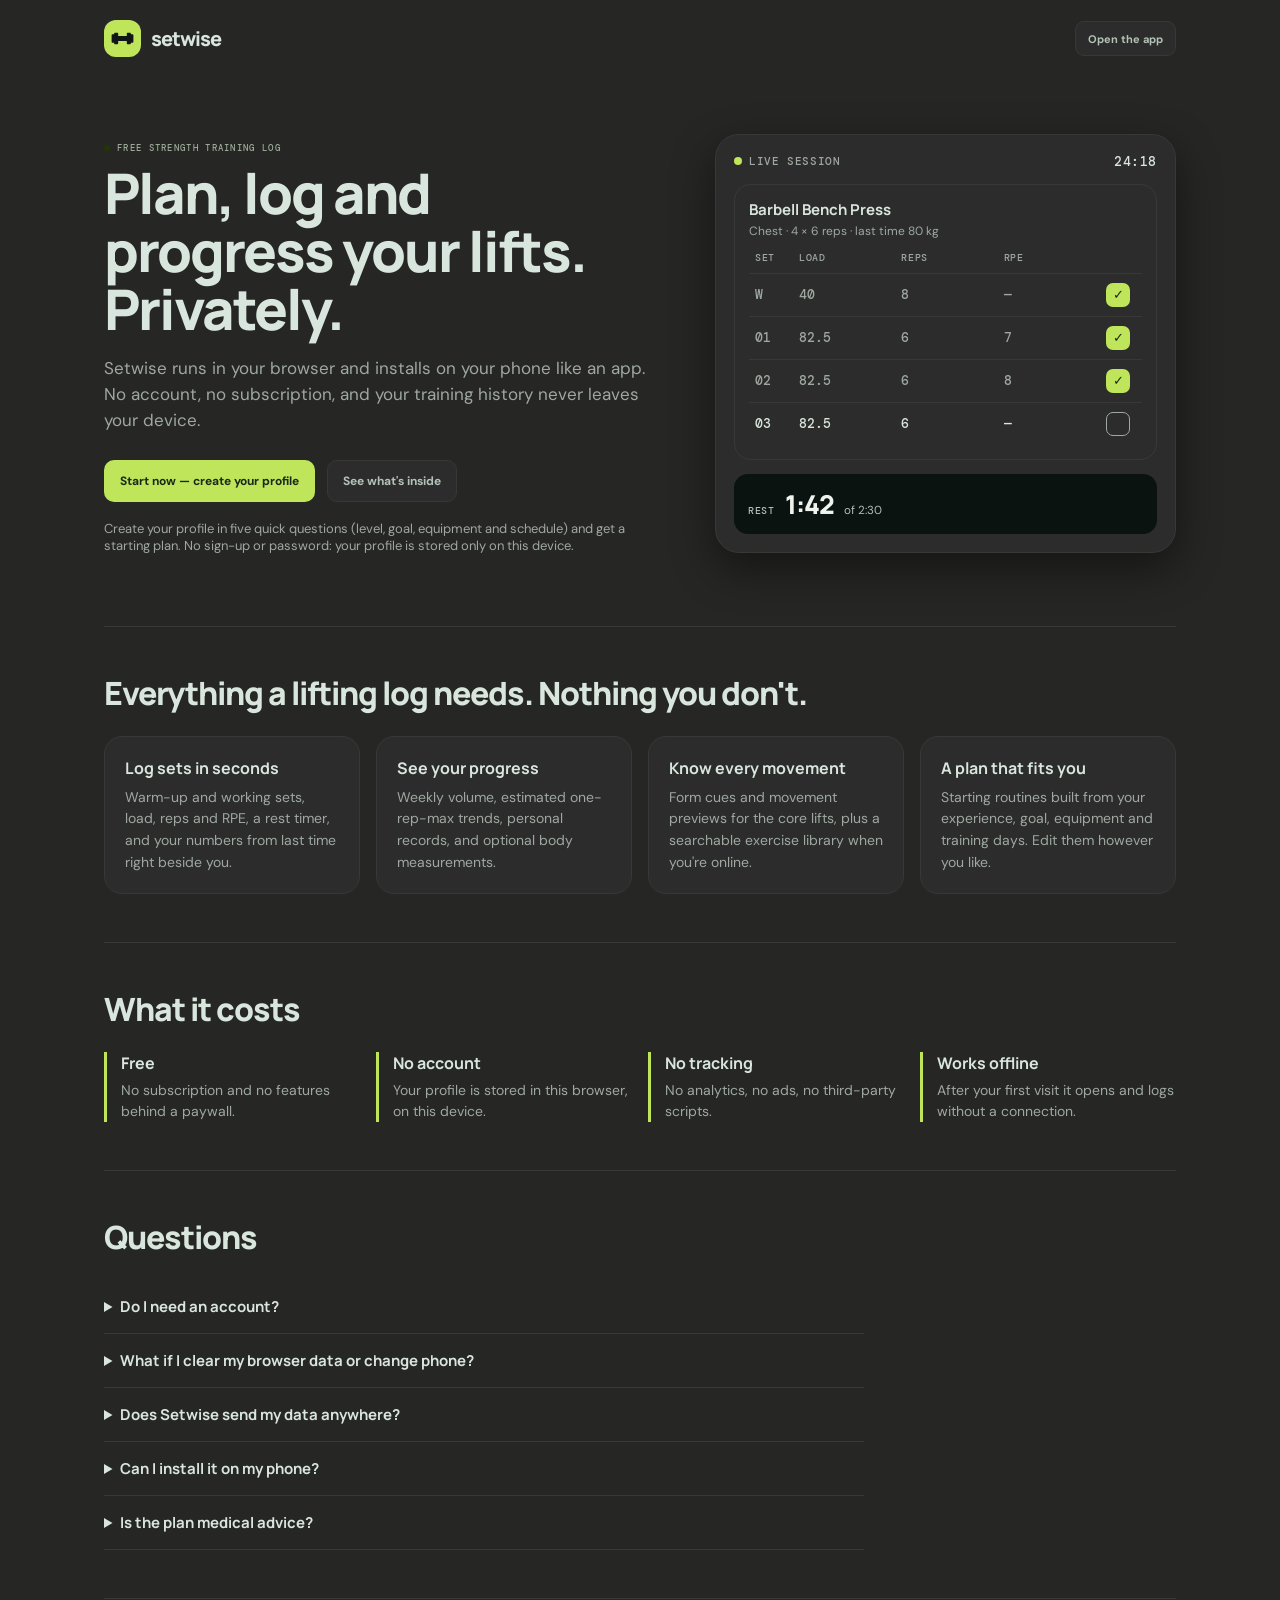
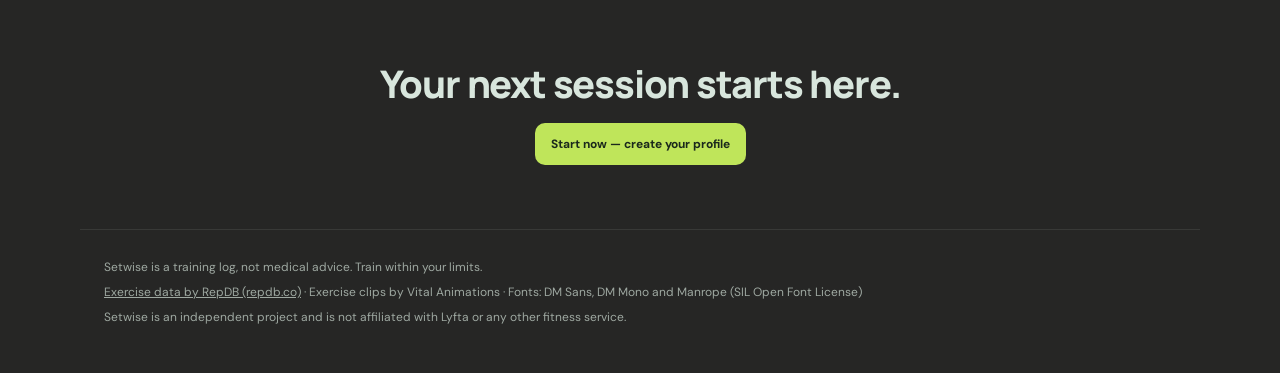
==== commit 19de9820: "Landing page always shows in a browser, with "Start now" to set up a profile Asked for explicitly: a" ====
--- a/index.html
+++ b/index.html
@@ -10,13 +10,15 @@
   <title>Setwise — a free, private strength training log</title>
   <link rel="icon" href="./icon.svg" type="image/svg+xml">
   <link rel="manifest" href="./manifest.webmanifest">
-  <script>/* Returning users skip the landing page. Runs before first paint, so there is no flash.
-     Anyone with stored Setwise data (including installed apps still launching the old
-     start URL "./") goes straight into the app, keeping any #view in the URL.
-     ?landing=1 shows this page anyway, e.g. from "About Setwise" in the app's settings. */
+  <script>/* In a browser this page always shows, so everyone can see it and press Start now.
+     Only the INSTALLED app skips it: older installs still launch the old start URL "./",
+     and opening a marketing page every time you launch an app would be wrong. That case
+     is detected by display-mode (standalone) plus stored data, before first paint.
+     ?landing=1 shows this page even in the installed app (Settings -> Open home page). */
     try{
       var d=localStorage.getItem("setwise-personal-v1");
-      if(d!==null&&!/[?&]landing=1(&|$)/.test(location.search)){location.replace("./app.html"+location.hash);}
+      var installed=(window.matchMedia&&matchMedia("(display-mode: standalone)").matches)||navigator.standalone===true;
+      if(d!==null&&installed&&!/[?&]landing=1(&|$)/.test(location.search)){location.replace("./app.html"+location.hash);}
       var p=JSON.parse(d||"{}");
       document.documentElement.setAttribute("data-theme",(p.preferences&&p.preferences.theme)==="light"?"light":"dark");
     }catch(e){document.documentElement.setAttribute("data-theme","dark");}</script>
@@ -39,10 +41,10 @@
         <h1>Plan, log and progress your lifts. Privately.</h1>
         <p class="lp-lead">Setwise runs in your browser and installs on your phone like an app. No account, no subscription, and your training history never leaves your device.</p>
         <div class="lp-cta">
-          <a class="button button-primary" href="./app.html">Get started — it's free</a>
+          <a class="button button-primary" href="./app.html?setup=1" data-start-now>Start now — create your profile</a>
           <a class="button button-secondary" href="#features">See what's inside</a>
         </div>
-        <p class="lp-note">Answer five quick questions and get a starting plan for your experience, goal, equipment and schedule.</p>
+        <p class="lp-note">Create your profile in five quick questions (level, goal, equipment and schedule) and get a starting plan. No sign-up or password: your profile is stored only on this device.</p>
       </div>
 
       <!-- Product visual: plain HTML and CSS, deliberately no third-party imagery. -->
@@ -105,7 +107,7 @@
 
     <section class="lp-final">
       <h2>Your next session starts here.</h2>
-      <a class="button button-primary" href="./app.html">Get started — it's free</a>
+      <a class="button button-primary" href="./app.html?setup=1" data-start-now>Start now — create your profile</a>
     </section>
   </main>
 
--- a/styles.css
+++ b/styles.css
@@ -138,3 +138,36 @@
 .more-link{display:flex;align-items:center;gap:12px;width:100%;padding:14px 16px;border:1px solid var(--line);border-radius:14px;background:transparent;color:var(--ink);font:600 14px 'DM Sans',sans-serif;text-align:left;cursor:pointer}
 .more-link svg{width:20px;height:20px;flex:none}
 .more-link.active{border-color:var(--accent)}
+
+/* Stage E: progression hint under "Last time", and the post-workout summary. */
+.next-hint{display:block;white-space:normal!important;overflow:visible!important;text-overflow:clip!important;margin-top:3px;color:var(--ink)!important;font-size:10px!important;font-weight:600}
+.summary-grid{display:grid;grid-template-columns:repeat(3,1fr);gap:8px;margin:4px 0 16px}
+.summary-grid .summary-mini{background:var(--paper)}
+.summary-grid .summary-mini strong{font-size:20px}
+.summary-grid .summary-mini small{color:var(--muted);font-size:11px}
+.summary-heading{display:flex;align-items:center;gap:8px;margin:0 0 8px;color:var(--ink);font:700 14px Manrope,sans-serif}
+.summary-heading svg{width:16px;height:16px;color:var(--accent)}
+.summary-prs{display:grid;gap:8px;margin:0;padding:0;list-style:none}
+.summary-prs li{display:flex;flex-direction:column;gap:2px;padding:10px 12px;border-left:3px solid var(--accent);border-radius:8px;background:var(--paper)}
+.summary-prs strong{color:var(--ink);font-size:13px}
+.summary-prs small,.summary-note{color:var(--muted);font-size:12px}
+.summary-note{margin:0}
+
+/* Stage F: phone polish. Page actions sit on their own row under the title instead of
+   squeezing beside it (labels were wrapping onto 2-3 lines), and "Last time" wraps
+   instead of being cut off. */
+@media(max-width:680px){
+  .page-intro{flex-direction:column;align-items:stretch;gap:12px}
+  .intro-actions{flex-wrap:wrap}
+  .page-intro .button{white-space:nowrap}
+}
+.last-performance{white-space:normal!important;overflow:visible!important;text-overflow:clip!important}
+
+/* Stage G: invite people who already had data (and so skipped first-run setup). */
+.setup-card{display:flex;align-items:center;justify-content:space-between;gap:16px;margin-bottom:16px;padding:18px 20px;border:1px solid var(--accent);background:color-mix(in srgb,var(--accent) 8%,var(--surface))}
+.setup-card h2{margin:6px 0 4px;color:var(--ink);font:700 18px Manrope,sans-serif}
+.setup-card p{margin:0;color:var(--ink);font-size:13px;line-height:1.5}
+.setup-card-actions{display:flex;flex-wrap:wrap;gap:8px;flex:none}
+.setup-card-actions .button{white-space:nowrap}
+@media(max-width:680px){.setup-card{flex-direction:column;align-items:stretch}}
+.settings-row .button{white-space:nowrap;text-decoration:none;flex:none}
